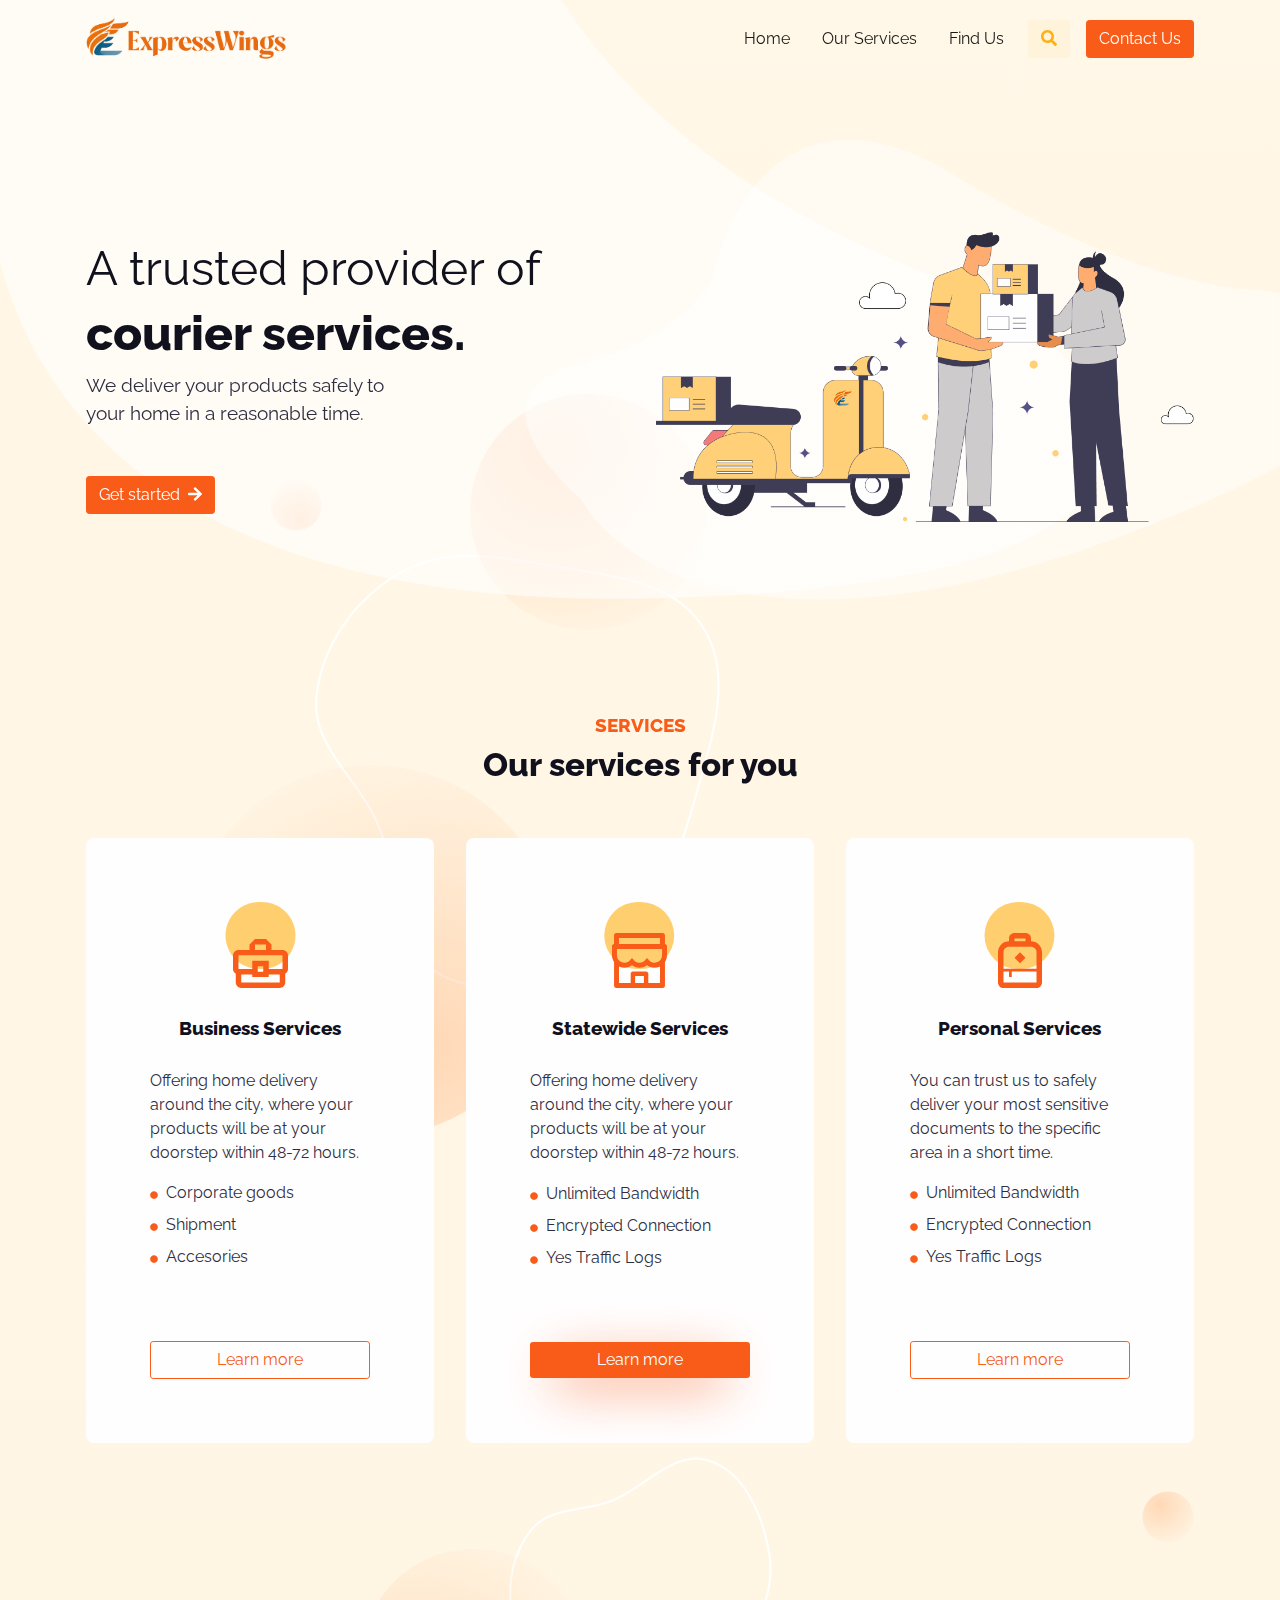
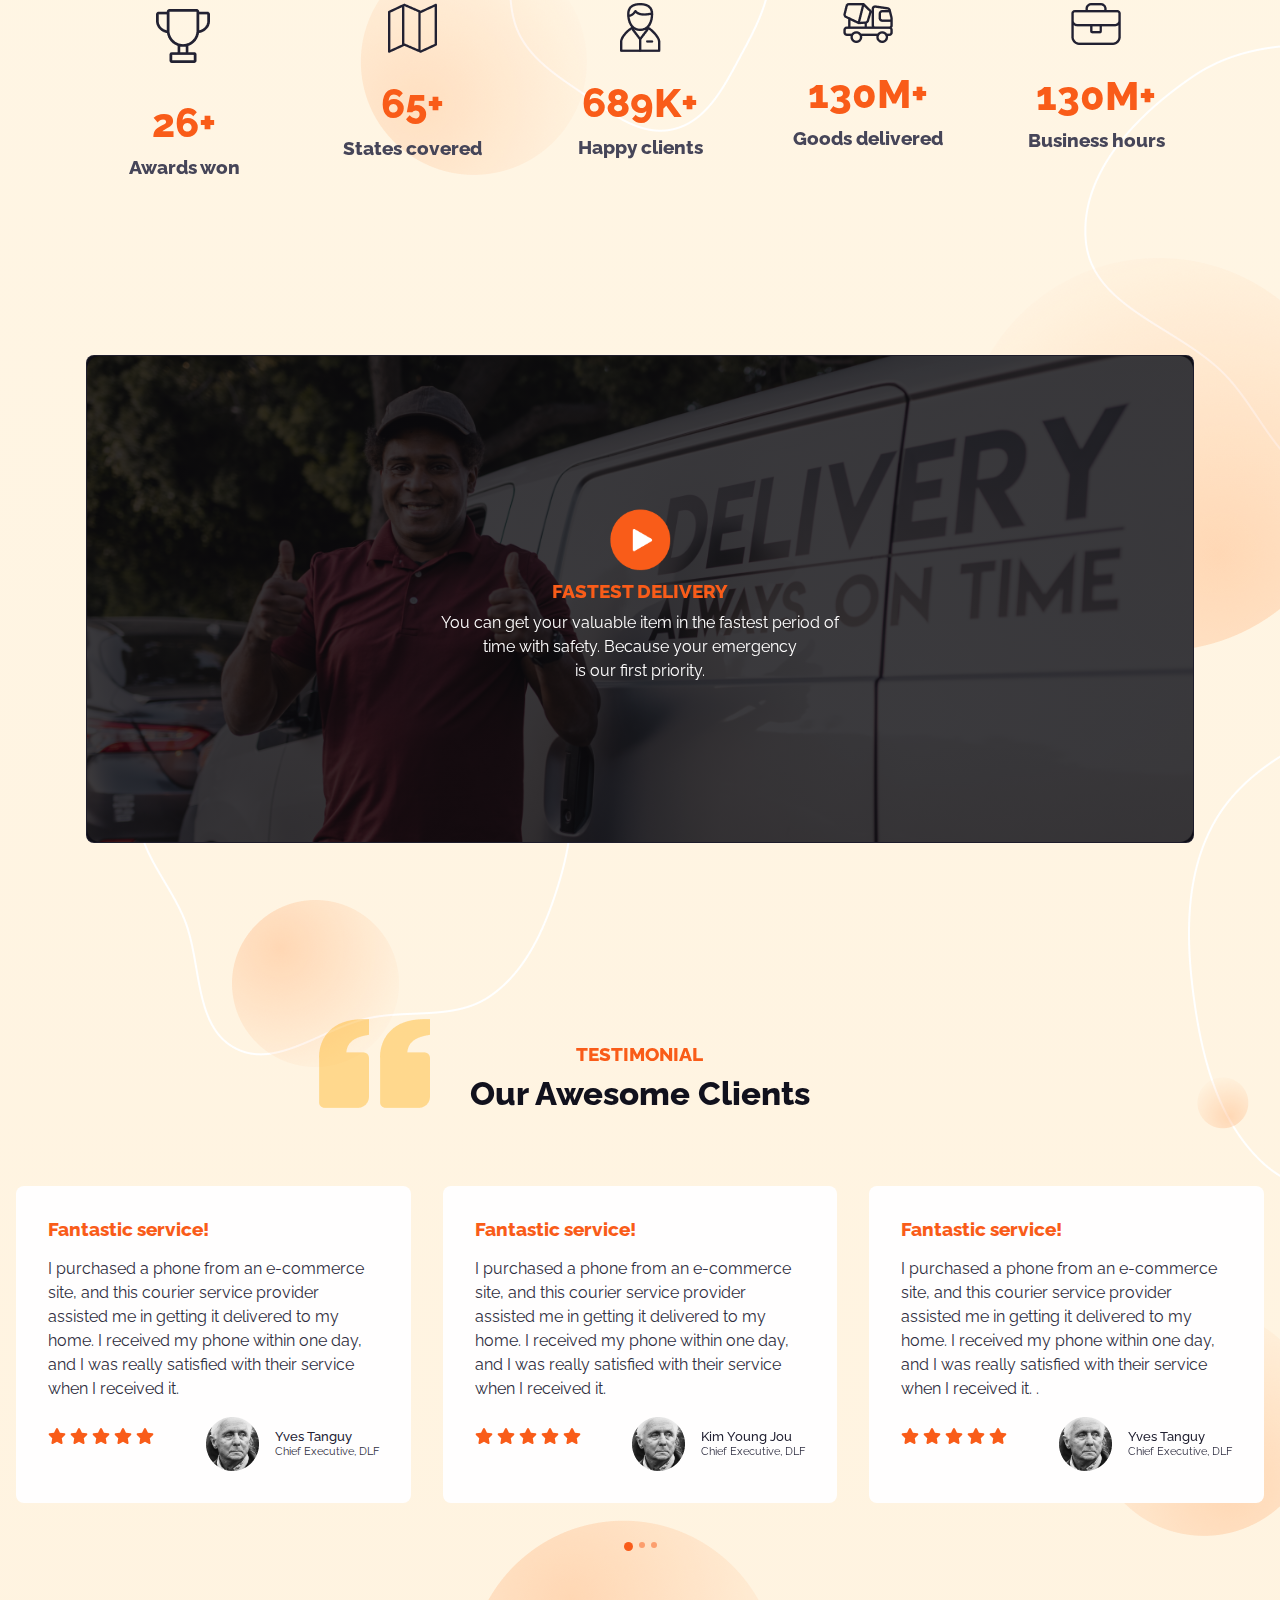
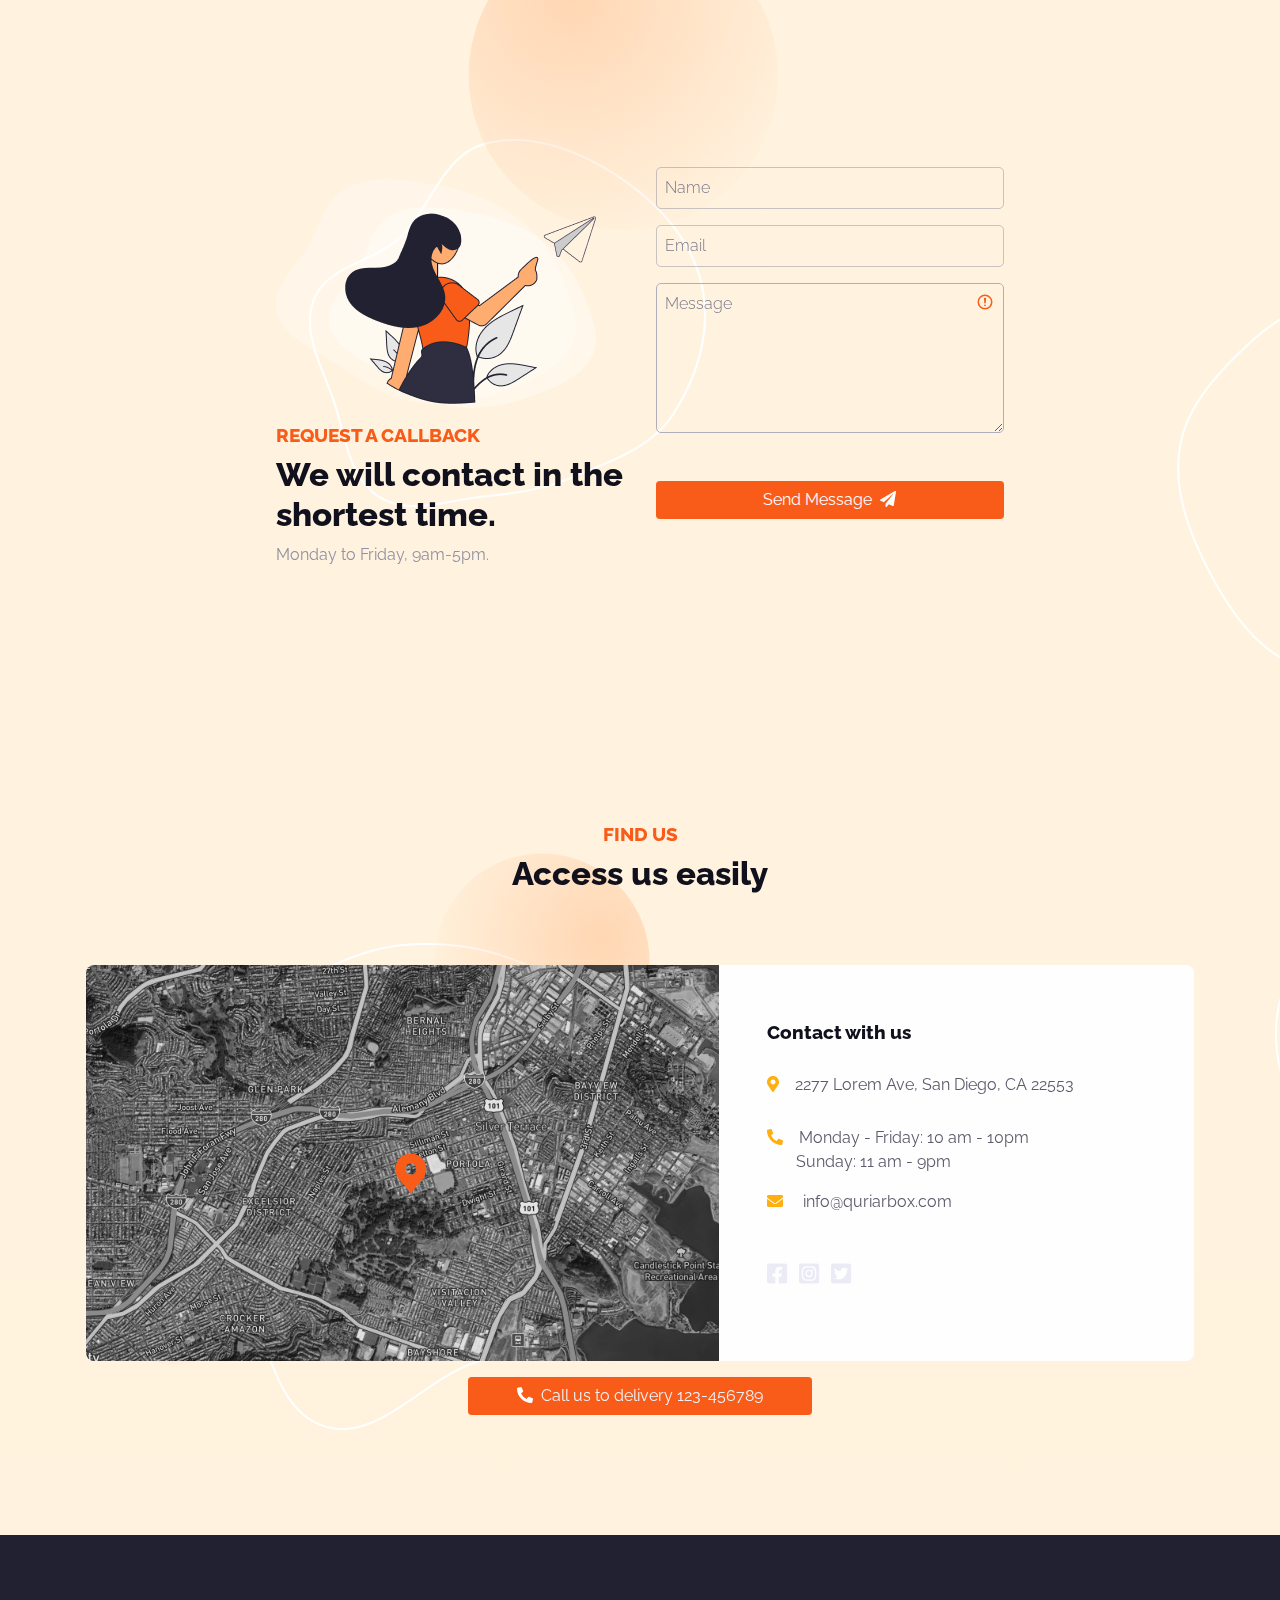
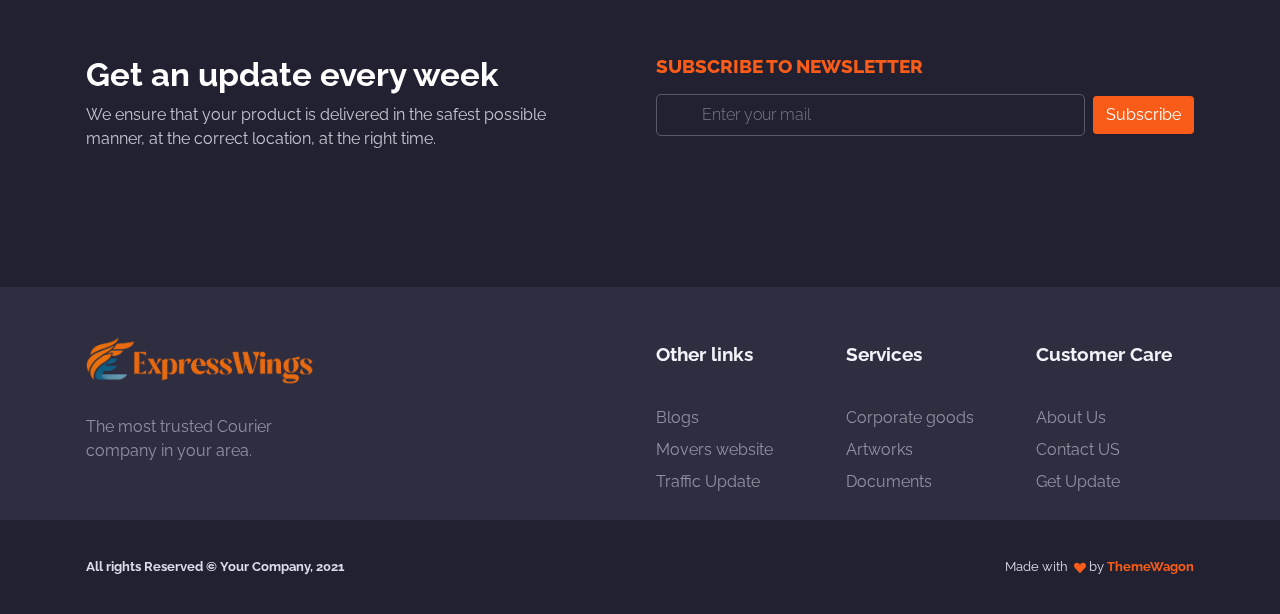
==== public/index.html @ 0463d2ec "Uploading to github" ====
<!DOCTYPE html>
<html lang="en-US" dir="ltr">

  <head>
    <meta charset="utf-8">
    <meta http-equiv="X-UA-Compatible" content="IE=edge">
    <meta name="viewport" content="width=device-width, initial-scale=1">


    <!-- ===============================================-->
    <!--    Document Title-->
    <!-- ===============================================-->
    <title>courier | Landing, Responsive &amp; Business Templatee</title>


    <!-- ===============================================-->
    <!--    Favicons-->
    <!-- ===============================================-->
    <link rel="apple-touch-icon" sizes="180x180" href="assets/img/favicons/apple-touch-icon.png">
    <link rel="icon" type="image/png" sizes="32x32" href="assets/img/favicons/favicon-32x32.png">
    <link rel="icon" type="image/png" sizes="16x16" href="assets/img/favicons/favicon-16x16.png">
    <link rel="shortcut icon" type="image/x-icon" href="assets/img/favicons/favicon.ico">
    <link rel="manifest" href="assets/img/favicons/manifest.json">
    <meta name="msapplication-TileImage" content="assets/img/favicons/mstile-150x150.png">
    <meta name="theme-color" content="#ffffff">


    <!-- ===============================================-->
    <!--    Stylesheets-->
    <!-- ===============================================-->
    <link href="assets/css/theme.css" rel="stylesheet" />

  </head>


  <body>

    <!-- ===============================================-->
    <!--    Main Content-->
    <!-- ===============================================-->
    <main class="main" id="top">
      <nav class="navbar navbar-expand-lg navbar-light fixed-top py-3 d-block" data-navbar-on-scroll="data-navbar-on-scroll">
        <div class="container"><a class="navbar-brand" href="index.html"><img src="assets/img/gallery/logo.png" height="45" alt="logo" /></a>
          <button class="navbar-toggler" type="button" data-bs-toggle="collapse" data-bs-target="#navbarSupportedContent" aria-controls="navbarSupportedContent" aria-expanded="false" aria-label="Toggle navigation"><span class="navbar-toggler-icon"> </span></button>
          <div class="collapse navbar-collapse border-top border-lg-0 mt-4 mt-lg-0" id="navbarSupportedContent">
            <ul class="navbar-nav ms-auto pt-2 pt-lg-0 font-base">
              <li class="nav-item px-2"><a class="nav-link" aria-current="page" href="index.html">Home</a></li>
              <li class="nav-item px-2"><a class="nav-link" href="#services">Our Services</a></li>
              <li class="nav-item px-2"><a class="nav-link" href="#findUs">Find Us</a></li>
            </ul>
            <div class="dropdown d-none d-lg-block">
              <button class="btn bg-soft-warning ms-2" id="dropdownMenuButton1" type="submit" data-bs-toggle="dropdown" aria-expanded="false"><i class="fas fa-search text-warning"></i></button>
              <div class="dropdown-menu dropdown-menu-lg-end p-0 rounded" aria-labelledby="dropdownMenuButton1" style="top:55px">
                <form>
                  <input class="form-control border-200" type="search" placeholder="Search" aria-label="Search" style="background:#FDF1DF;" />
                </form>
              </div>
            </div><a class="btn btn-primary order-1 order-lg-0 ms-lg-3" href="#!">Contact Us</a>
            <form class="d-flex my-3 d-block d-lg-none">
              <input class="form-control me-2 border-200 bg-light" type="search" placeholder="Search" aria-label="Search" />
              <button class="btn btn-outline-primary" type="submit">Search</button>
            </form>
          </div>
        </div>
      </nav>
      <section class="py-xxl-10 pb-0" id="home">
        <div class="bg-holder bg-size" style="background-image:url(assets/img/gallery/hero-header-bg.png);background-position:top center;background-size:cover;">
        </div>
        <!--/.bg-holder-->

        <div class="container">
          <div class="row align-items-center">
            <div class="col-md-5 col-xl-6 col-xxl-7 order-0 order-md-1 text-end"><img class="pt-7 pt-md-0 w-100" src="assets/img/illustrations/hero.png" alt="hero-header" /></div>
            <div class="col-md-75 col-xl-6 col-xxl-5 text-md-start text-center py-8">
              <h1 class="fw-normal fs-6 fs-xxl-7">A trusted provider of </h1>
              <h1 class="fw-bolder fs-6 fs-xxl-7 mb-2">courier services.</h1>
              <p class="fs-1 mb-5">We deliver your products safely to <br />your home in a reasonable time. </p><a class="btn btn-primary me-2" href="#!" role="button">Get started<i class="fas fa-arrow-right ms-2"></i></a>
            </div>
          </div>
        </div>
      </section>


      <!-- ============================================-->
      <!-- <section> begin ============================-->
      <section class="py-7" id="services" container-xl="container-xl">

        <div class="container">
          <div class="row justify-content-center">
            <div class="col-md-8 col-lg-5 text-center mb-3">
              <h5 class="text-danger">SERVICES</h5>
              <h2>Our services for you</h2>
            </div>
          </div>
          <div class="row h-100 justify-content-center">
            <div class="col-md-4 pt-4 px-md-2 px-lg-3">
              <div class="card h-100 px-lg-5 card-span">
                <div class="card-body d-flex flex-column justify-content-around">
                  <div class="text-center pt-5"><img class="img-fluid" src="assets/img/icons/services-1.svg" alt="..." />
                    <h5 class="my-4">Business Services</h5>
                  </div>
                  <p>Offering home delivery around the city, where your products will be at your doorstep within 48-72 hours.</p>
                  <ul class="list-unstyled">
                    <li class="mb-2"><span class="me-2"><i class="fas fa-circle text-primary" style="font-size:.5rem"></i></span>Corporate goods
                    </li>
                    <li class="mb-2"><span class="me-2"><i class="fas fa-circle text-primary" style="font-size:.5rem"></i></span>Shipment
                    </li>
                    <li class="mb-2"><span class="me-2"><i class="fas fa-circle text-primary" style="font-size:.5rem"></i></span>Accesories
                    </li>
                  </ul>
                  <div class="text-center my-5">
                    <div class="d-grid">
                      <button class="btn btn-outline-danger" type="submit">Learn more </button>
                    </div>
                  </div>
                </div>
              </div>
            </div>
            <div class="col-md-4 pt-4 px-md-2 px-lg-3">
              <div class="card h-100 px-lg-5 card-span">
                <div class="card-body d-flex flex-column justify-content-around">
                  <div class="text-center pt-5"><img class="img-fluid" src="assets/img/icons/services-2.svg" alt="..." />
                    <h5 class="my-4">Statewide Services</h5>
                  </div>
                  <p>Offering home delivery around the city, where your products will be at your doorstep within 48-72 hours.</p>
                  <ul class="list-unstyled">
                    <li class="mb-2"><span class="me-2"><i class="fas fa-circle text-primary" style="font-size:.5rem"></i></span>Unlimited Bandwidth
                    </li>
                    <li class="mb-2"><span class="me-2"><i class="fas fa-circle text-primary" style="font-size:.5rem"></i></span>Encrypted Connection
                    </li>
                    <li class="mb-2"><span class="me-2"><i class="fas fa-circle text-primary" style="font-size:.5rem"></i></span>Yes Traffic Logs
                    </li>
                  </ul>
                  <div class="text-center my-5">
                    <div class="d-grid">
                      <button class="btn btn-danger hover-top btn-glow border-0" type="submit">Learn more</button>
                    </div>
                  </div>
                </div>
              </div>
            </div>
            <div class="col-md-4 pt-4 px-md-2 px-lg-3">
              <div class="card h-100 px-lg-5 card-span">
                <div class="card-body d-flex flex-column justify-content-around">
                  <div class="text-center pt-5"><img class="img-fluid" src="assets/img/icons/services-3.svg" alt="..." />
                    <h5 class="my-4">Personal Services</h5>
                  </div>
                  <p>You can trust us to safely deliver your most sensitive documents to the specific area in a short time.</p>
                  <ul class="list-unstyled">
                    <li class="mb-2"><span class="me-2"><i class="fas fa-circle text-primary" style="font-size:.5rem"></i></span>Unlimited Bandwidth
                    </li>
                    <li class="mb-2"><span class="me-2"><i class="fas fa-circle text-primary" style="font-size:.5rem"></i></span>Encrypted Connection
                    </li>
                    <li class="mb-2"><span class="me-2"><i class="fas fa-circle text-primary" style="font-size:.5rem"></i></span>Yes Traffic Logs
                    </li>
                  </ul>
                  <div class="text-center my-5">
                    <div class="d-grid">
                      <button class="btn btn-outline-danger" type="submit">Learn more </button>
                    </div>
                  </div>
                </div>
              </div>
            </div>
          </div>
        </div>
        <!-- end of .container-->

      </section>
      <!-- <section> close ============================-->
      <!-- ============================================-->




      <!-- ============================================-->
      <!-- <section> begin ============================-->
      <section class="pt-7 pb-0">

        <div class="container">
          <div class="row">
            <div class="col-6 col-lg mb-5">
              <div class="text-center"><img src="assets/img/icons/awards.png" alt="..." />
                <h1 class="text-primary mt-4">26+</h1>
                <h5 class="text-800">Awards won</h5>
              </div>
            </div>
            <div class="col-6 col-lg mb-5">
              <div class="text-center"><img src="assets/img/icons/states.png" alt="..." />
                <h1 class="text-primary mt-4">65+</h1>
                <h5 class="text-800">States covered</h5>
              </div>
            </div>
            <div class="col-6 col-lg mb-5">
              <div class="text-center"><img src="assets/img/icons/clients.png" alt="..." />
                <h1 class="text-primary mt-4">689K+</h1>
                <h5 class="text-800">Happy clients</h5>
              </div>
            </div>
            <div class="col-6 col-lg mb-5">
              <div class="text-center"><img src="assets/img/icons/goods.png" alt="..." />
                <h1 class="text-primary mt-4">130M+</h1>
                <h5 class="text-800">Goods delivered</h5>
              </div>
            </div>
            <div class="col-6 col-lg mb-5">
              <div class="text-center"><img src="assets/img/icons/business.png" alt="..." />
                <h1 class="text-primary mt-4">130M+</h1>
                <h5 class="text-800">Business hours</h5>
              </div>
            </div>
          </div>
        </div>
        <!-- end of .container-->

      </section>
      <!-- <section> close ============================-->
      <!-- ============================================-->




      <!-- ============================================-->
      <!-- <section> begin ============================-->
      <section>

        <div class="container">
          <div class="row">
            <div class="col-12">
              <div class="card bg-dark text-white py-4 py-sm-0"><img class="w-100" src="assets/img/gallery/video.png" alt="video" />
                <div class="card-img-overlay bg-dark-gradient d-flex flex-column flex-center"><img src="assets/img/icons/play.png" width="80" alt="play" />
                  <h5 class="text-primary">FASTEST DELIVERY</h5>
                  <p class="text-center">You can get your valuable item in the fastest period of<br class="d-none d-sm-block" />time with safety. Because your emergency<br class="d-none d-sm-block" />is our first priority.</p><a class="stretched-link" href="#" data-bs-toggle="modal" data-bs-target="#exampleModal"></a>
                  <div class="modal fade" id="exampleModal" tabindex="-1" aria-labelledby="exampleModalLabel" aria-hidden="true">
                    <div class="modal-dialog modal-lg modal-dialog-centered">
                      <div class="modal-content overflow-hidden">
                        <div class="modal-header p-0">
                          <div class="ratio ratio-16x9" id="exampleModalLabel">
                            <iframe src="https://www.youtube.com/embed/TlcP2aTOp-Q" title="YouTube video" allowfullscreen="allowfullscreen"></iframe>
                          </div>
                        </div>
                        <div class="modal-footer">
                          <button class="btn btn-primary" type="button" data-bs-dismiss="modal">Close</button>
                        </div>
                      </div>
                    </div>
                  </div>
                </div>
              </div>
            </div>
          </div>
        </div>
        <!-- end of .container-->

      </section>
      <!-- <section> close ============================-->
      <!-- ============================================-->




      <!-- ============================================-->
      <!-- <section> begin ============================-->
      <section class="py-7">

        <div class="container-fluid">
          <div class="row flex-center">
            <div class="bg-holder bg-size" style="background-image:url(assets/img/gallery/quote.png);background-position:top;background-size:auto;margin-left:-270px;margin-top:-45px;">
            </div>
            <!--/.bg-holder-->

            <div class="col-md-8 col-lg-5 text-center">
              <h5 class="text-danger">TESTIMONIAL</h5>
              <h2>Our Awesome Clients</h2>
            </div>
          </div>
          <div class="carousel slide pt-6" id="carouselExampleDark" data-bs-ride="carousel">
            <div class="carousel-inner">
              <div class="carousel-item active" data-bs-interval="10000">
                <div class="row h-100">
                  <div class="col-md-4 mb-3 mb-md-0">
                    <div class="card h-100 card-span p-3">
                      <div class="card-body">
                        <h5 class="mb-0 text-primary">Fantastic service!</h5>
                        <p class="card-text pt-3">I purchased a phone from an e-commerce site, and this courier service provider assisted me in getting it delivered to my home. I received my phone within one day, and I was really satisfied with their service when I received it. </p>
                        <div class="d-xl-flex justify-content-between align-items-center">
                          <div class="d-flex align-items-center mb-3"><i class="fas fa-star text-primary me-1"></i><i class="fas fa-star text-primary me-1"></i><i class="fas fa-star text-primary me-1"></i><i class="fas fa-star text-primary me-1"></i><i class="fas fa-star text-primary me-1"></i></div>
                          <div class="d-flex align-items-center"><img class="img-fluid" src="assets/img/icons/avatar.png" alt="" />
                            <div class="flex-1 ms-3">
                              <h6 class="mb-0 fs--1 text-1000 fw-medium">Yves Tanguy</h6>
                              <p class="fs--2 fw-normal mb-0">Chief Executive, DLF</p>
                            </div>
                          </div>
                        </div>
                      </div>
                    </div>
                  </div>
                  <div class="col-md-4 mb-3 mb-md-0">
                    <div class="card h-100 card-span p-3">
                      <div class="card-body">
                        <h5 class="mb-0 text-primary">Fantastic service!</h5>
                        <p class="card-text pt-3">I purchased a phone from an e-commerce site, and this courier service provider assisted me in getting it delivered to my home. I received my phone within one day, and I was really satisfied with their service when I received it.</p>
                        <div class="d-xl-flex justify-content-between align-items-center">
                          <div class="d-flex align-items-center mb-3"><i class="fas fa-star text-primary me-1"></i><i class="fas fa-star text-primary me-1"></i><i class="fas fa-star text-primary me-1"></i><i class="fas fa-star text-primary me-1"></i><i class="fas fa-star text-primary me-1"></i></div>
                          <div class="d-flex align-items-center"><img class="img-fluid" src="assets/img/icons/avatar.png" alt="" />
                            <div class="flex-1 ms-3">
                              <h6 class="mb-0 fs--1 text-1000 fw-medium">Kim Young Jou</h6>
                              <p class="fs--2 fw-normal mb-0">Chief Executive, DLF</p>
                            </div>
                          </div>
                        </div>
                      </div>
                    </div>
                  </div>
                  <div class="col-md-4 mb-3 mb-md-0">
                    <div class="card h-100 card-span p-3">
                      <div class="card-body">
                        <h5 class="mb-0 text-primary">Fantastic service!</h5>
                        <p class="card-text pt-3">I purchased a phone from an e-commerce site, and this courier service provider assisted me in getting it delivered to my home. I received my phone within one day, and I was really satisfied with their service when I received it. .</p>
                        <div class="d-xl-flex justify-content-between align-items-center">
                          <div class="d-flex align-items-center mb-3"><i class="fas fa-star text-primary me-1"></i><i class="fas fa-star text-primary me-1"></i><i class="fas fa-star text-primary me-1"></i><i class="fas fa-star text-primary me-1"></i><i class="fas fa-star text-primary me-1"></i></div>
                          <div class="d-flex align-items-center"><img class="img-fluid" src="assets/img/icons/avatar.png" alt="" />
                            <div class="flex-1 ms-3">
                              <h6 class="mb-0 fs--1 text-1000 fw-medium">Yves Tanguy</h6>
                              <p class="fs--2 fw-normal mb-0">Chief Executive, DLF</p>
                            </div>
                          </div>
                        </div>
                      </div>
                    </div>
                  </div>
                </div>
              </div>
              <div class="carousel-item" data-bs-interval="2000">
                <div class="row h-100">
                  <div class="col-md-4 mb-3 mb-md-0">
                    <div class="card h-100 card-span p-3">
                      <div class="card-body">
                        <h5 class="mb-0 text-primary">Fantastic service!</h5>
                        <p class="card-text pt-3">I purchased a phone from an e-commerce site, and this courier service provider assisted me in getting it delivered to my home. I received my phone within one day, and I was really satisfied with their service when I received it. </p>
                        <div class="d-xl-flex justify-content-between align-items-center">
                          <div class="d-flex align-items-center mb-3"><i class="fas fa-star text-primary me-1"></i><i class="fas fa-star text-primary me-1"></i><i class="fas fa-star text-primary me-1"></i><i class="fas fa-star text-primary me-1"></i><i class="fas fa-star text-primary me-1"></i></div>
                          <div class="d-flex align-items-center"><img class="img-fluid" src="assets/img/icons/avatar.png" alt="" />
                            <div class="flex-1 ms-3">
                              <h6 class="mb-0 fs--1 text-1000 fw-medium">Yves Tanguy</h6>
                              <p class="fs--2 fw-normal mb-0">Chief Executive, DLF</p>
                            </div>
                          </div>
                        </div>
                      </div>
                    </div>
                  </div>
                  <div class="col-md-4 mb-3 mb-md-0">
                    <div class="card h-100 card-span p-3">
                      <div class="card-body">
                        <h5 class="mb-0 text-primary">Fantastic service!</h5>
                        <p class="card-text pt-3">I purchased a phone from an e-commerce site, and this courier service provider assisted me in getting it delivered to my home. I received my phone within one day, and I was really satisfied with their service when I received it. </p>
                        <div class="d-xl-flex justify-content-between align-items-center">
                          <div class="d-flex align-items-center mb-3"><i class="fas fa-star text-primary me-1"></i><i class="fas fa-star text-primary me-1"></i><i class="fas fa-star text-primary me-1"></i><i class="fas fa-star text-primary me-1"></i><i class="fas fa-star text-primary me-1"></i></div>
                          <div class="d-flex align-items-center"><img class="img-fluid" src="assets/img/icons/avatar.png" alt="" />
                            <div class="flex-1 ms-3">
                              <h6 class="mb-0 fs--1 text-1000 fw-medium">Kim Young Jou</h6>
                              <p class="fs--2 fw-normal mb-0">Chief Executive, DLF</p>
                            </div>
                          </div>
                        </div>
                      </div>
                    </div>
                  </div>
                  <div class="col-md-4 mb-3 mb-md-0">
                    <div class="card h-100 card-span p-3">
                      <div class="card-body">
                        <h5 class="mb-0 text-primary">Fantastic service!</h5>
                        <p class="card-text pt-3">I purchased a phone from an e-commerce site, and this courier service provider assisted me in getting it delivered to my home. I received my phone within one day, and I was really satisfied with their service when I received it. .</p>
                        <div class="d-xl-flex justify-content-between align-items-center">
                          <div class="d-flex align-items-center mb-3"><i class="fas fa-star text-primary me-1"></i><i class="fas fa-star text-primary me-1"></i><i class="fas fa-star text-primary me-1"></i><i class="fas fa-star text-primary me-1"></i><i class="fas fa-star text-primary me-1"></i></div>
                          <div class="d-flex align-items-center"><img class="img-fluid" src="assets/img/icons/avatar.png" alt="" />
                            <div class="flex-1 ms-3">
                              <h6 class="mb-0 fs--1 text-1000 fw-medium">Yves Tanguy</h6>
                              <p class="fs--2 fw-normal mb-0">Chief Executive, DLF</p>
                            </div>
                          </div>
                        </div>
                      </div>
                    </div>
                  </div>
                </div>
              </div>
              <div class="carousel-item">
                <div class="row h-100">
                  <div class="col-md-4 mb-3 mb-md-0">
                    <div class="card h-100 card-span p-3">
                      <div class="card-body">
                        <h5 class="mb-0 text-primary">Fantastic service!</h5>
                        <p class="card-text pt-3">I purchased a phone from an e-commerce site, and this courier service provider assisted me in getting it delivered to my home. I received my phone within one day, and I was really satisfied with their service when I received it. </p>
                        <div class="d-xl-flex justify-content-between align-items-center">
                          <div class="d-flex align-items-center mb-3"><i class="fas fa-star text-primary me-1"></i><i class="fas fa-star text-primary me-1"></i><i class="fas fa-star text-primary me-1"></i><i class="fas fa-star text-primary me-1"></i><i class="fas fa-star text-primary me-1"></i></div>
                          <div class="d-flex align-items-center"><img class="img-fluid" src="assets/img/icons/avatar.png" alt="" />
                            <div class="flex-1 ms-3">
                              <h6 class="mb-0 fs--1 text-1000 fw-medium">Yves Tanguy</h6>
                              <p class="fs--2 fw-normal mb-0">Chief Executive, DLF</p>
                            </div>
                          </div>
                        </div>
                      </div>
                    </div>
                  </div>
                  <div class="col-md-4 mb-3 mb-md-0">
                    <div class="card h-100 card-span p-3">
                      <div class="card-body">
                        <h5 class="mb-0 text-primary">Fantastic service!</h5>
                        <p class="card-text pt-3">“I purchased a phone from an e-commerce site, and this courier service provider assisted me in getting it delivered to my home. I received my phone within one day, and I was really satisfied with their service when I received it. </p>
                        <div class="d-xl-flex justify-content-between align-items-center">
                          <div class="d-flex align-items-center mb-3"><i class="fas fa-star text-primary me-1"></i><i class="fas fa-star text-primary me-1"></i><i class="fas fa-star text-primary me-1"></i><i class="fas fa-star text-primary me-1"></i><i class="fas fa-star text-primary me-1"></i></div>
                          <div class="d-flex align-items-center"><img class="img-fluid" src="assets/img/icons/avatar.png" alt="" />
                            <div class="flex-1 ms-3">
                              <h6 class="mb-0 fs--1 text-1000 fw-medium">Kim Young Jou</h6>
                              <p class="fs--2 fw-normal mb-0">Chief Executive, DLF</p>
                            </div>
                          </div>
                        </div>
                      </div>
                    </div>
                  </div>
                  <div class="col-md-4 mb-3 mb-md-0">
                    <div class="card h-100 card-span p-3">
                      <div class="card-body">
                        <h5 class="mb-0 text-primary">Fantastic service!</h5>
                        <p class="card-text pt-3">I purchased a phone from an e-commerce site, and this courier service provider assisted me in getting it delivered to my home. I received my phone within one day, and I was really satisfied with their service when I received it. .</p>
                        <div class="d-xl-flex justify-content-between align-items-center">
                          <div class="d-flex align-items-center mb-3"><i class="fas fa-star text-primary me-1"></i><i class="fas fa-star text-primary me-1"></i><i class="fas fa-star text-primary me-1"></i><i class="fas fa-star text-primary me-1"></i><i class="fas fa-star text-primary me-1"></i></div>
                          <div class="d-flex align-items-center"><img class="img-fluid" src="assets/img/icons/avatar.png" alt="" />
                            <div class="flex-1 ms-3">
                              <h6 class="mb-0 fs--1 text-1000 fw-medium">Yves Tanguy</h6>
                              <p class="fs--2 fw-normal mb-0">Chief Executive, DLF</p>
                            </div>
                          </div>
                        </div>
                      </div>
                    </div>
                  </div>
                </div>
              </div>
            </div>
            <div class="row px-3 px-md-0 mt-6">
              <div class="col-12 position-relative">
                <ol class="carousel-indicators">
                  <li class="active" data-bs-target="#carouselExampleDark" data-bs-slide-to="0"></li>
                  <li data-bs-target="#carouselExampleDark" data-bs-slide-to="1"></li>
                  <li data-bs-target="#carouselExampleDark" data-bs-slide-to="2"></li>
                </ol>
              </div>
            </div>
          </div>
        </div>
        <!-- end of .container-->

      </section>
      <!-- <section> close ============================-->
      <!-- ============================================-->




      <!-- ============================================-->
      <!-- <section> begin ============================-->
      <section>

        <div class="container">
          <div class="row justify-content-center">
            <div class="col-md-6 col-lg-5 col-xl-4"><img src="assets/img/illustrations/callback.png" alt="..." />
              <h5 class="text-danger">REQUEST A CALLBACK</h5>
              <h2>We will contact in the shortest time.</h2>
              <p class="text-muted">Monday to Friday, 9am-5pm.</p>
            </div>
            <div class="col-md-6 col-lg-5 col-xl-4">
              <form class="row">
                <div class="mb-3">
                  <label class="form-label visually-hidden" for="inputName">Name</label>
                  <input class="form-control form-quriar-control" id="inputName" type="text" placeholder="Name" />
                </div>
                <div class="mb-3">
                  <label class="form-label visually-hidden" for="inputEmail">Another label</label>
                  <input class="form-control form-quriar-control" id="inputEmail" type="email" placeholder="Email" />
                </div>
                <div class="mb-5">
                  <label class="form-label visually-hidden" for="validationTextarea">Message</label>
                  <textarea class="form-control form-quriar-control is-invalid border-400" id="validationTextarea" placeholder="Message" style="height: 150px" required="required"></textarea>
                </div>
                <div class="d-grid">
                  <button class="btn btn-primary" type="submit">Send Message<i class="fas fa-paper-plane ms-2"></i></button>
                </div>
              </form>
            </div>
          </div>
        </div>
        <!-- end of .container-->

      </section>
      <!-- <section> close ============================-->
      <!-- ============================================-->




      <!-- ============================================-->
      <!-- <section> begin ============================-->
      <section id="findUs">

        <div class="container">
          <div class="row justify-content-center">
            <div class="col-md-8 col-lg-5 mb-6 text-center">
              <h5 class="text-danger">FIND US</h5>
              <h2>Access us easily</h2>
            </div>
            <div class="col-12">
              <div class="card card-span rounded-2 mb-3">
                <div class="row">
                  <div class="col-md-6 col-lg-7 d-flex"><img class="w-100 fit-cover rounded-md-start rounded-top rounded-md-top-0" src="assets/img/gallery/map.svg" alt="map" /></div>
                  <div class="col-md-6 col-lg-5 d-flex flex-center">
                    <div class="card-body">
                      <h5>Contact with us</h5>
                      <p class="text-700 my-4"> <i class="fas fa-map-marker-alt text-warning me-3"></i><span>2277 Lorem Ave, San Diego, CA 22553</span></p>
                      <p><i class="fas fa-phone-alt text-warning me-3"></i><span class="text-700">Monday - Friday: 10 am - 10pm<br/><span class="ps-4">Sunday: 11 am - 9pm  </span></span></p>
                      <p><i class="fas fa-envelope text-warning me-3"> </i><a class="text-700" href="mailto:vctung@outlook.com"> info@quriarbox.com</a></p>
                      <ul class="list-unstyled list-inline mt-5">
                        <li class="list-inline-item"><a class="text-decoration-none" href="#!"><i class="fab fa-facebook-square fs-2"></i></a></li>
                        <li class="list-inline-item"><a class="text-decoration-none" href="#!"><i class="fab fa-instagram-square fs-2"></i></a></li>
                        <li class="list-inline-item"><a class="text-decoration-none" href="#!"><i class="fab fa-twitter-square fs-2"></i></a></li>
                      </ul>
                    </div>
                  </div>
                </div>
              </div>
              <div class="text-center">
                <button class="btn btn-primary px-5" type="submit"><i class="fas fa-phone-alt me-2"></i><a class="text-light" href="tel:123-456789">Call us to delivery 123-456789</a></button>
              </div>
            </div>
          </div>
        </div>
        <!-- end of .container-->

      </section>
      <!-- <section> close ============================-->
      <!-- ============================================-->




      <!-- ============================================-->
      <!-- <section> begin ============================-->
      <section class="bg-1000">

        <div class="container">
          <div class="row">
            <div class="col-lg-6">
              <h2 class="fw-bold text-white">Get an update every week</h2>
              <p class="text-300">We ensure that your product is delivered in the safest possible<br />manner, at the correct location, at the right time.</p>
            </div>
            <div class="col-lg-6">
              <h5 class="text-primary mb-3">SUBSCRIBE TO NEWSLETTER </h5>
              <form class="row gx-2 gy-2 align-items-center">
                <div class="col">
                  <div class="input-group-icon">
                    <label class="visually-hidden" for="inputEmailCta">Address</label>
                    <input class="form-control input-box form-quriar-control text-light" id="inputEmailCta" type="email" placeholder="Enter your mail" />
                  </div>
                </div>
                <div class="d-grid gap-3 col-sm-auto">
                  <button class="btn btn-danger" type="submit">Subscribe</button>
                </div>
              </form>
            </div>
          </div>
        </div>
        <!-- end of .container-->

      </section>
      <!-- <section> close ============================-->
      <!-- ============================================-->




      <!-- ============================================-->
      <!-- <section> begin ============================-->
      <section class="bg-900 pb-0 pt-5">

        <div class="container">
          <div class="row">
            <div class="col-12 col-sm-12 col-lg-6 mb-4 order-0 order-sm-0"><a class="text-decoration-none" href="#"><img src="assets/img/gallery/footer-logo.png" height="51" alt="" /></a>
              <p class="text-500 my-4">The most trusted Courier<br />company in your area.</p>
            </div>
            <div class="col-6 col-sm-4 col-lg-2 mb-3 order-2 order-sm-1">
              <h5 class="lh-lg fw-bold mb-4 text-light font-sans-serif">Other links </h5>
              <ul class="list-unstyled mb-md-4 mb-lg-0">
                <li class="lh-lg"><a class="text-500" href="#!">Blogs</a></li>
                <li class="lh-lg"><a class="text-500" href="#!">Movers website</a></li>
                <li class="lh-lg"><a class="text-500" href="#!">Traffic Update</a></li>
              </ul>
            </div>
            <div class="col-6 col-sm-4 col-lg-2 mb-3 order-3 order-sm-2">
              <h5 class="lh-lg fw-bold text-light mb-4 font-sans-serif">Services</h5>
              <ul class="list-unstyled mb-md-4 mb-lg-0">
                <li class="lh-lg"><a class="text-500" href="#!">Corporate goods</a></li>
                <li class="lh-lg"><a class="text-500" href="#!">Artworks</a></li>
                <li class="lh-lg"><a class="text-500" href="#!">Documents</a></li>
              </ul>
            </div>
            <div class="col-6 col-sm-4 col-lg-2 mb-3 order-3 order-sm-2">
              <h5 class="lh-lg fw-bold text-light mb-4 font-sans-serif"> Customer Care</h5>
              <ul class="list-unstyled mb-md-4 mb-lg-0">
                <li class="lh-lg"><a class="text-500" href="#!">About Us</a></li>
                <li class="lh-lg"><a class="text-500" href="#!">Contact US</a></li>
                <li class="lh-lg"><a class="text-500" href="#!">Get Update</a></li>
              </ul>
            </div>
          </div>
        </div>
        <!-- end of .container-->

      </section>
      <!-- <section> close ============================-->
      <!-- ============================================-->




      <!-- ============================================-->
      <!-- <section> begin ============================-->
      <section class="py-0 bg-1000">

        <div class="container">
          <div class="row justify-content-md-between justify-content-evenly py-4">
            <div class="col-12 col-sm-8 col-md-6 col-lg-auto text-center text-md-start">
              <p class="fs--1 my-2 fw-bold text-200">All rights Reserved &copy; Your Company, 2021</p>
            </div>
            <div class="col-12 col-sm-8 col-md-6">
              <p class="fs--1 my-2 text-center text-md-end text-200"> Made with&nbsp;
                <svg class="bi bi-suit-heart-fill" xmlns="http://www.w3.org/2000/svg" width="12" height="12" fill="#F95C19" viewBox="0 0 16 16">
                  <path d="M4 1c2.21 0 4 1.755 4 3.92C8 2.755 9.79 1 12 1s4 1.755 4 3.92c0 3.263-3.234 4.414-7.608 9.608a.513.513 0 0 1-.784 0C3.234 9.334 0 8.183 0 4.92 0 2.755 1.79 1 4 1z"></path>
                </svg>&nbsp;by&nbsp;<a class="fw-bold text-primary" href="https://themewagon.com/" target="_blank">ThemeWagon </a>
              </p>
            </div>
          </div>
        </div>
        <!-- end of .container-->

      </section>
      <!-- <section> close ============================-->
      <!-- ============================================-->


    </main>
    <!-- ===============================================-->
    <!--    End of Main Content-->
    <!-- ===============================================-->




    <!-- ===============================================-->
    <!--    JavaScripts-->
    <!-- ===============================================-->
    <script src="vendors/@popperjs/popper.min.js"></script>
    <script src="vendors/bootstrap/bootstrap.min.js"></script>
    <script src="vendors/is/is.min.js"></script>
    <script src="https://polyfill.io/v3/polyfill.min.js?features=window.scroll"></script>
    <script src="vendors/fontawesome/all.min.js"></script>
    <script src="assets/js/theme.js"></script>

    <link href="https://fonts.googleapis.com/css2?family=Raleway:wght@200;300;400;500;600;700;800&amp;display=swap" rel="stylesheet">
  </body>

</html>
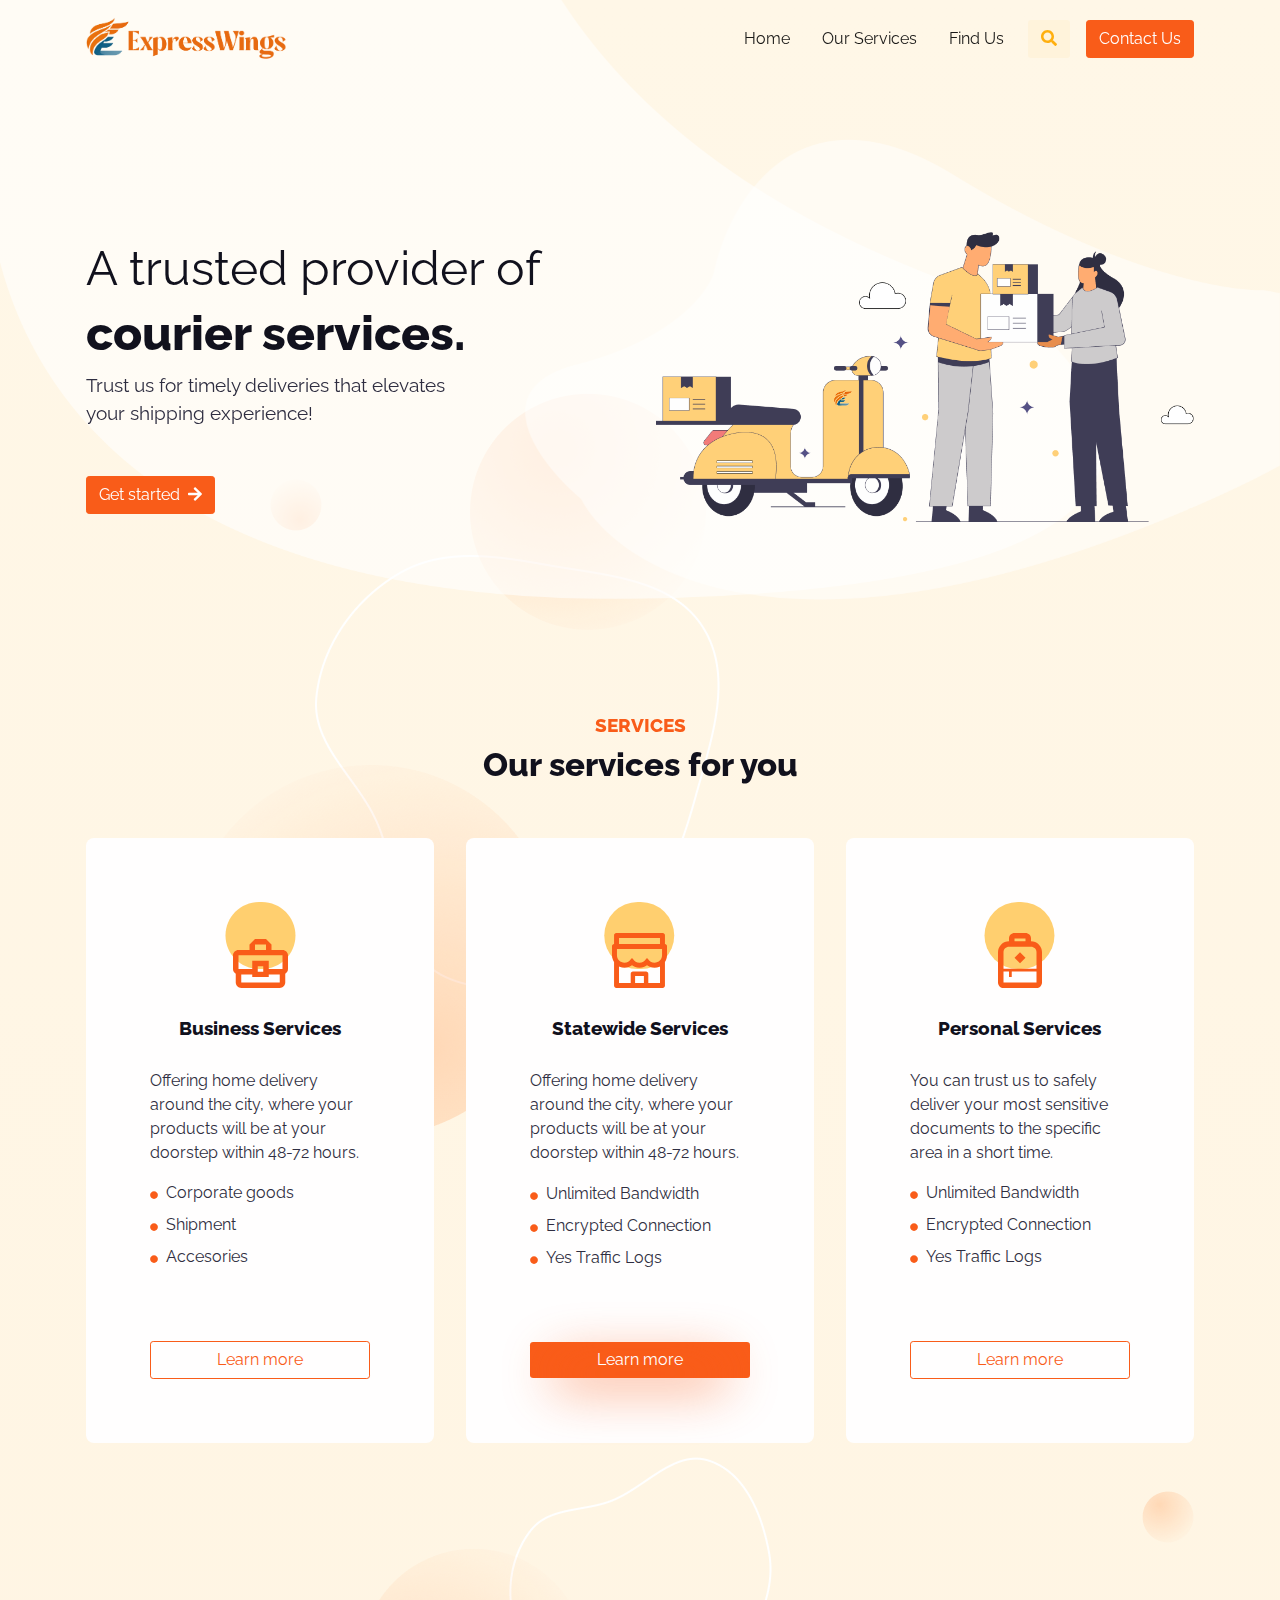
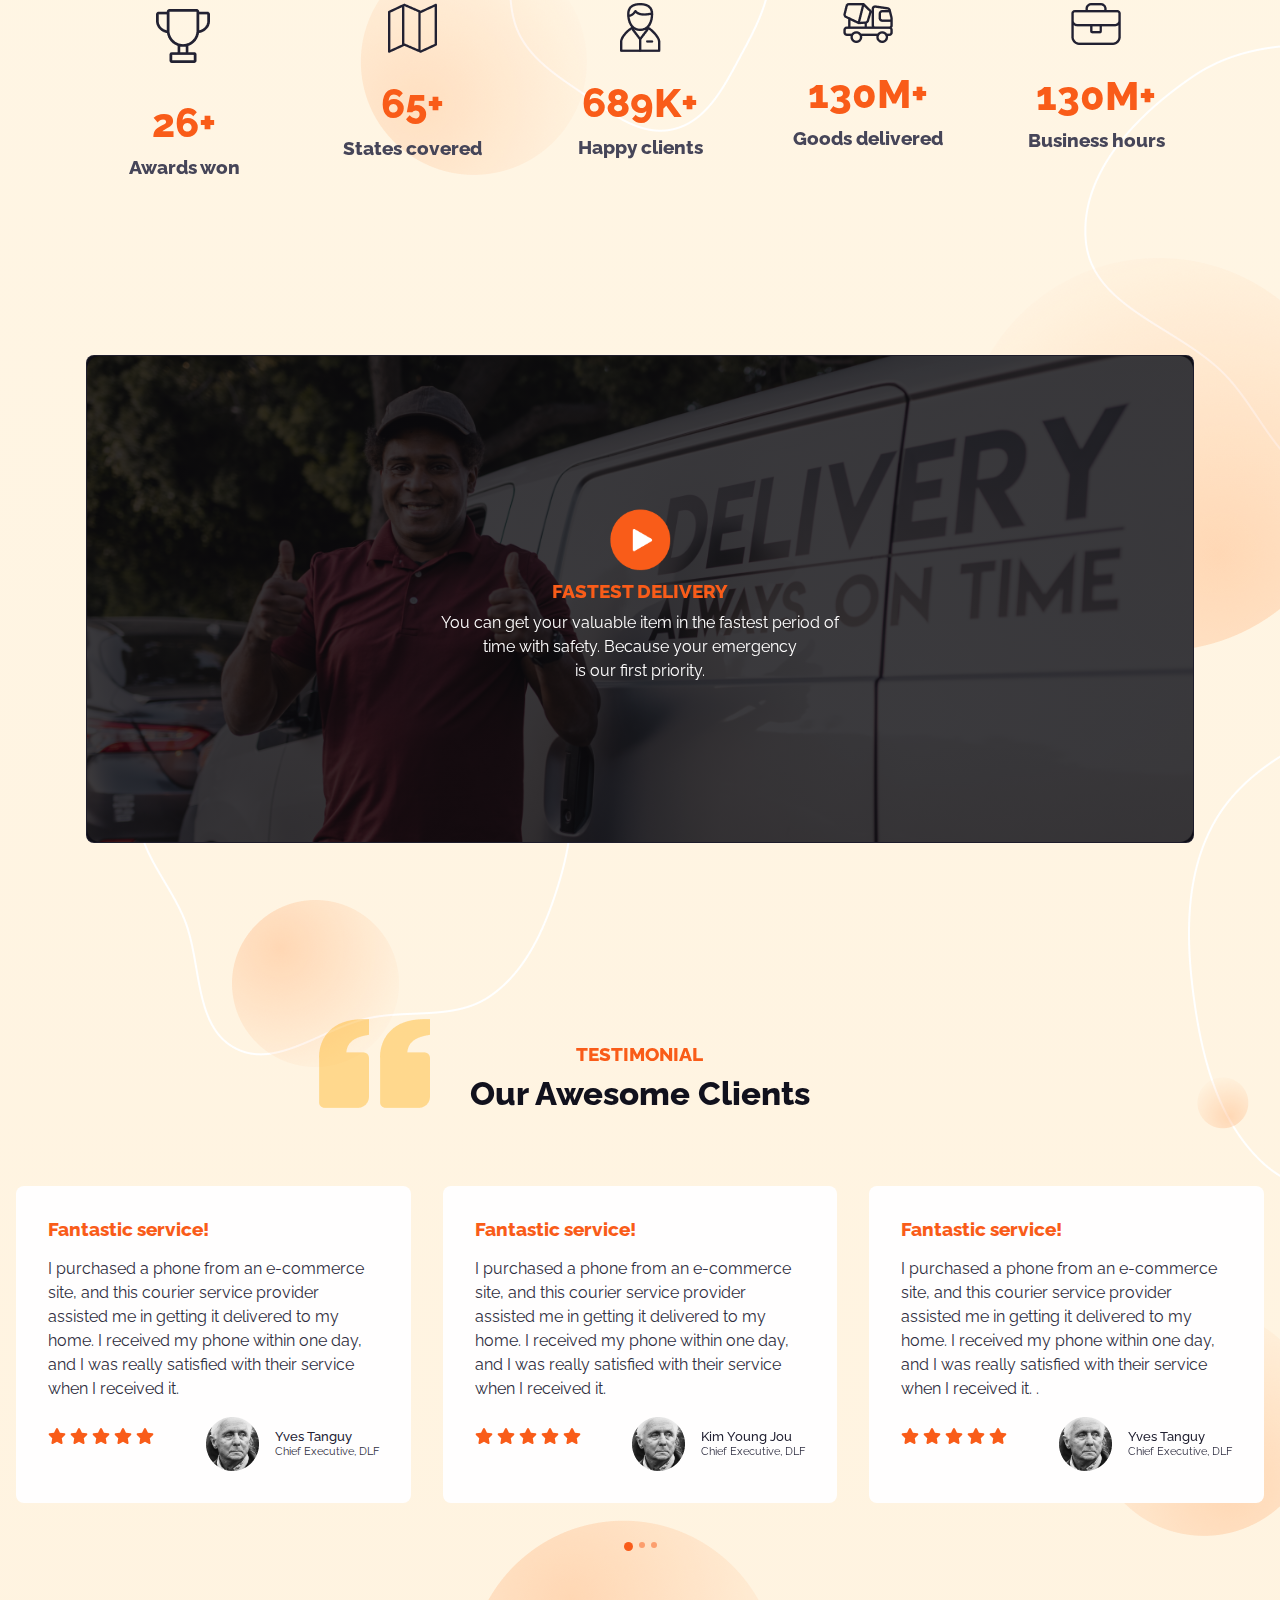
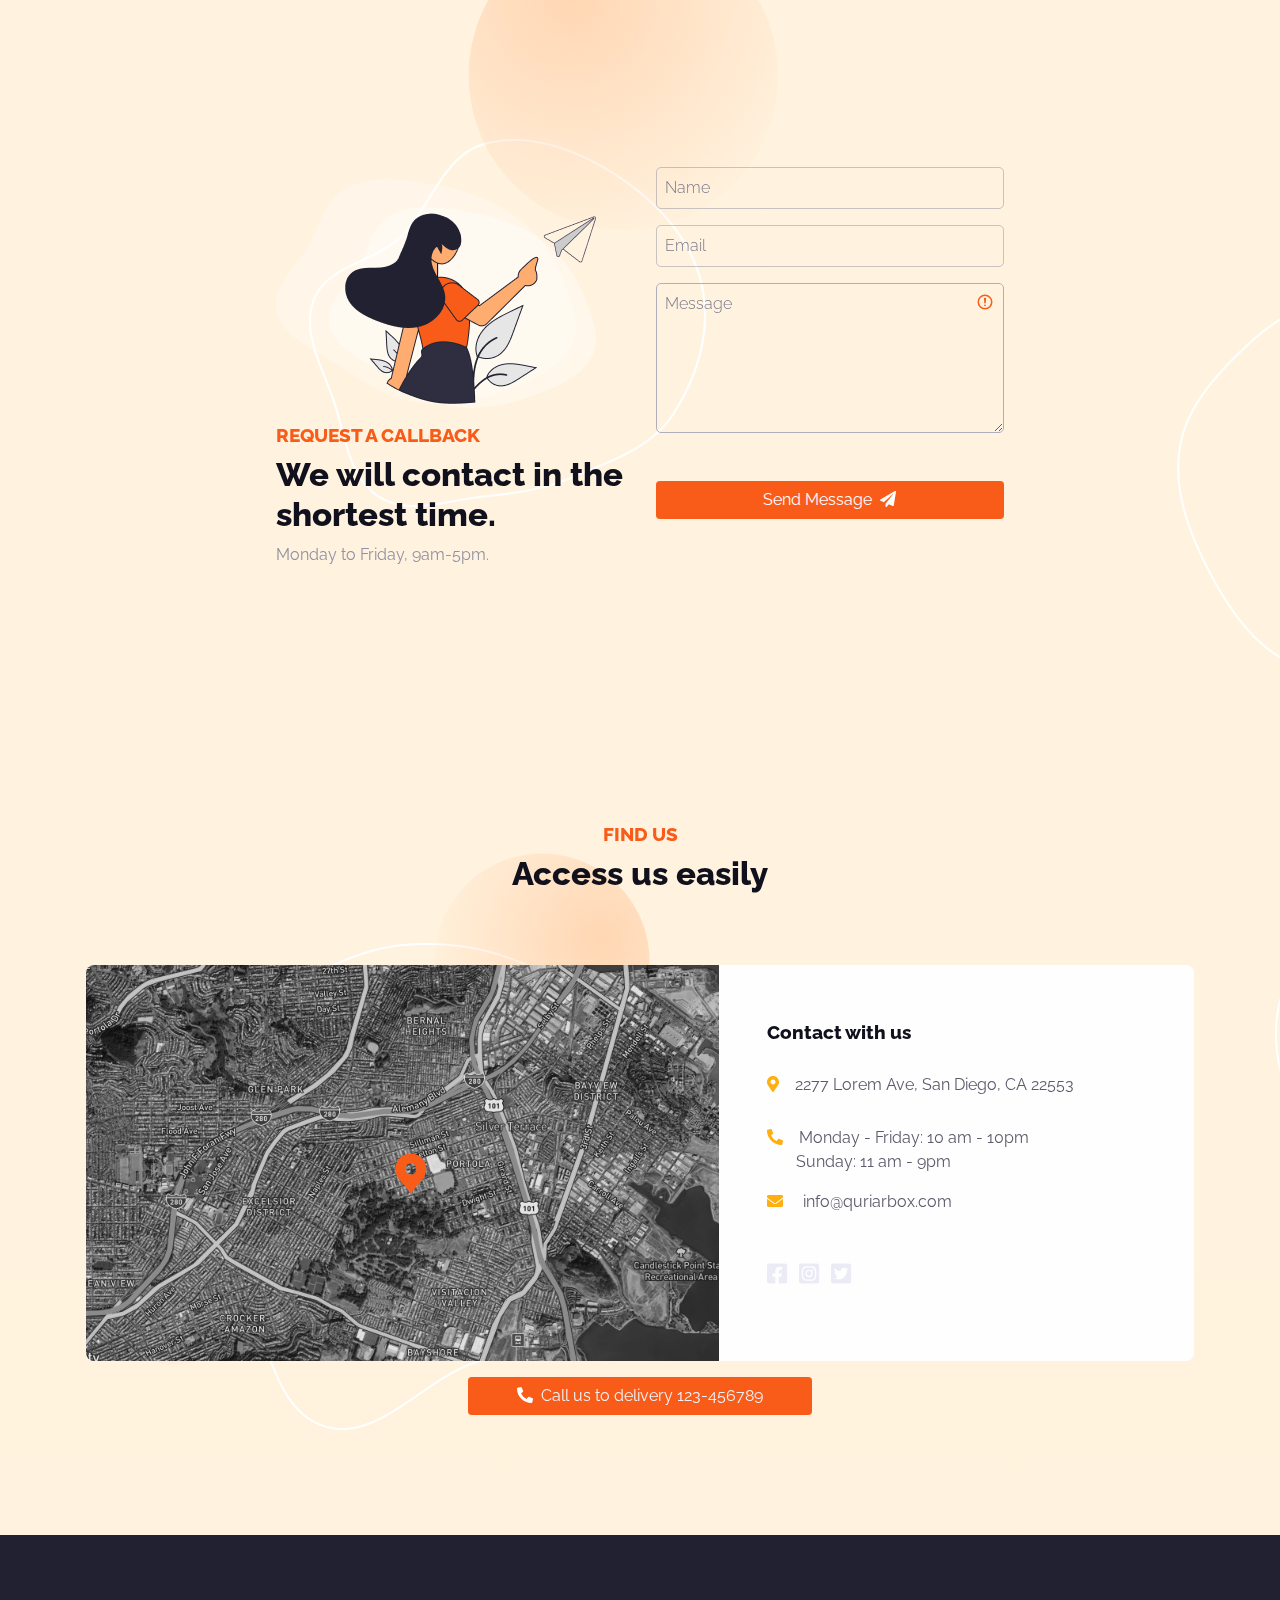
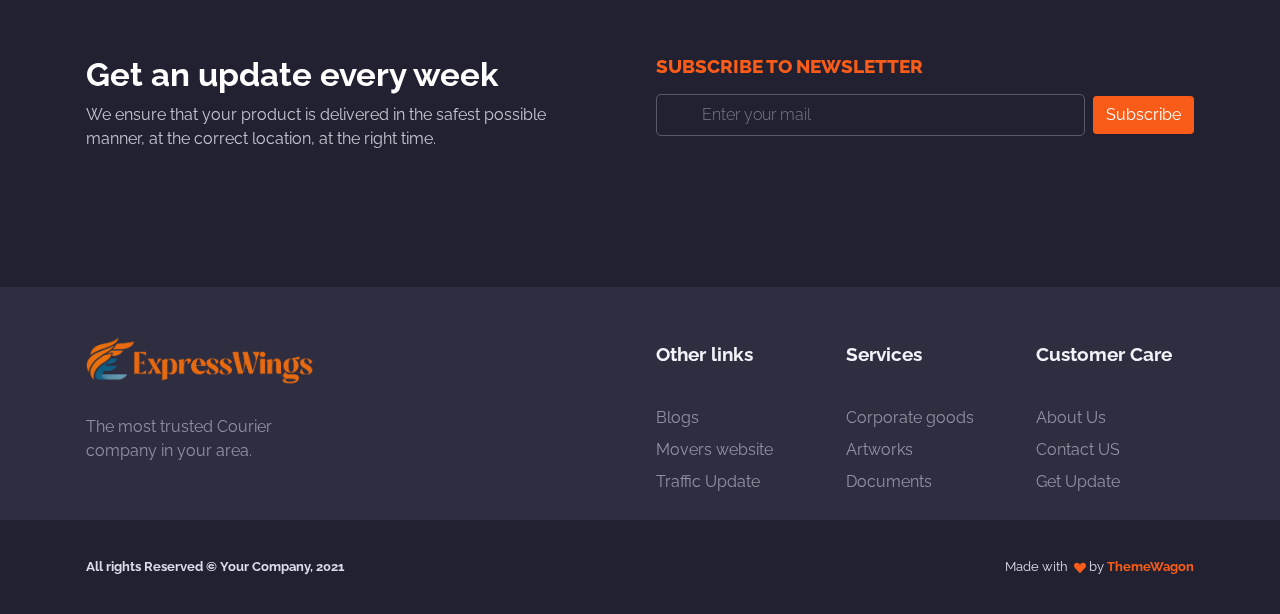
==== commit 559dc71a: "Changed Tagline" ====
--- a/public/index.html
+++ b/public/index.html
@@ -74,7 +74,7 @@
             <div class="col-md-75 col-xl-6 col-xxl-5 text-md-start text-center py-8">
               <h1 class="fw-normal fs-6 fs-xxl-7">A trusted provider of </h1>
               <h1 class="fw-bolder fs-6 fs-xxl-7 mb-2">courier services.</h1>
-              <p class="fs-1 mb-5">We deliver your products safely to <br />your home in a reasonable time. </p><a class="btn btn-primary me-2" href="#!" role="button">Get started<i class="fas fa-arrow-right ms-2"></i></a>
+              <p class="fs-1 mb-5">Trust us for timely deliveries that elevates <br />your shipping experience! </p><a class="btn btn-primary me-2" href="#!" role="button">Get started<i class="fas fa-arrow-right ms-2"></i></a>
             </div>
           </div>
         </div>
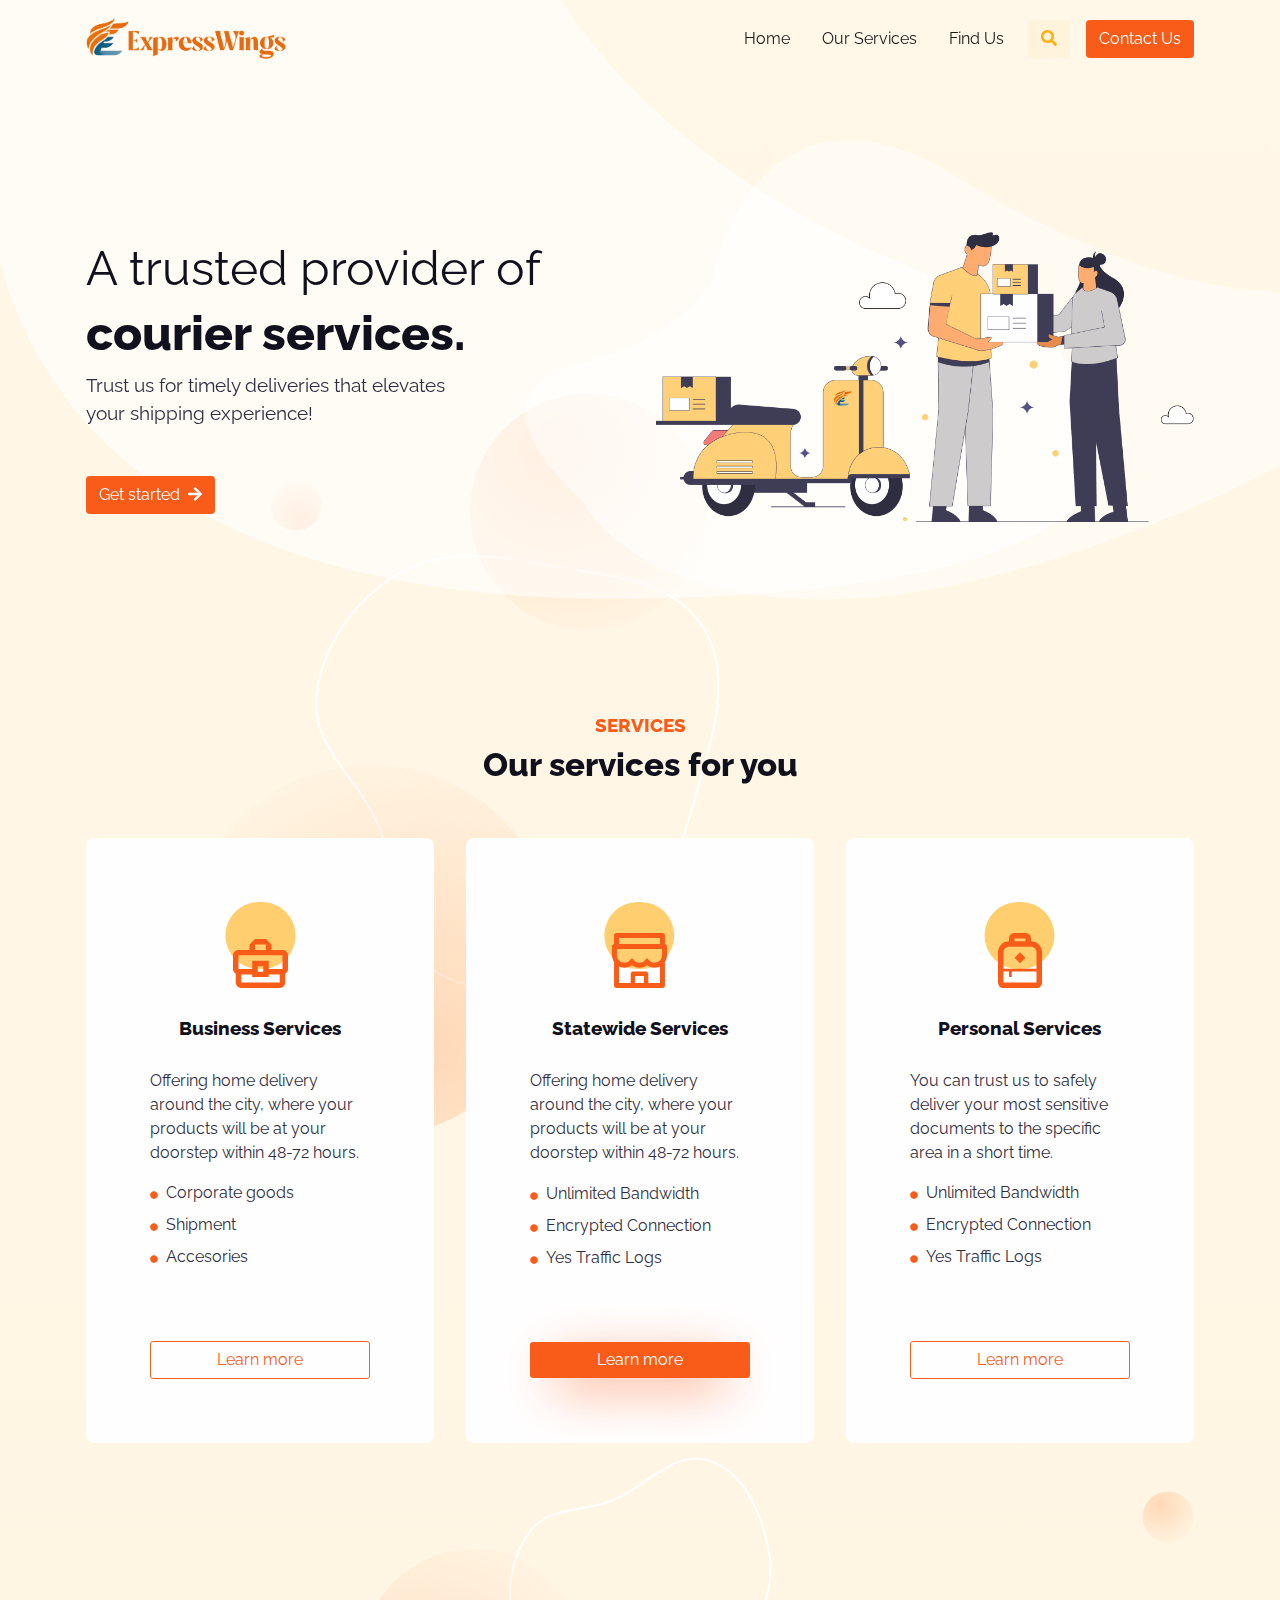
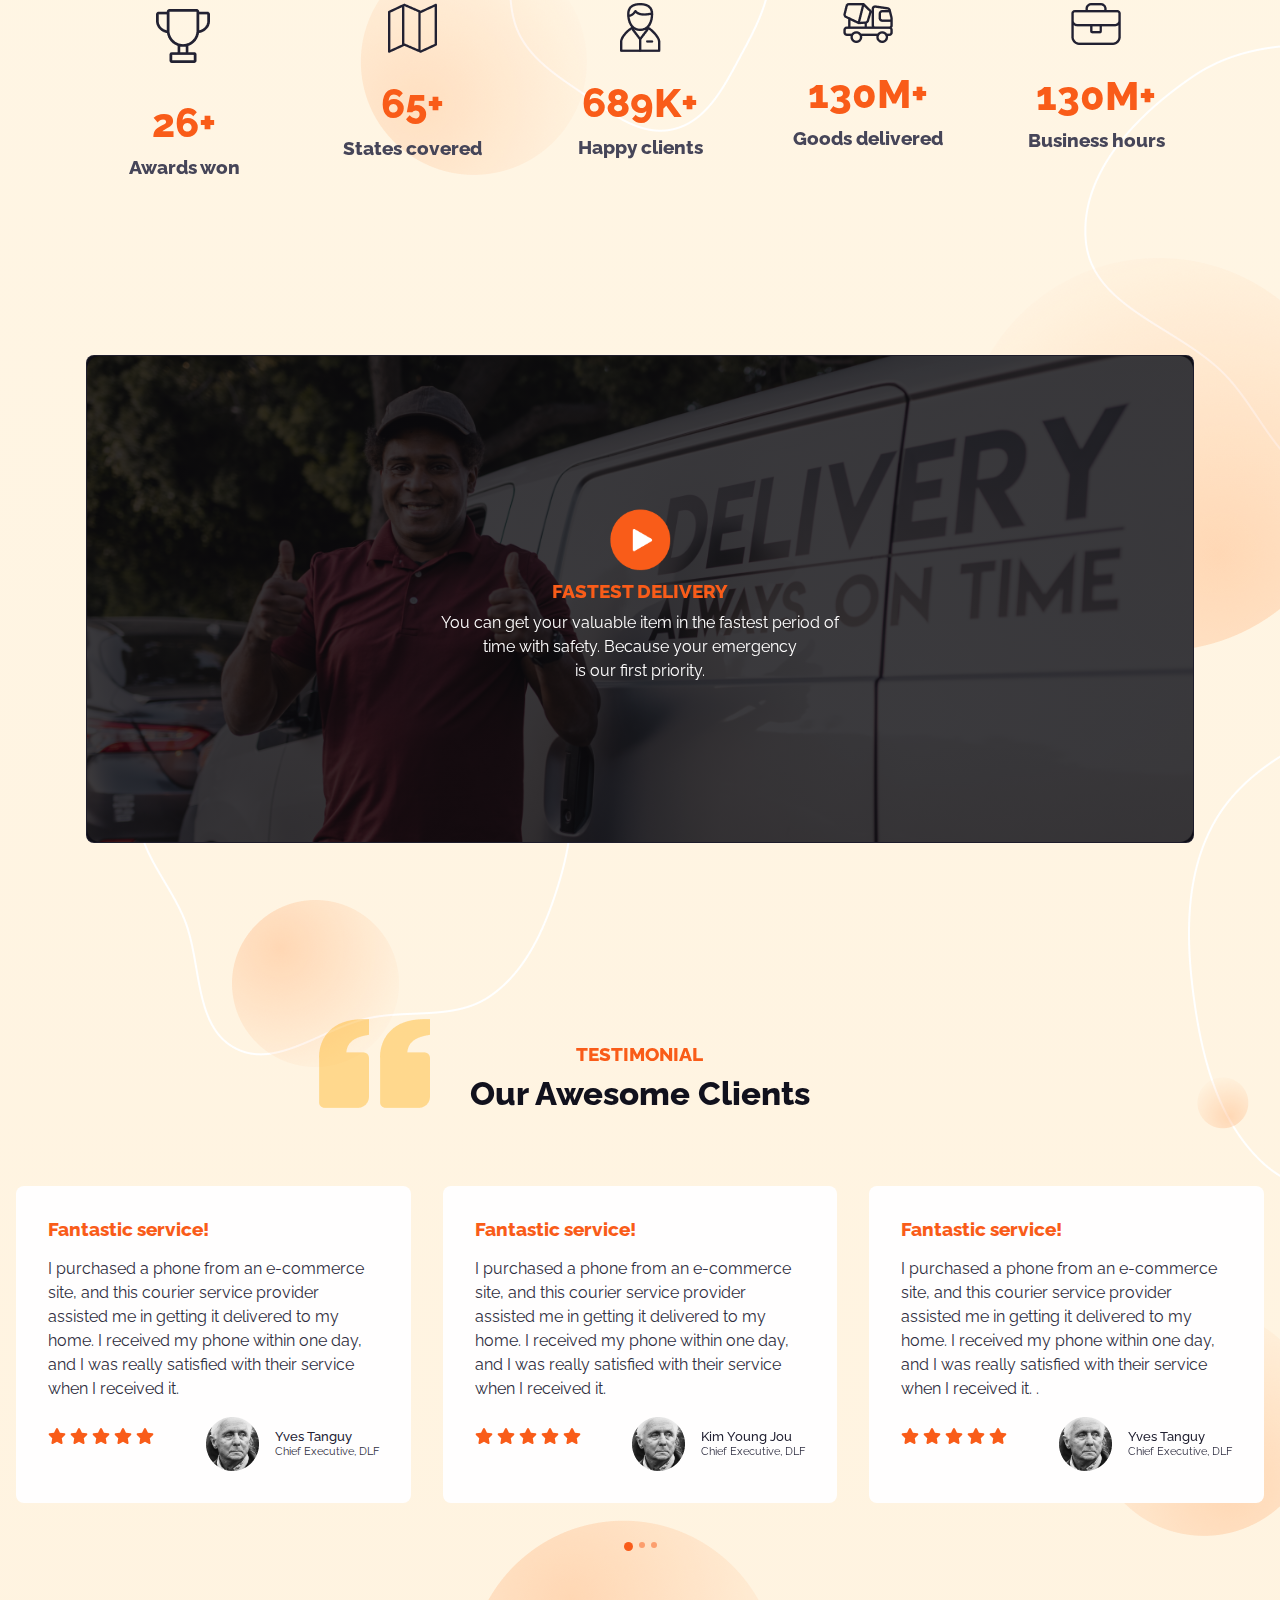
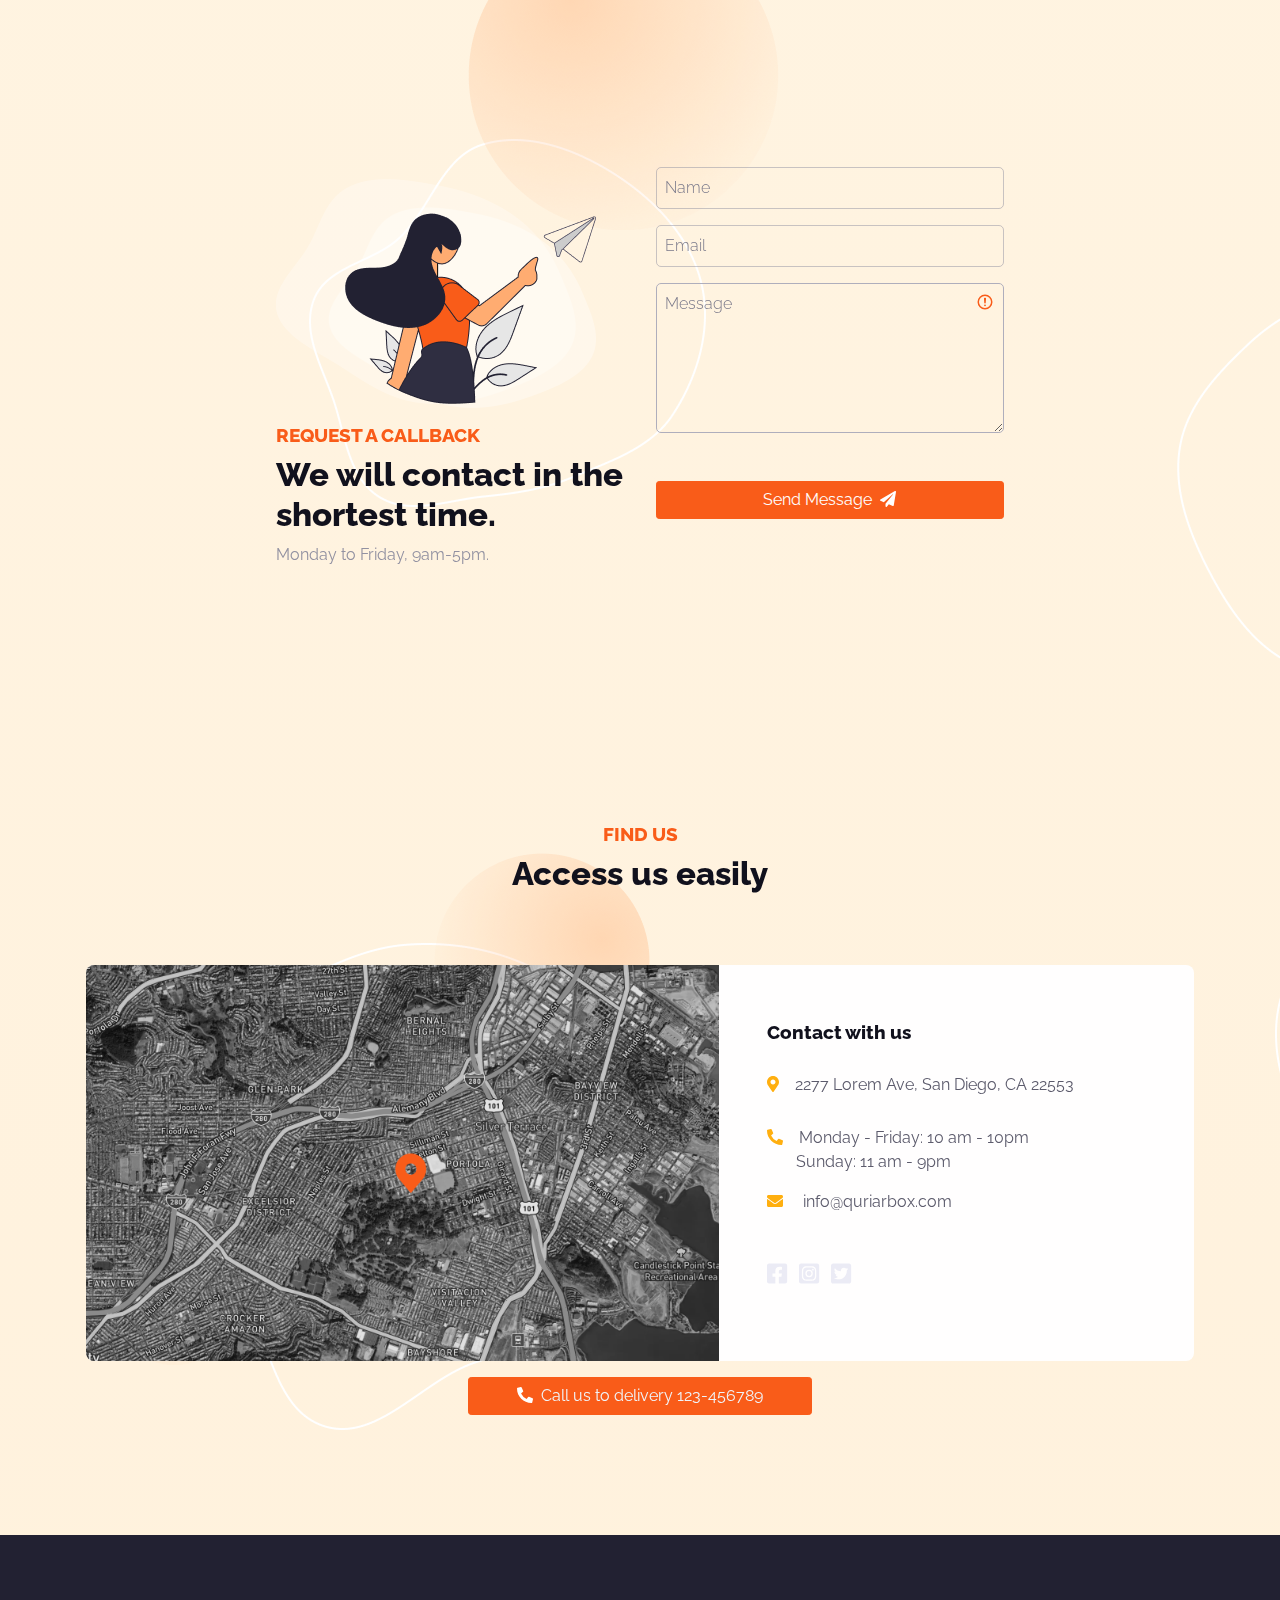
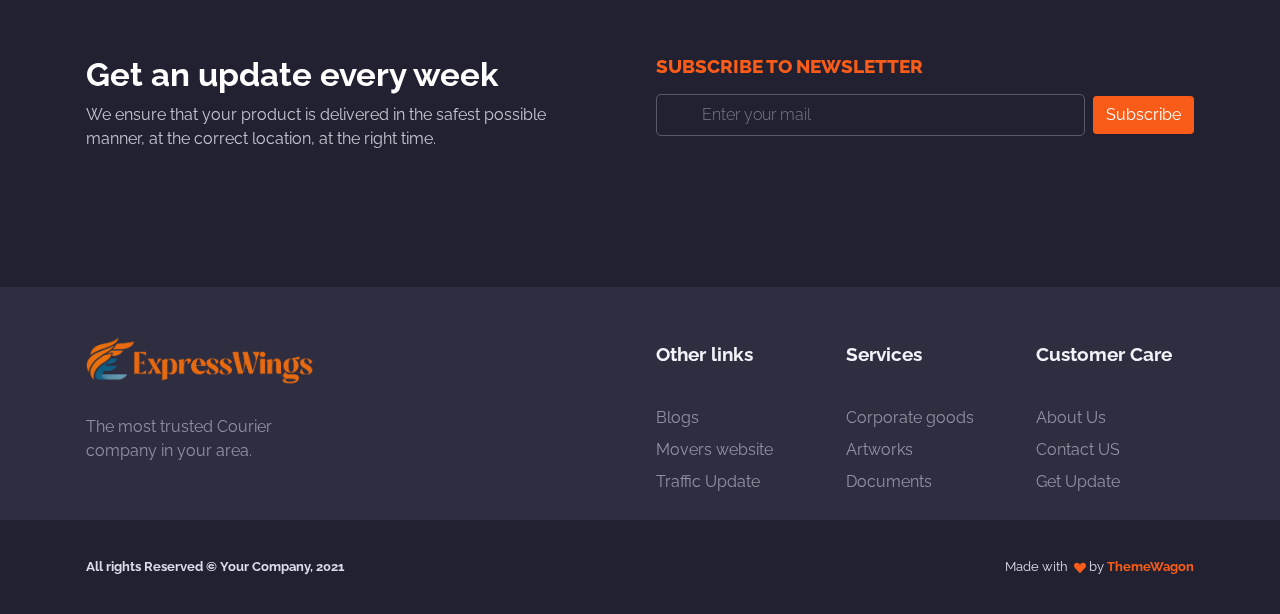
==== commit bfb982b3: "changed map from svg to png" ====
--- a/public/index.html
+++ b/public/index.html
@@ -516,7 +516,7 @@
             <div class="col-12">
               <div class="card card-span rounded-2 mb-3">
                 <div class="row">
-                  <div class="col-md-6 col-lg-7 d-flex"><img class="w-100 fit-cover rounded-md-start rounded-top rounded-md-top-0" src="assets/img/gallery/map.svg" alt="map" /></div>
+                  <div class="col-md-6 col-lg-7 d-flex"><img class="w-100 fit-cover rounded-md-start rounded-top rounded-md-top-0" src="assets/img/gallery/map.png" alt="map" /></div>
                   <div class="col-md-6 col-lg-5 d-flex flex-center">
                     <div class="card-body">
                       <h5>Contact with us</h5>
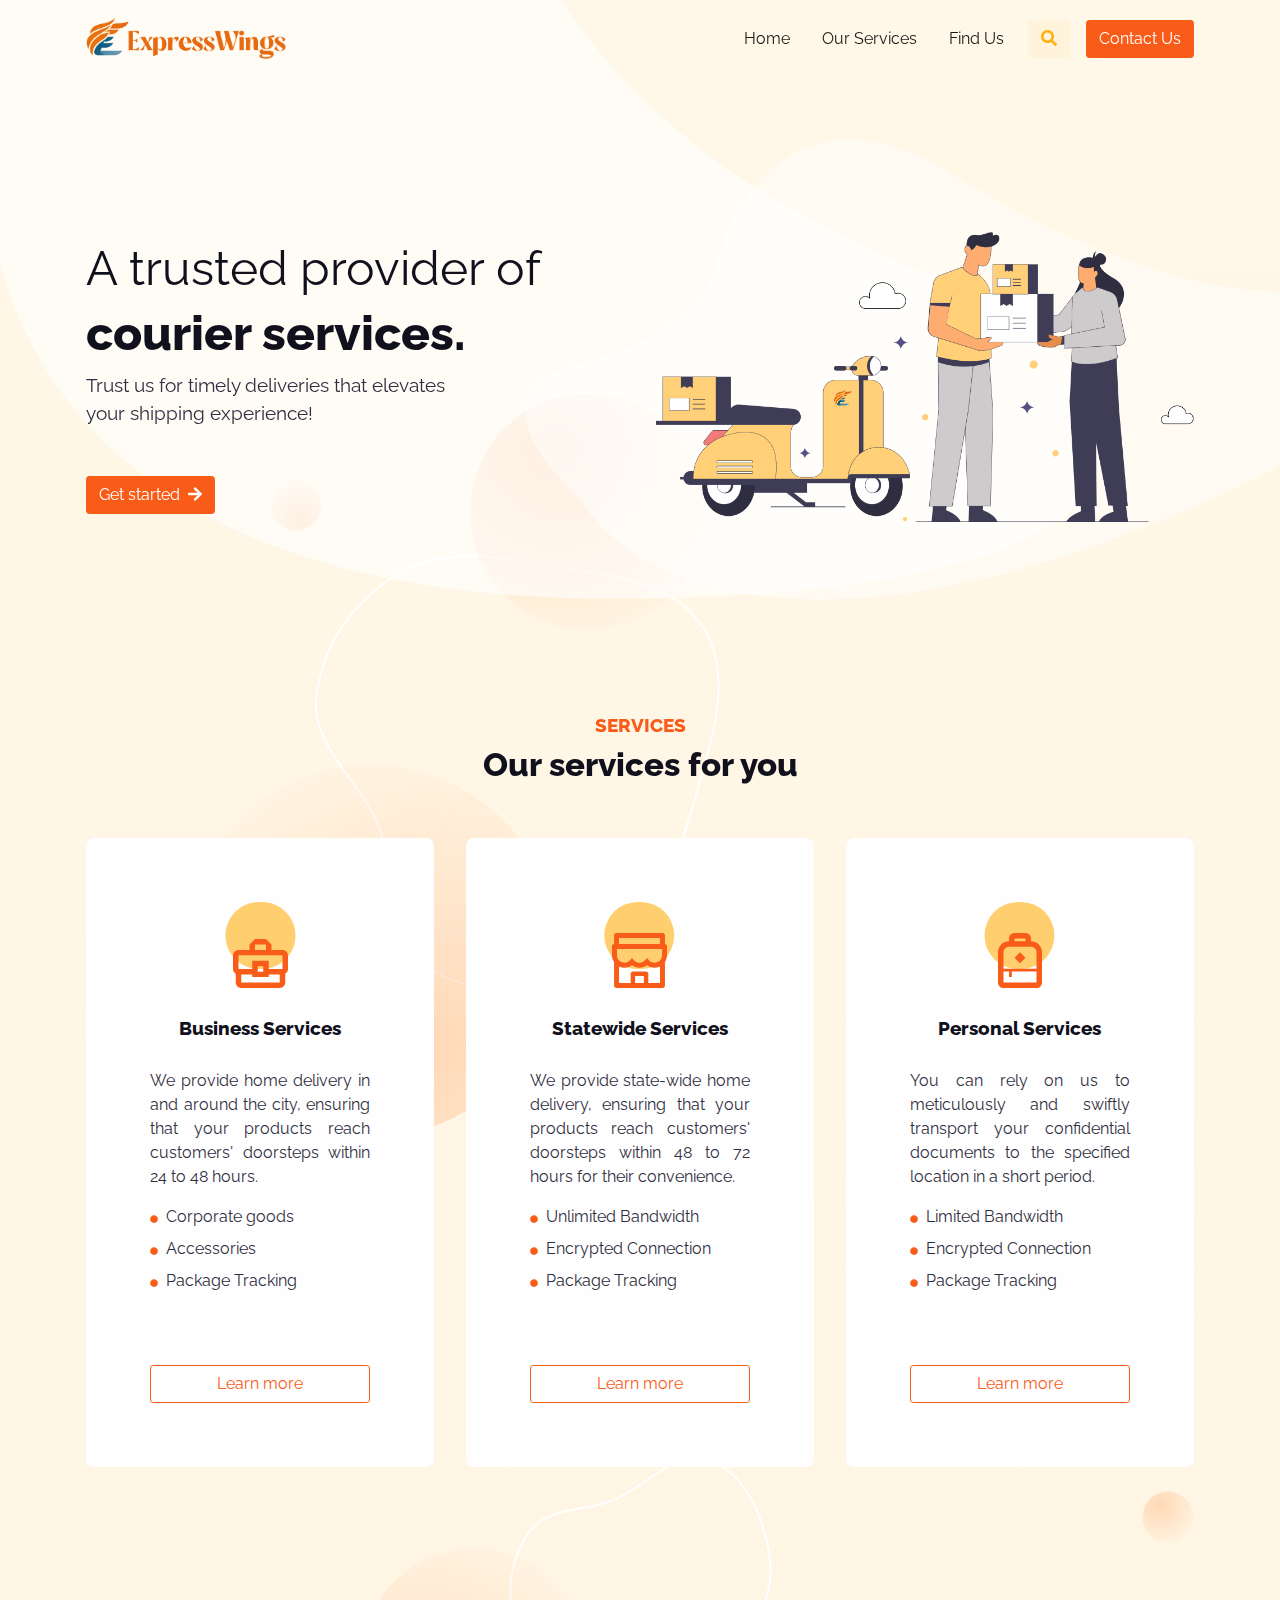
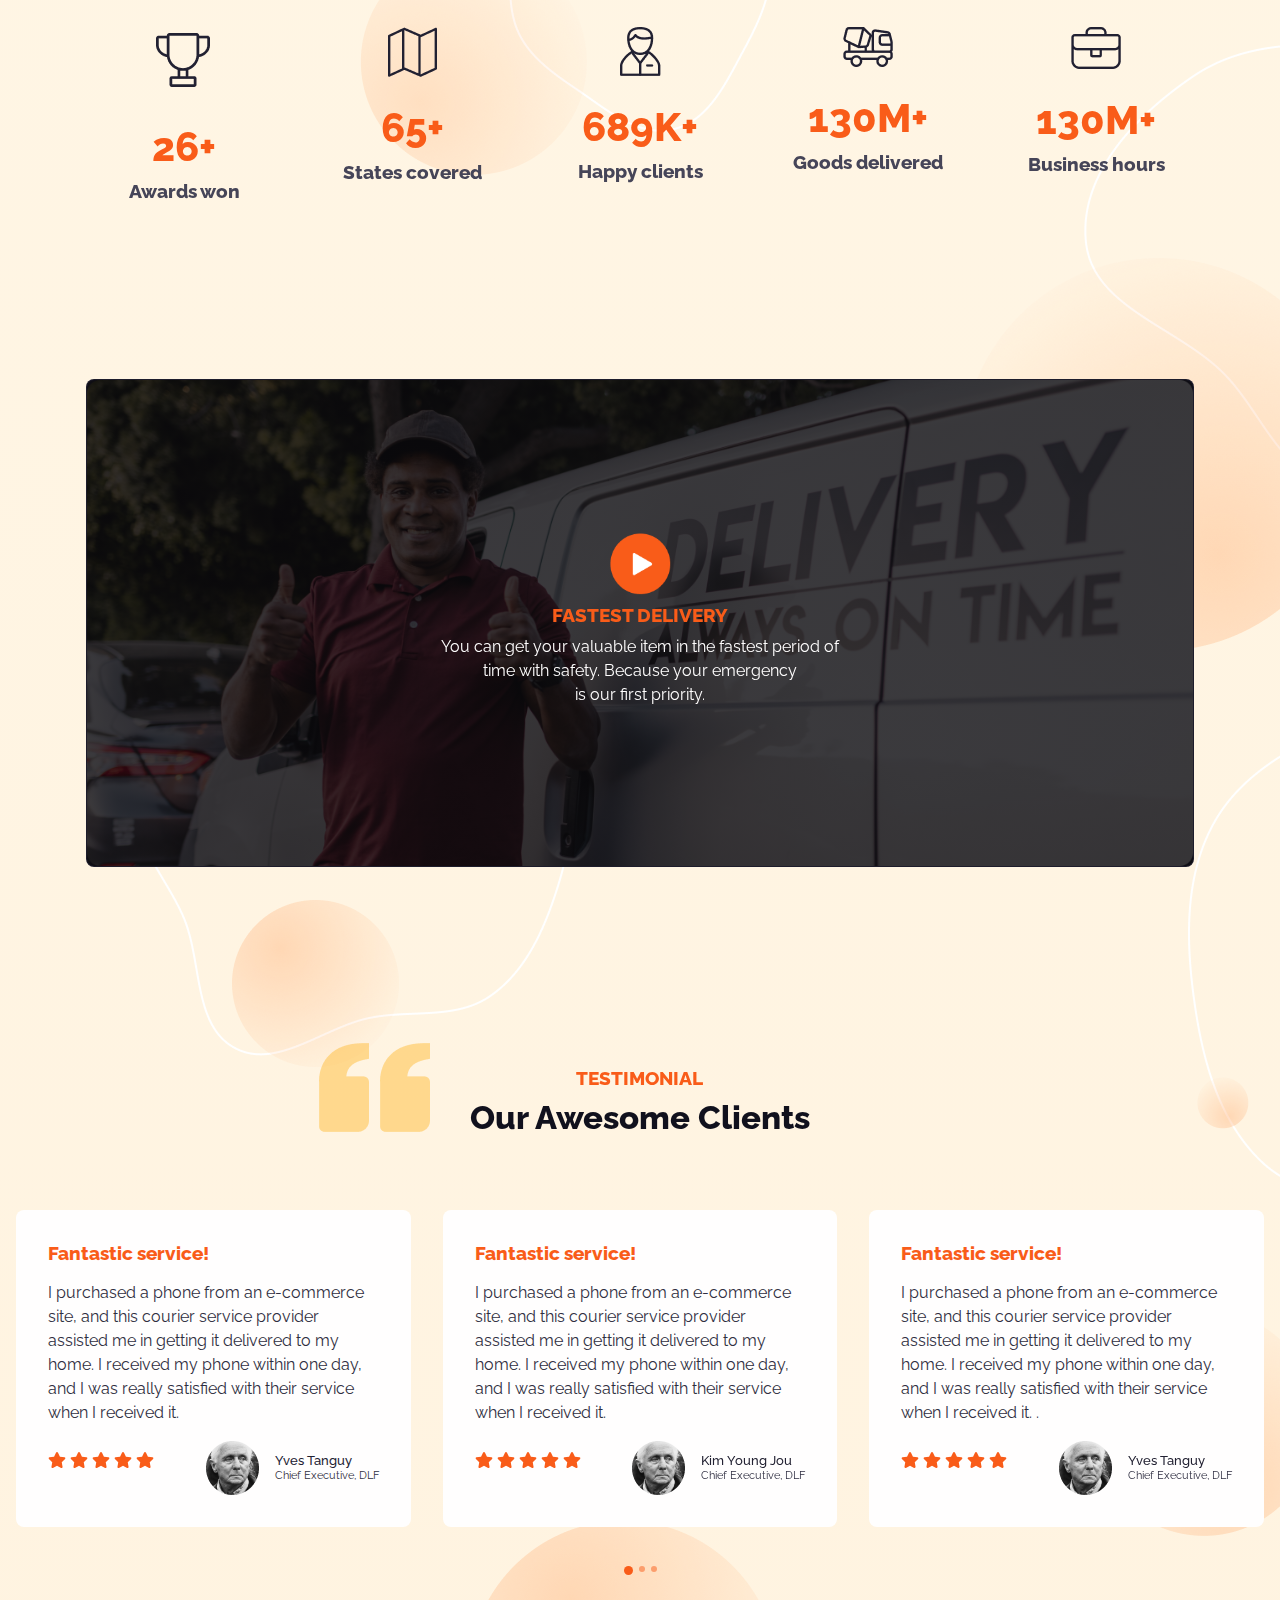
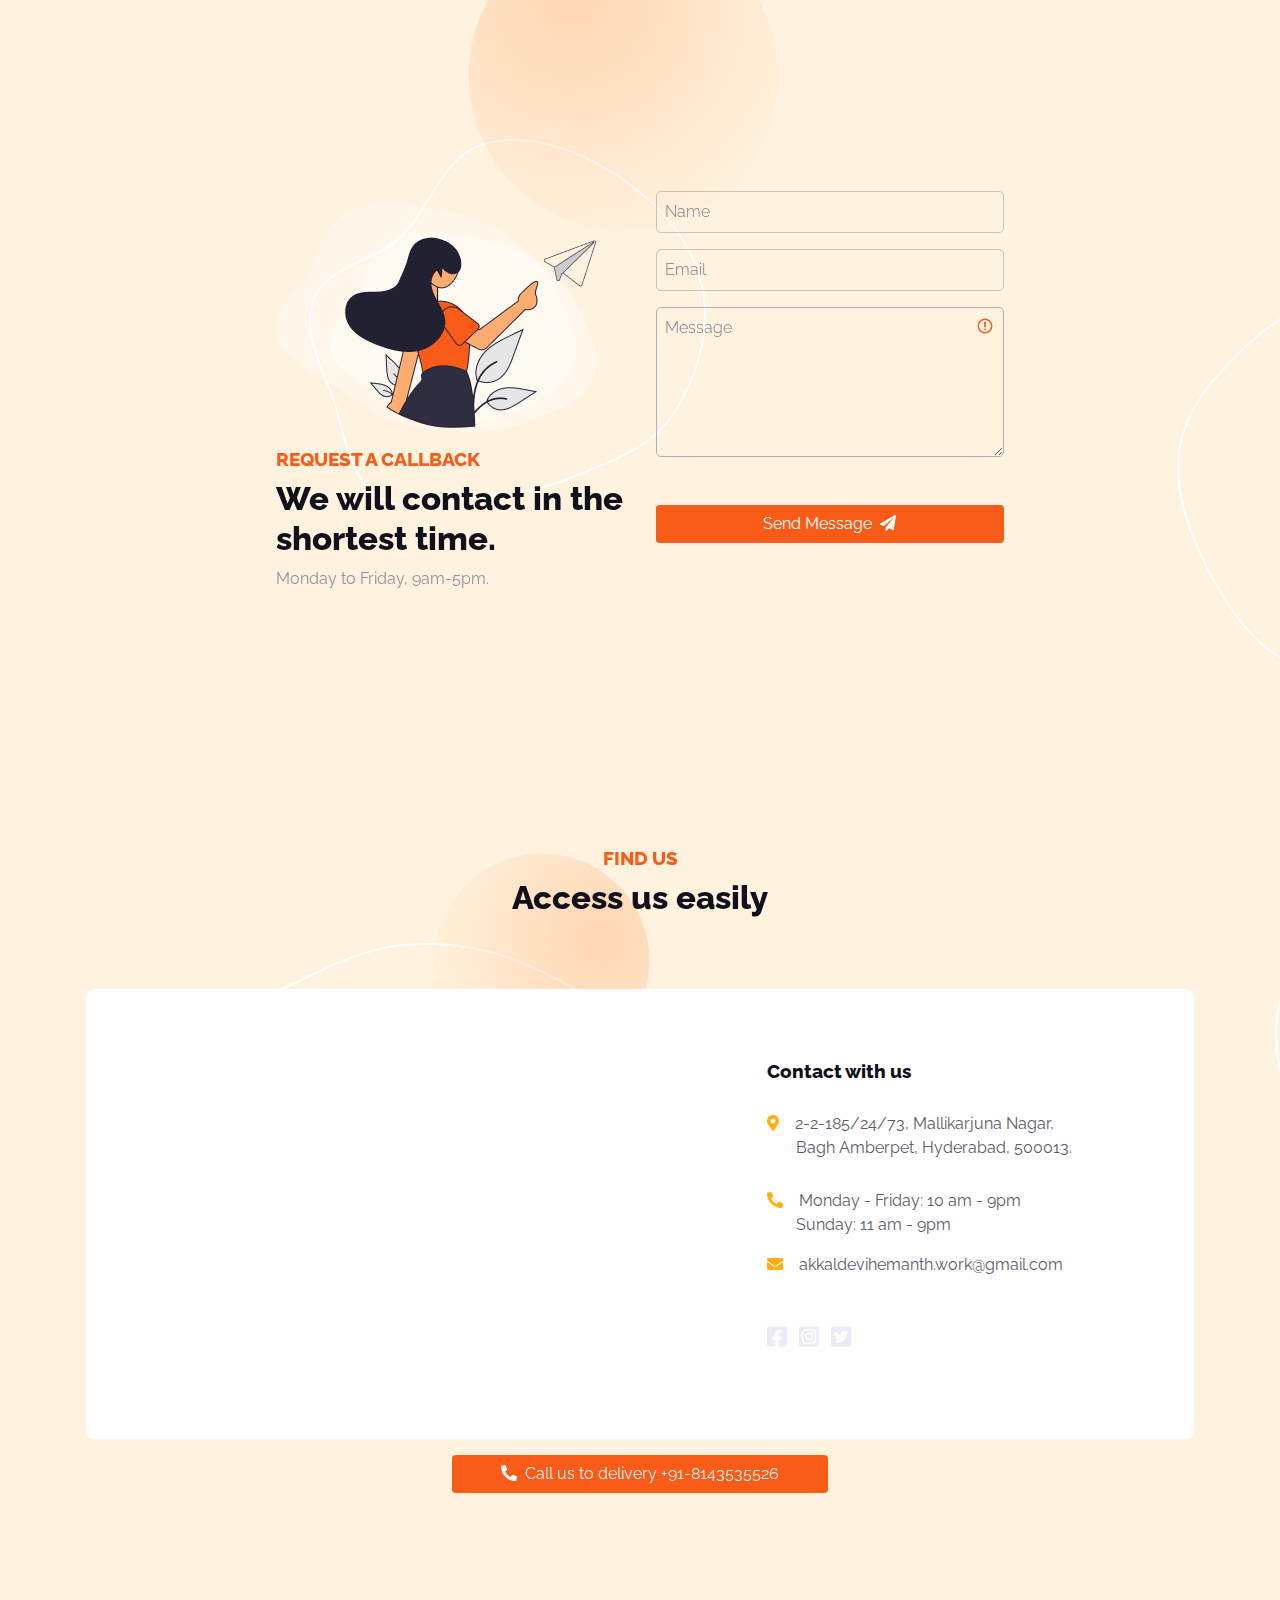
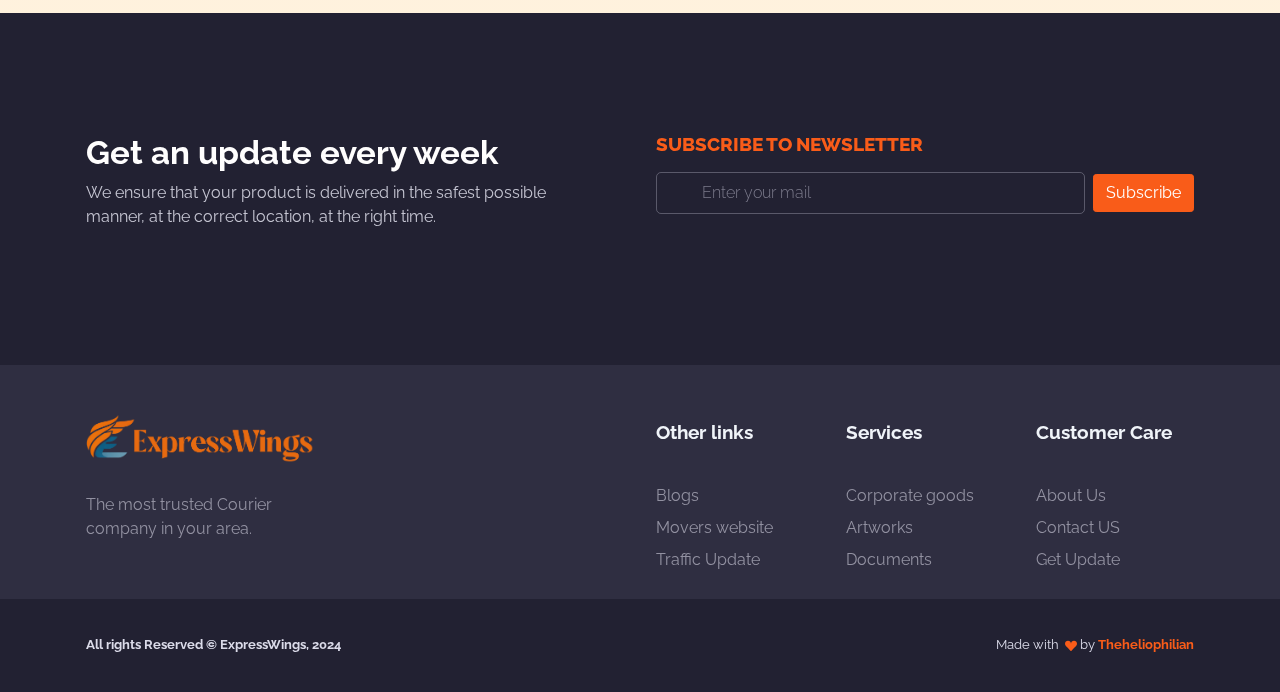
==== commit 7159ef2c: "Changes to copyright, buttons and other stuff" ====
--- a/public/index.html
+++ b/public/index.html
@@ -10,7 +10,7 @@
     <!-- ===============================================-->
     <!--    Document Title-->
     <!-- ===============================================-->
-    <title>courier | Landing, Responsive &amp; Business Templatee</title>
+    <title>ExpressWings | Courier &amp; Logistic Services</title>
 
 
     <!-- ===============================================-->
@@ -99,13 +99,13 @@
                   <div class="text-center pt-5"><img class="img-fluid" src="assets/img/icons/services-1.svg" alt="..." />
                     <h5 class="my-4">Business Services</h5>
                   </div>
-                  <p>Offering home delivery around the city, where your products will be at your doorstep within 48-72 hours.</p>
+                  <div class="services-paragraph"><p>We provide home delivery in and around the city, ensuring that your products reach customers' doorsteps within 24 to 48 hours.</p></div>
                   <ul class="list-unstyled">
                     <li class="mb-2"><span class="me-2"><i class="fas fa-circle text-primary" style="font-size:.5rem"></i></span>Corporate goods
                     </li>
-                    <li class="mb-2"><span class="me-2"><i class="fas fa-circle text-primary" style="font-size:.5rem"></i></span>Shipment
-                    </li>
-                    <li class="mb-2"><span class="me-2"><i class="fas fa-circle text-primary" style="font-size:.5rem"></i></span>Accesories
+                    <li class="mb-2"><span class="me-2"><i class="fas fa-circle text-primary" style="font-size:.5rem"></i></span>Accessories
+                    </li>
+                    <li class="mb-2"><span class="me-2"><i class="fas fa-circle text-primary" style="font-size:.5rem"></i></span>Package Tracking
                     </li>
                   </ul>
                   <div class="text-center my-5">
@@ -122,18 +122,18 @@
                   <div class="text-center pt-5"><img class="img-fluid" src="assets/img/icons/services-2.svg" alt="..." />
                     <h5 class="my-4">Statewide Services</h5>
                   </div>
-                  <p>Offering home delivery around the city, where your products will be at your doorstep within 48-72 hours.</p>
+                  <div class="services-paragraph"><p>We provide state-wide home delivery, ensuring that your products reach customers' doorsteps within 48 to 72 hours for their convenience.</p></div>
                   <ul class="list-unstyled">
                     <li class="mb-2"><span class="me-2"><i class="fas fa-circle text-primary" style="font-size:.5rem"></i></span>Unlimited Bandwidth
                     </li>
                     <li class="mb-2"><span class="me-2"><i class="fas fa-circle text-primary" style="font-size:.5rem"></i></span>Encrypted Connection
                     </li>
-                    <li class="mb-2"><span class="me-2"><i class="fas fa-circle text-primary" style="font-size:.5rem"></i></span>Yes Traffic Logs
+                    <li class="mb-2"><span class="me-2"><i class="fas fa-circle text-primary" style="font-size:.5rem"></i></span>Package Tracking
                     </li>
                   </ul>
                   <div class="text-center my-5">
                     <div class="d-grid">
-                      <button class="btn btn-danger hover-top btn-glow border-0" type="submit">Learn more</button>
+                      <button class="btn btn-outline-danger" type="submit">Learn more </button>
                     </div>
                   </div>
                 </div>
@@ -145,13 +145,13 @@
                   <div class="text-center pt-5"><img class="img-fluid" src="assets/img/icons/services-3.svg" alt="..." />
                     <h5 class="my-4">Personal Services</h5>
                   </div>
-                  <p>You can trust us to safely deliver your most sensitive documents to the specific area in a short time.</p>
+                  <div class="services-paragraph"><p>You can rely on us to meticulously and swiftly transport your confidential documents to the specified location in a short period.</p></div>
                   <ul class="list-unstyled">
-                    <li class="mb-2"><span class="me-2"><i class="fas fa-circle text-primary" style="font-size:.5rem"></i></span>Unlimited Bandwidth
+                    <li class="mb-2"><span class="me-2"><i class="fas fa-circle text-primary" style="font-size:.5rem"></i></span>Limited Bandwidth
                     </li>
                     <li class="mb-2"><span class="me-2"><i class="fas fa-circle text-primary" style="font-size:.5rem"></i></span>Encrypted Connection
                     </li>
-                    <li class="mb-2"><span class="me-2"><i class="fas fa-circle text-primary" style="font-size:.5rem"></i></span>Yes Traffic Logs
+                    <li class="mb-2"><span class="me-2"><i class="fas fa-circle text-primary" style="font-size:.5rem"></i></span>Package Tracking
                     </li>
                   </ul>
                   <div class="text-center my-5">
@@ -516,13 +516,13 @@
             <div class="col-12">
               <div class="card card-span rounded-2 mb-3">
                 <div class="row">
-                  <div class="col-md-6 col-lg-7 d-flex"><img class="w-100 fit-cover rounded-md-start rounded-top rounded-md-top-0" src="assets/img/gallery/map.png" alt="map" /></div>
+                  <div class="col-md-6 col-lg-7 d-flex"><iframe src="https://www.google.com/maps/embed?pb=!1m18!1m12!1m3!1d30459.08790133429!2d78.5154048!3d17.3932544!2m3!1f0!2f0!3f0!3m2!1i1024!2i768!4f13.1!3m3!1m2!1s0x3bcb9909f4fc6723%3A0x8a53a2f7ba980be6!2sDTDC%20VNR%20ENTERPRISES!5e0!3m2!1sen!2sin!4v1726754413210!5m2!1sen!2sin" width="600" height="450" style="border:0;" allowfullscreen="" loading="lazy" referrerpolicy="no-referrer-when-downgrade"></iframe></div>
                   <div class="col-md-6 col-lg-5 d-flex flex-center">
                     <div class="card-body">
                       <h5>Contact with us</h5>
-                      <p class="text-700 my-4"> <i class="fas fa-map-marker-alt text-warning me-3"></i><span>2277 Lorem Ave, San Diego, CA 22553</span></p>
-                      <p><i class="fas fa-phone-alt text-warning me-3"></i><span class="text-700">Monday - Friday: 10 am - 10pm<br/><span class="ps-4">Sunday: 11 am - 9pm  </span></span></p>
-                      <p><i class="fas fa-envelope text-warning me-3"> </i><a class="text-700" href="mailto:vctung@outlook.com"> info@quriarbox.com</a></p>
+                      <p class="text-700 my-4"> <i class="fas fa-map-marker-alt text-warning me-3"></i><span>2-2-185/24/73, Mallikarjuna Nagar,<br/><span class="ps-4"></span>Bagh Amberpet, Hyderabad, 500013.</span></span></p>
+                      <p><i class="fas fa-phone-alt text-warning me-3"></i><span class="text-700">Monday - Friday: 10 am - 9pm <br/><span class="ps-4">Sunday: 11 am - 9pm  </span></span></p>
+                      <p><i class="fas fa-envelope text-warning me-3"> </i><a class="text-700" href="mailto:akkaldevihemanth.work@gmail.com">akkaldevihemanth.work@gmail.com</a></p>
                       <ul class="list-unstyled list-inline mt-5">
                         <li class="list-inline-item"><a class="text-decoration-none" href="#!"><i class="fab fa-facebook-square fs-2"></i></a></li>
                         <li class="list-inline-item"><a class="text-decoration-none" href="#!"><i class="fab fa-instagram-square fs-2"></i></a></li>
@@ -533,7 +533,7 @@
                 </div>
               </div>
               <div class="text-center">
-                <button class="btn btn-primary px-5" type="submit"><i class="fas fa-phone-alt me-2"></i><a class="text-light" href="tel:123-456789">Call us to delivery 123-456789</a></button>
+                <button class="btn btn-primary px-5" type="submit"><i class="fas fa-phone-alt me-2"></i><a class="text-light" href="tel:8143535526">Call us to delivery +91-8143535526</a></button>
               </div>
             </div>
           </div>
@@ -611,7 +611,7 @@
               <h5 class="lh-lg fw-bold text-light mb-4 font-sans-serif"> Customer Care</h5>
               <ul class="list-unstyled mb-md-4 mb-lg-0">
                 <li class="lh-lg"><a class="text-500" href="#!">About Us</a></li>
-                <li class="lh-lg"><a class="text-500" href="#!">Contact US</a></li>
+                <li class="lh-lg"><a class="text-500" href="#findUs">Contact US</a></li>
                 <li class="lh-lg"><a class="text-500" href="#!">Get Update</a></li>
               </ul>
             </div>
@@ -633,13 +633,13 @@
         <div class="container">
           <div class="row justify-content-md-between justify-content-evenly py-4">
             <div class="col-12 col-sm-8 col-md-6 col-lg-auto text-center text-md-start">
-              <p class="fs--1 my-2 fw-bold text-200">All rights Reserved &copy; Your Company, 2021</p>
+              <p class="fs--1 my-2 fw-bold text-200">All rights Reserved &copy; ExpressWings, 2024</p>
             </div>
             <div class="col-12 col-sm-8 col-md-6">
               <p class="fs--1 my-2 text-center text-md-end text-200"> Made with&nbsp;
                 <svg class="bi bi-suit-heart-fill" xmlns="http://www.w3.org/2000/svg" width="12" height="12" fill="#F95C19" viewBox="0 0 16 16">
                   <path d="M4 1c2.21 0 4 1.755 4 3.92C8 2.755 9.79 1 12 1s4 1.755 4 3.92c0 3.263-3.234 4.414-7.608 9.608a.513.513 0 0 1-.784 0C3.234 9.334 0 8.183 0 4.92 0 2.755 1.79 1 4 1z"></path>
-                </svg>&nbsp;by&nbsp;<a class="fw-bold text-primary" href="https://themewagon.com/" target="_blank">ThemeWagon </a>
+                </svg>&nbsp;by&nbsp;<a class="fw-bold text-primary" href="https://www.instagram.com/theheliophilian/" target="_blank">Theheliophilian </a>
               </p>
             </div>
           </div>
--- a/public/assets/css/theme.css
+++ b/public/assets/css/theme.css
@@ -552,6 +552,10 @@
   }
 }
 
+.services-paragraph {
+  text-align: justify;
+}
+
 .list-unstyled {
   padding-left: 0;
   list-style: none;
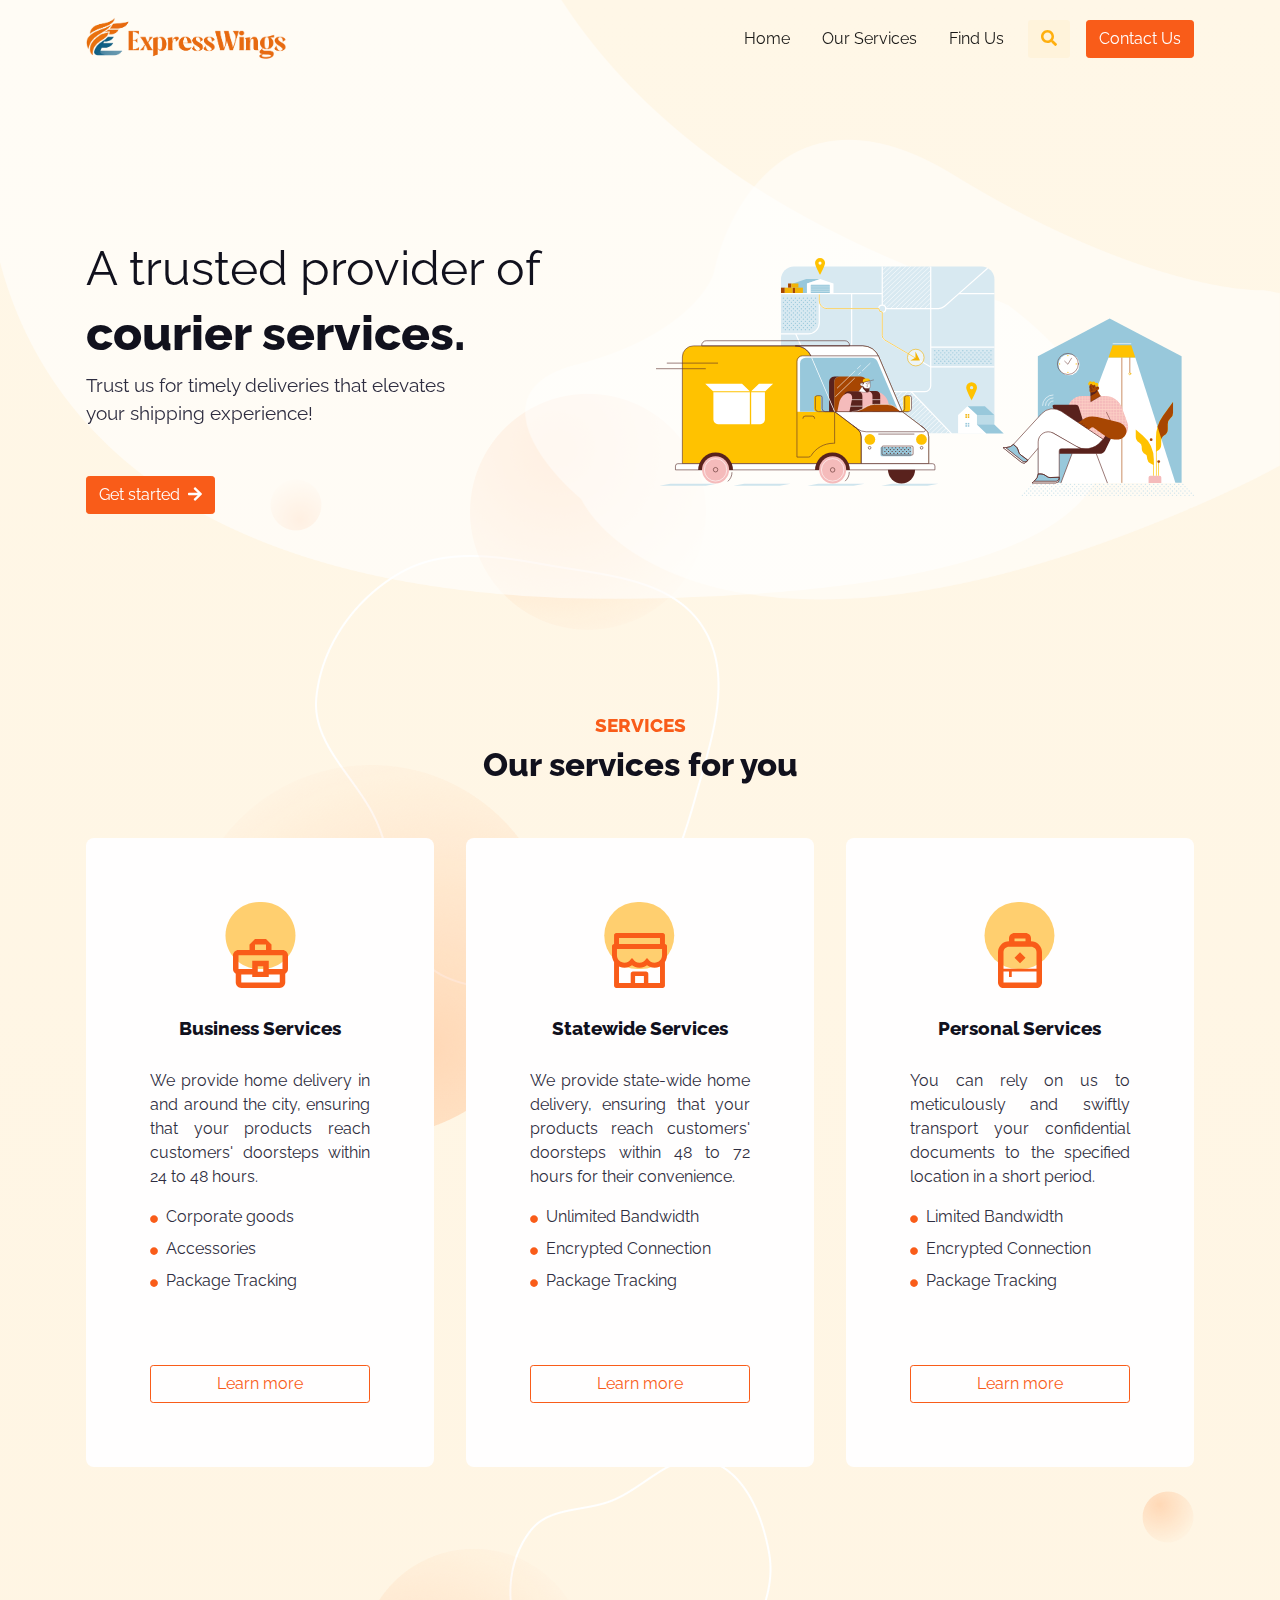
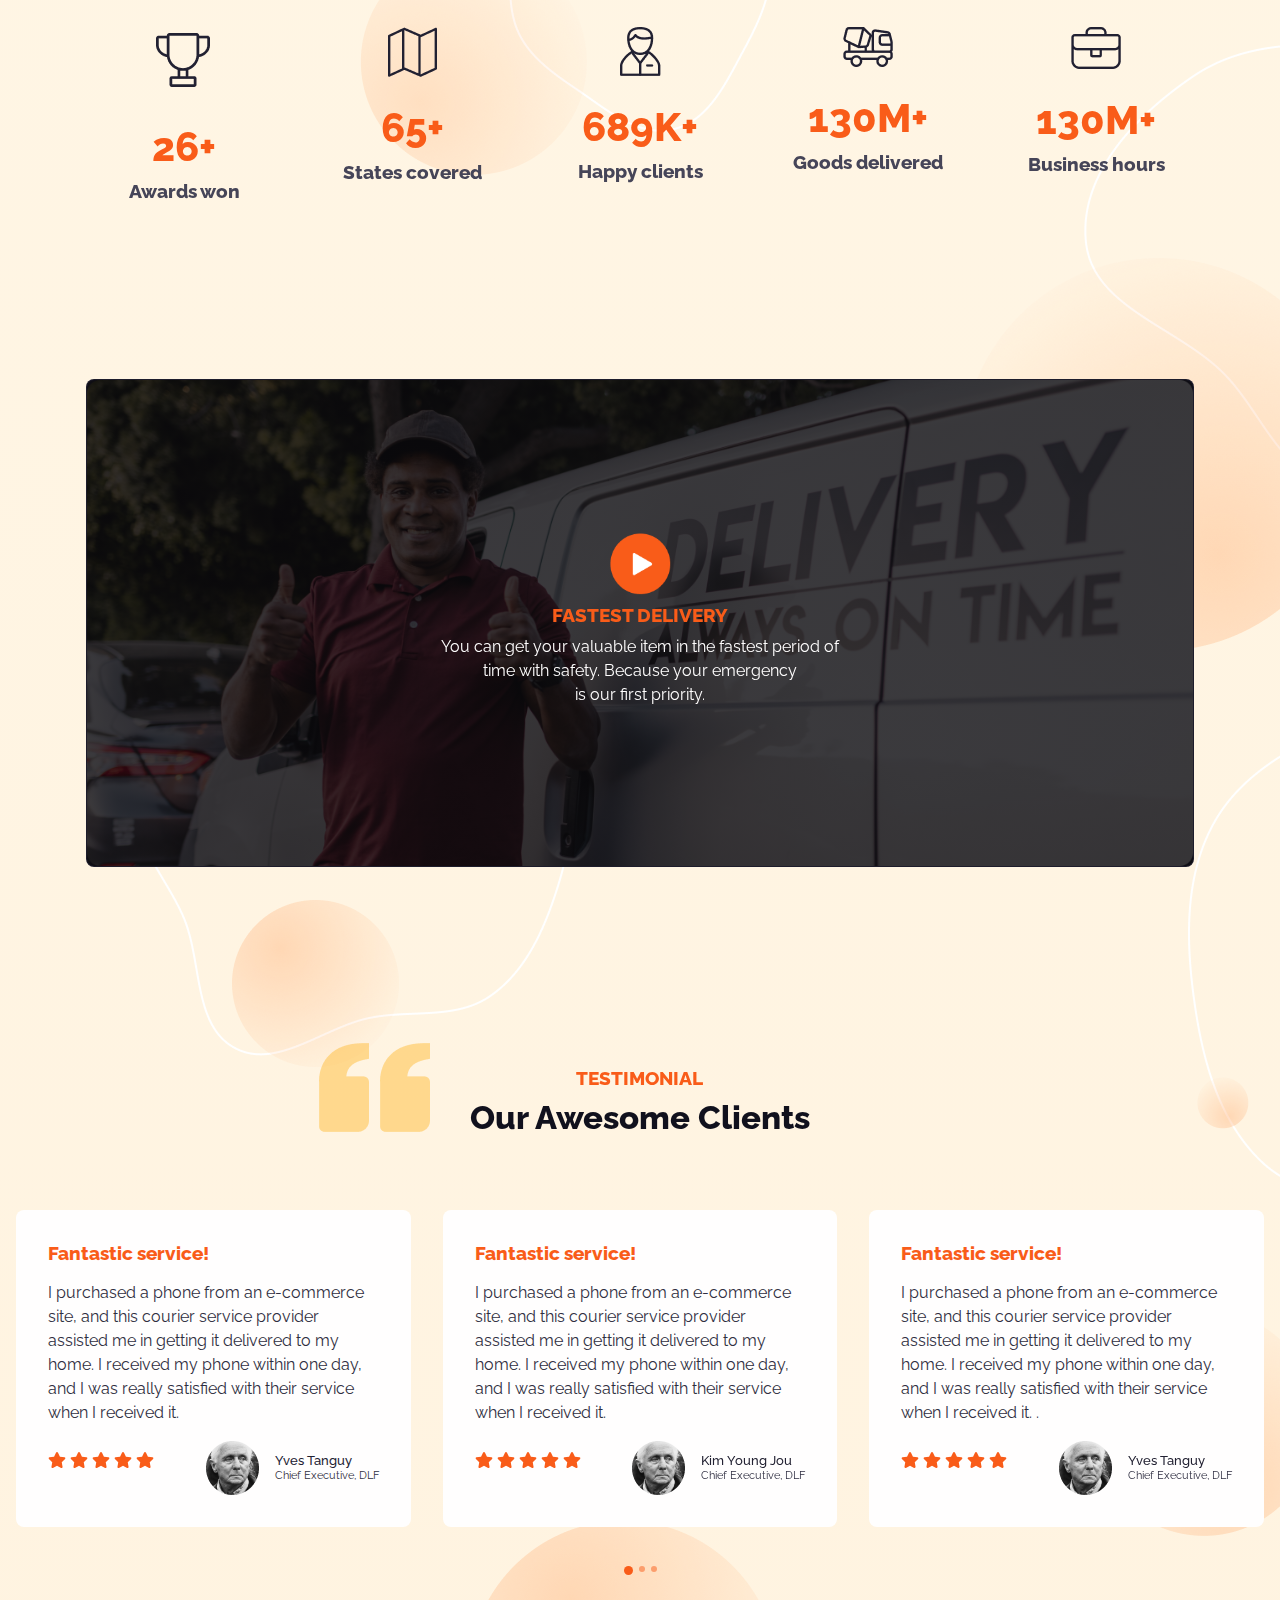
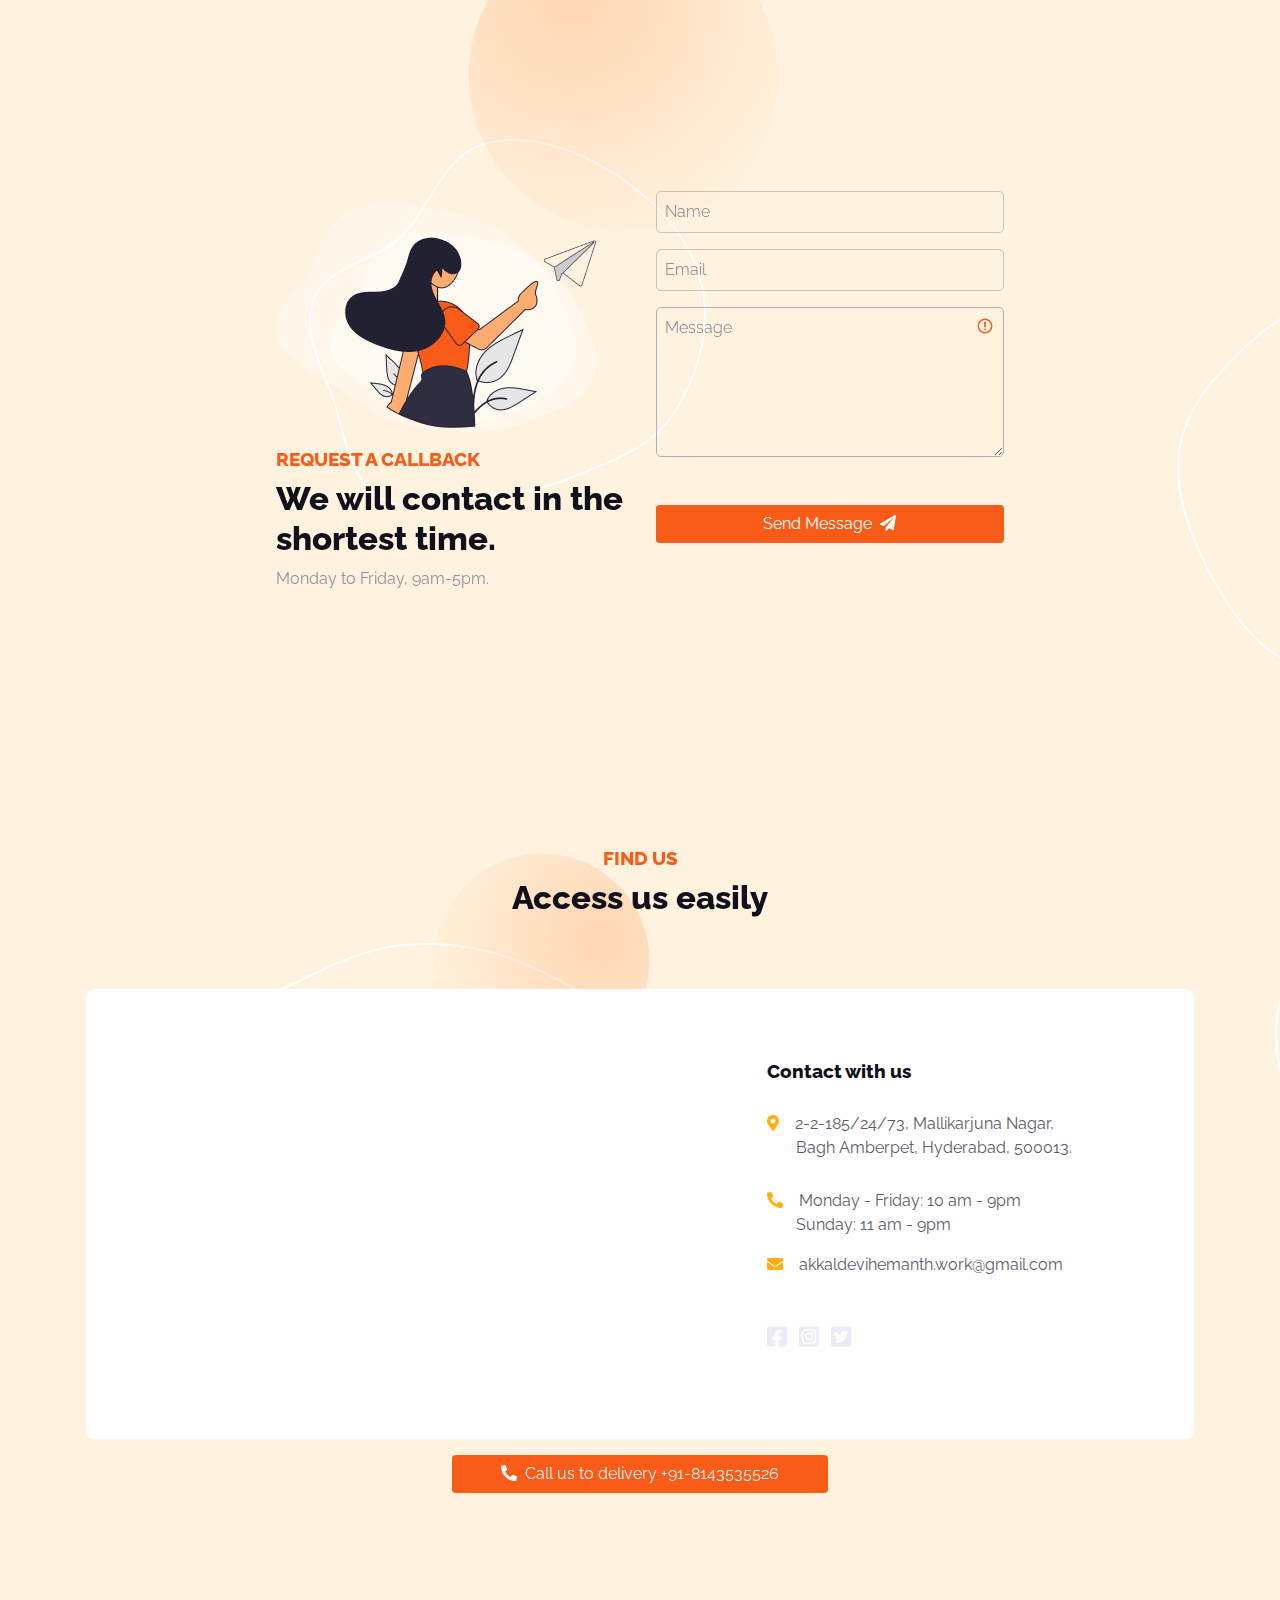
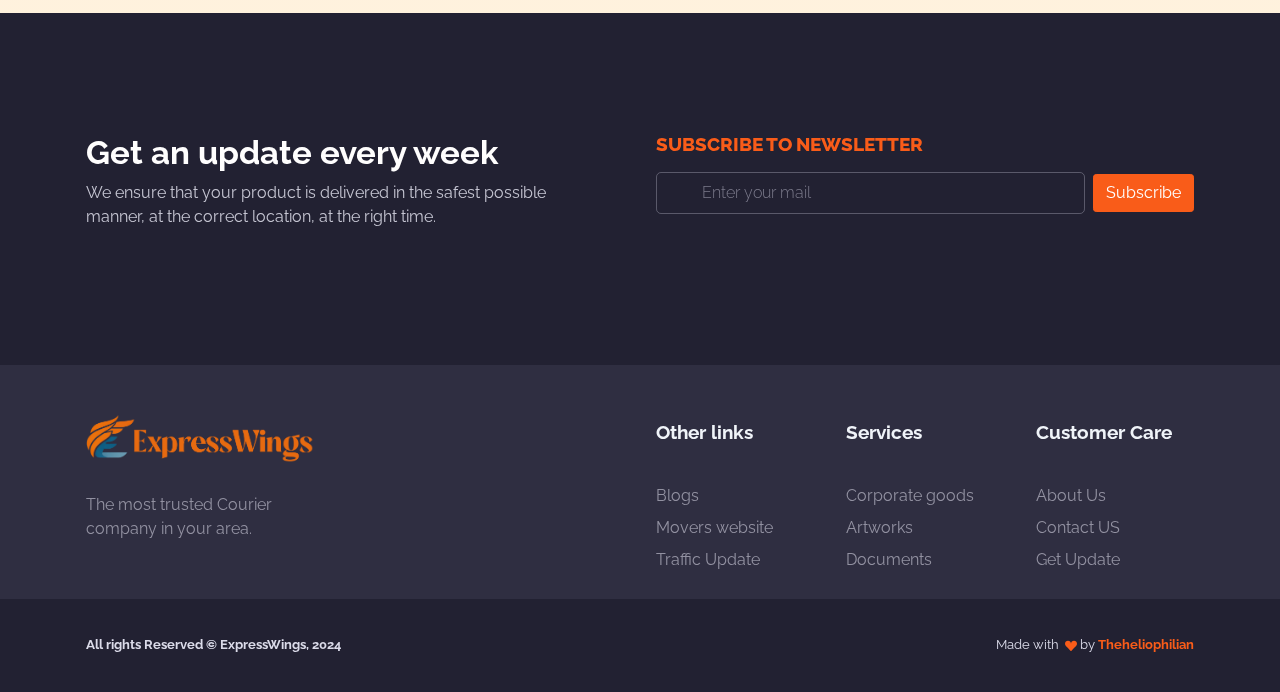
==== commit 55568d58: "illustrations file added and hero illustration changed" ====
--- a/public/index.html
+++ b/public/index.html
@@ -70,7 +70,7 @@
 
         <div class="container">
           <div class="row align-items-center">
-            <div class="col-md-5 col-xl-6 col-xxl-7 order-0 order-md-1 text-end"><img class="pt-7 pt-md-0 w-100" src="assets/img/illustrations/hero.png" alt="hero-header" /></div>
+            <div class="col-md-5 col-xl-6 col-xxl-7 order-0 order-md-1 text-end"><img class="pt-7 pt-md-0 w-100" src="assets/img/illustrations/drawkit-transport-scene-11.svg" alt="hero-header" /></div>
             <div class="col-md-75 col-xl-6 col-xxl-5 text-md-start text-center py-8">
               <h1 class="fw-normal fs-6 fs-xxl-7">A trusted provider of </h1>
               <h1 class="fw-bolder fs-6 fs-xxl-7 mb-2">courier services.</h1>
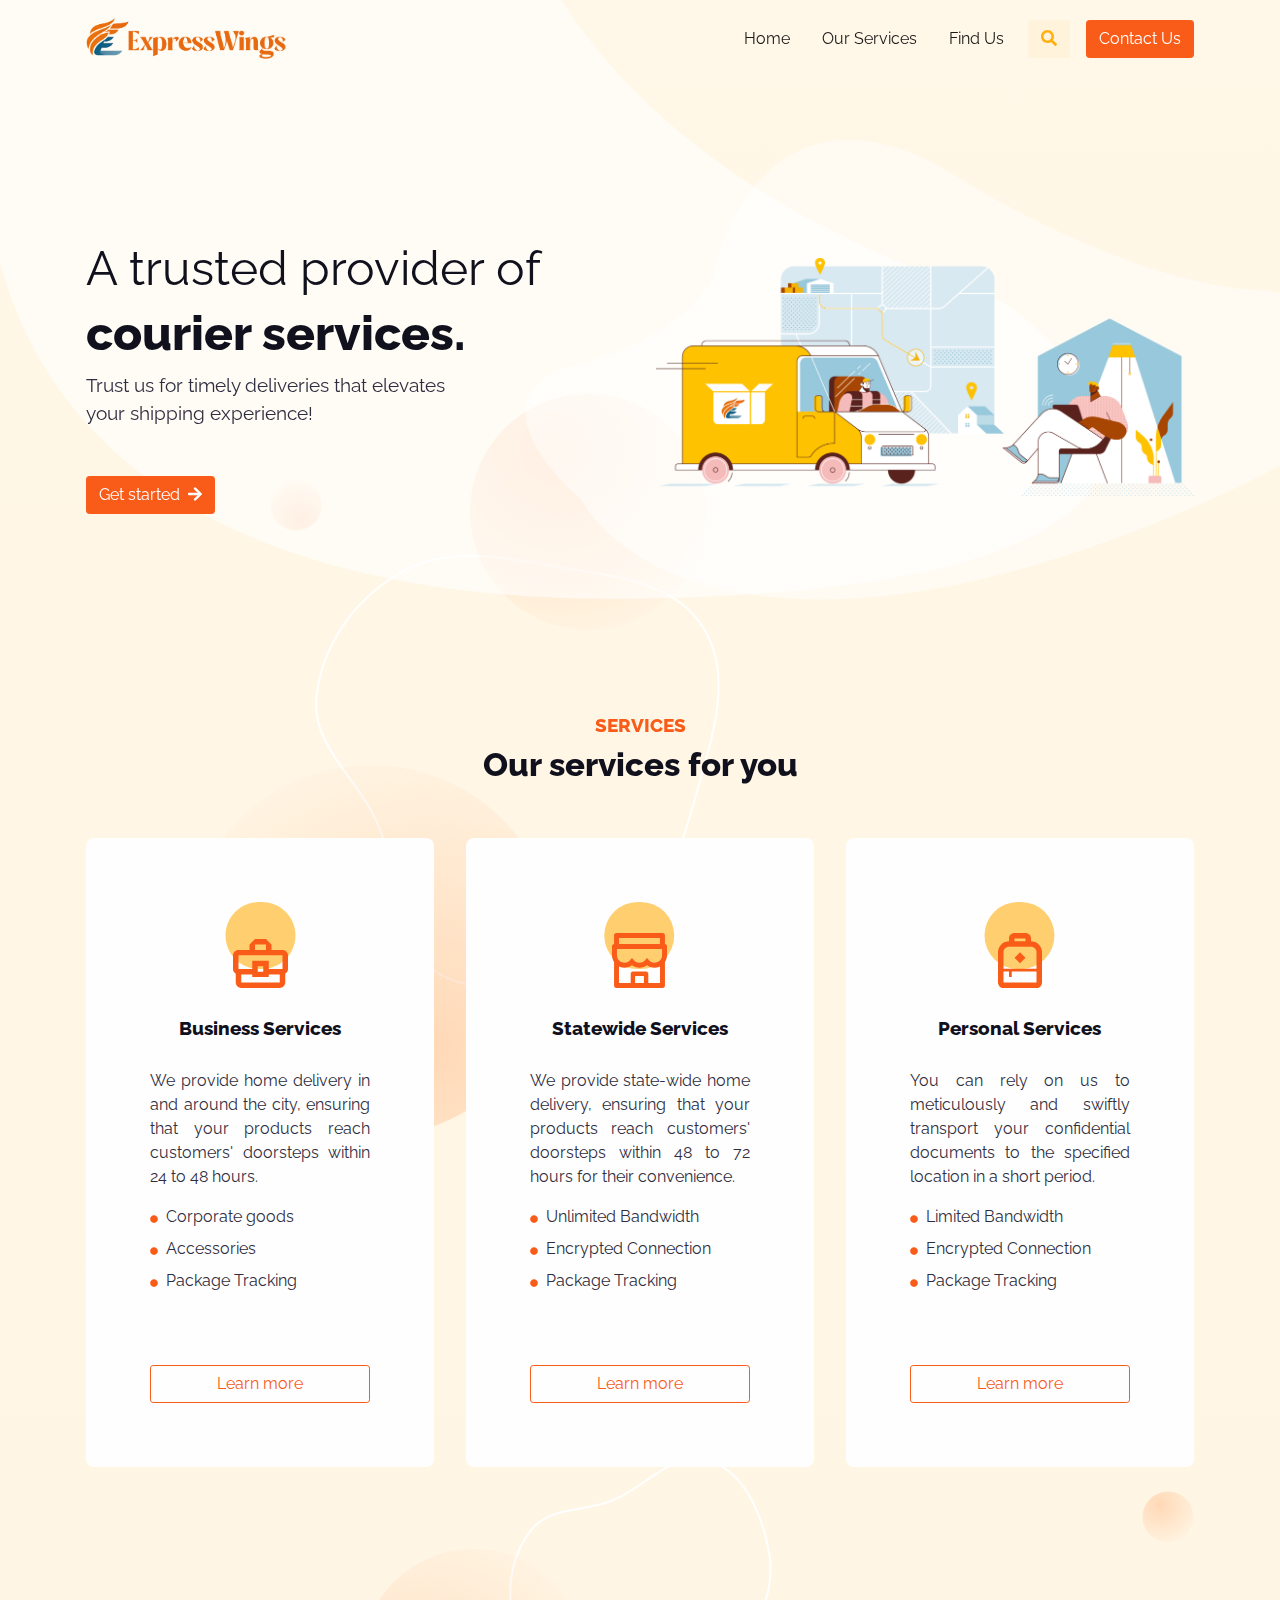
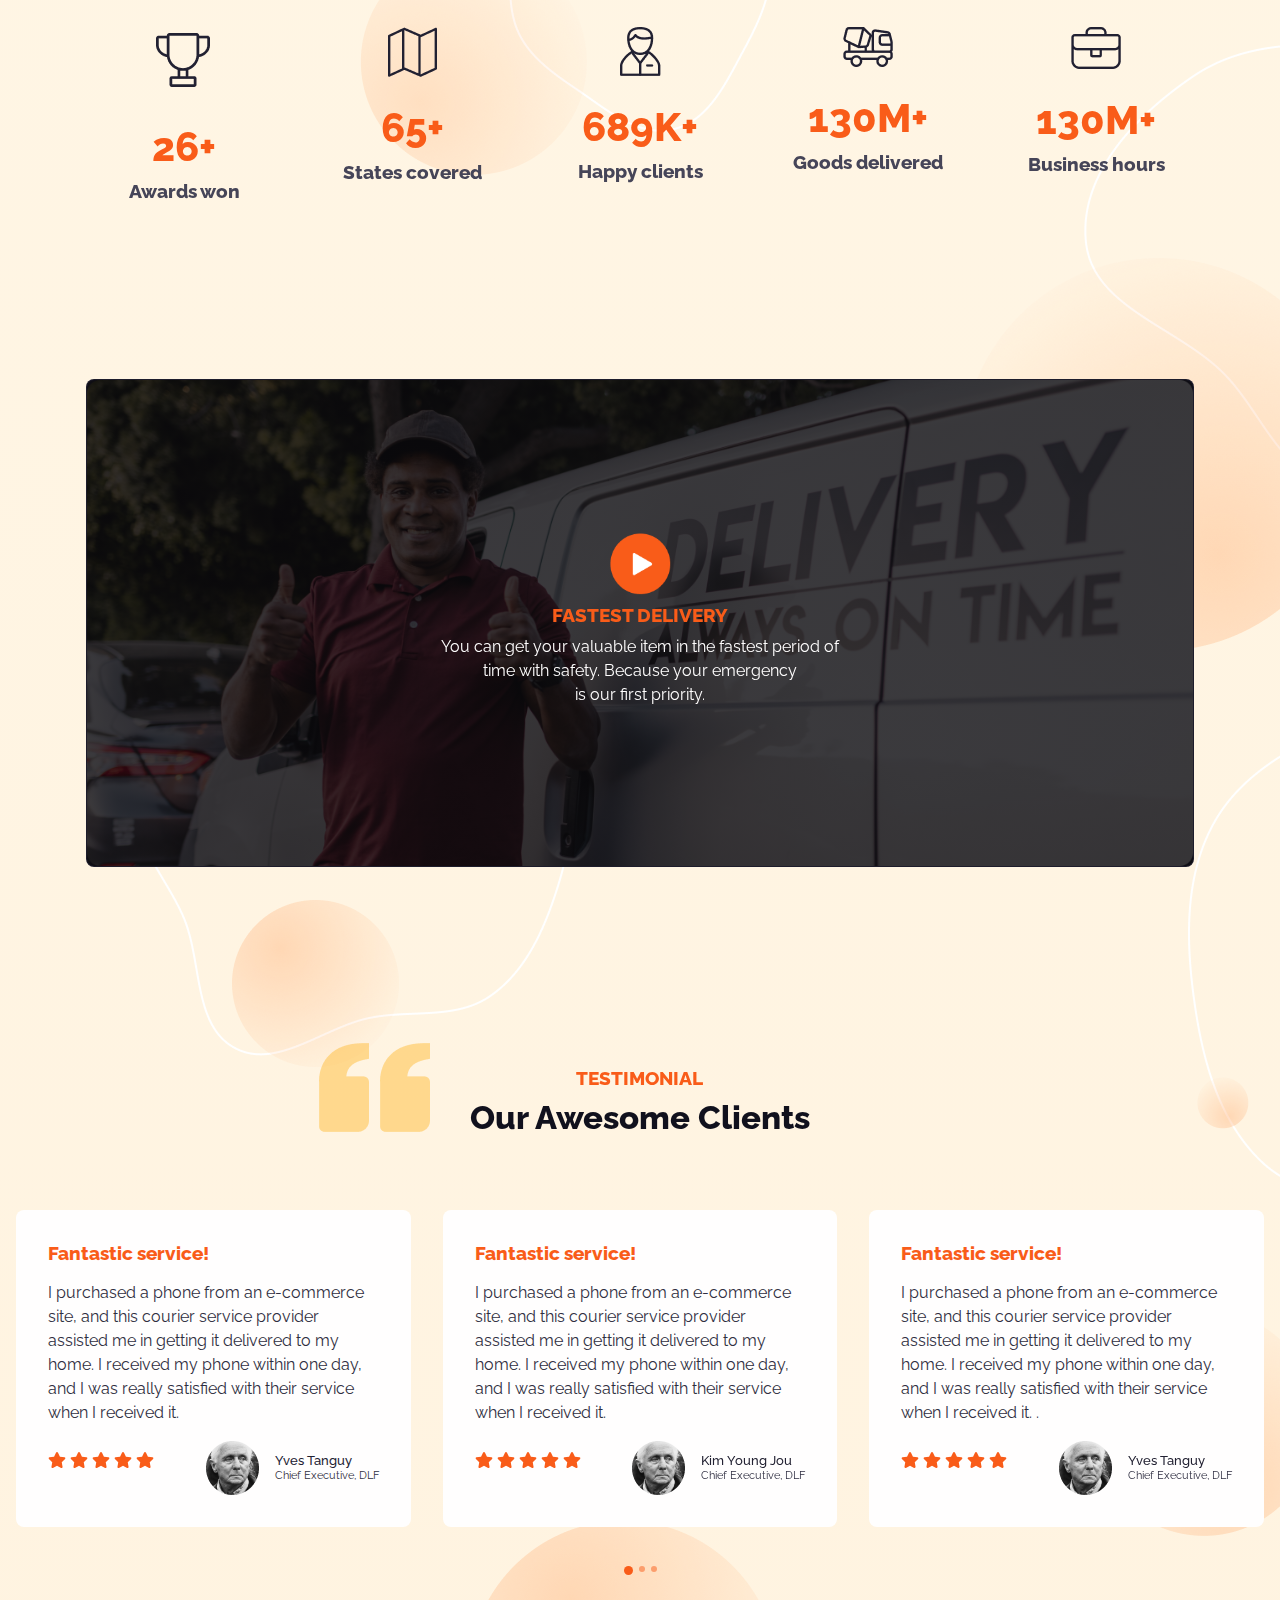
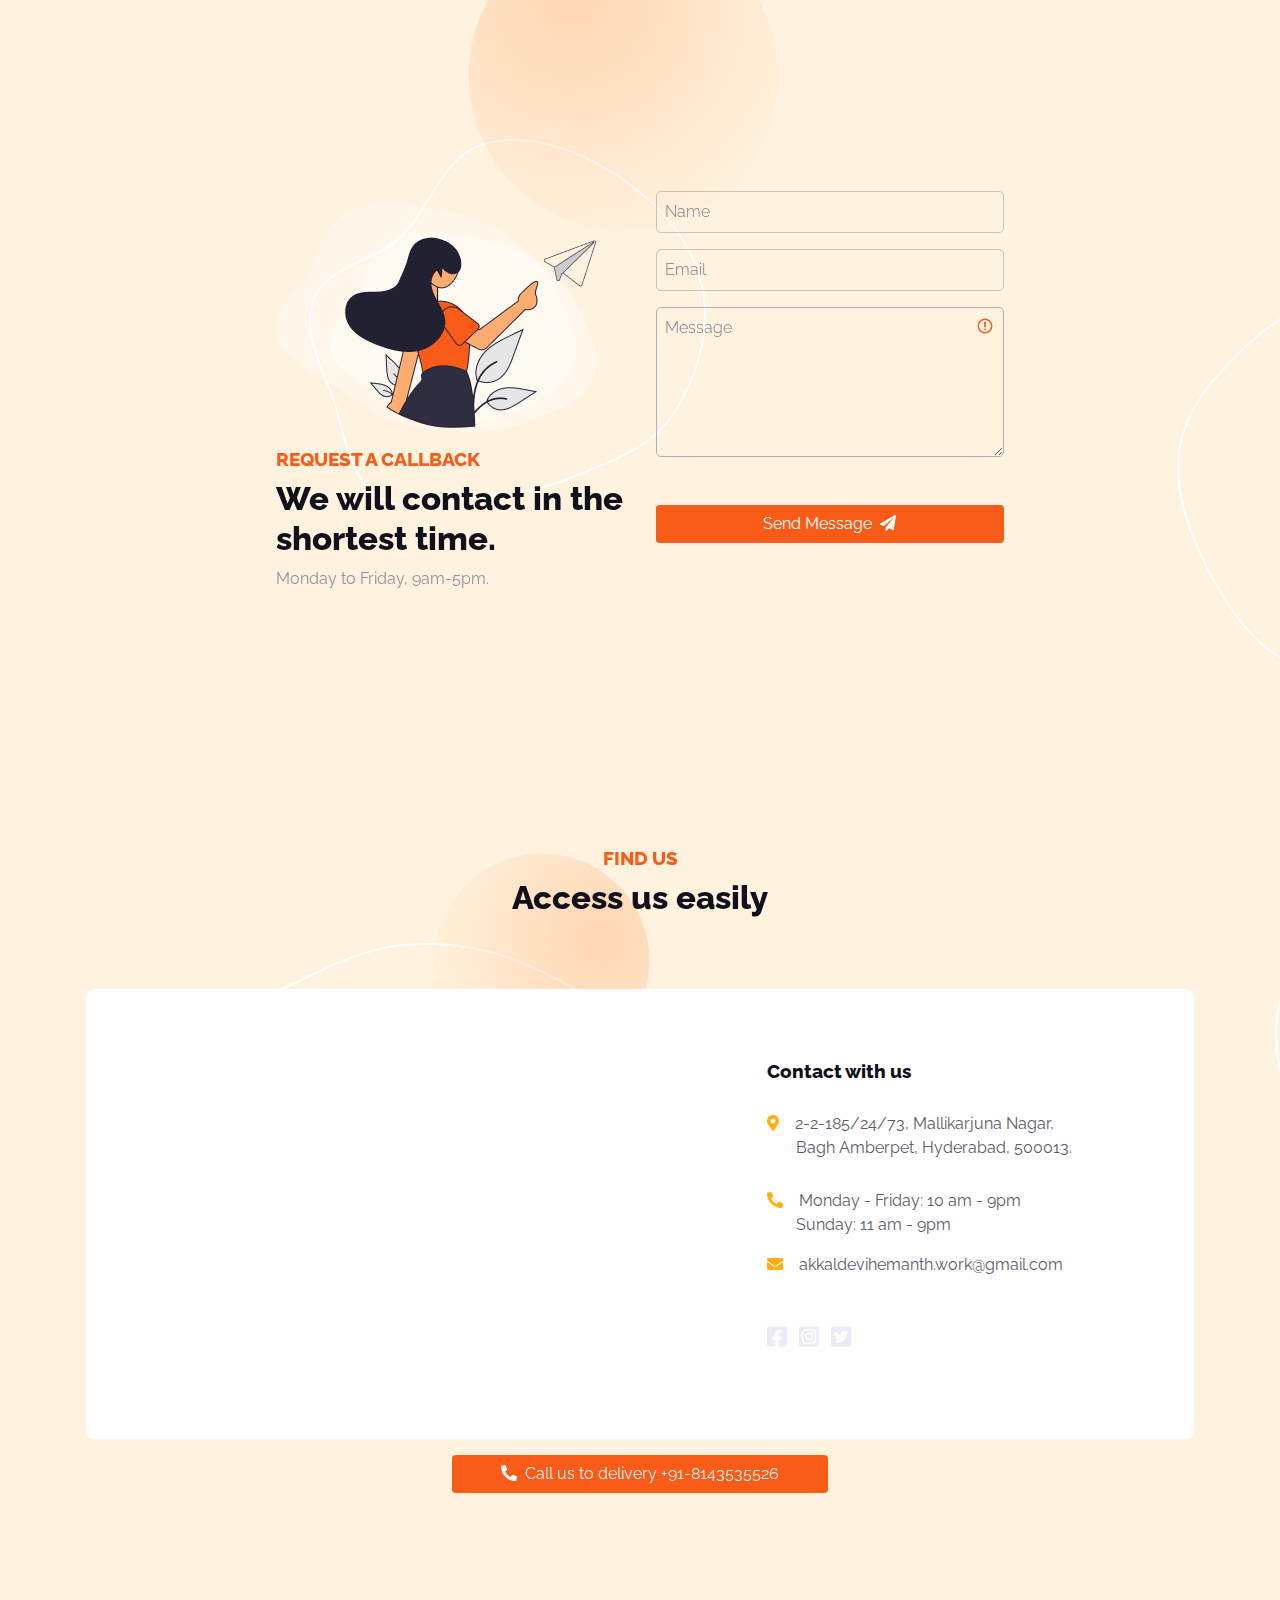
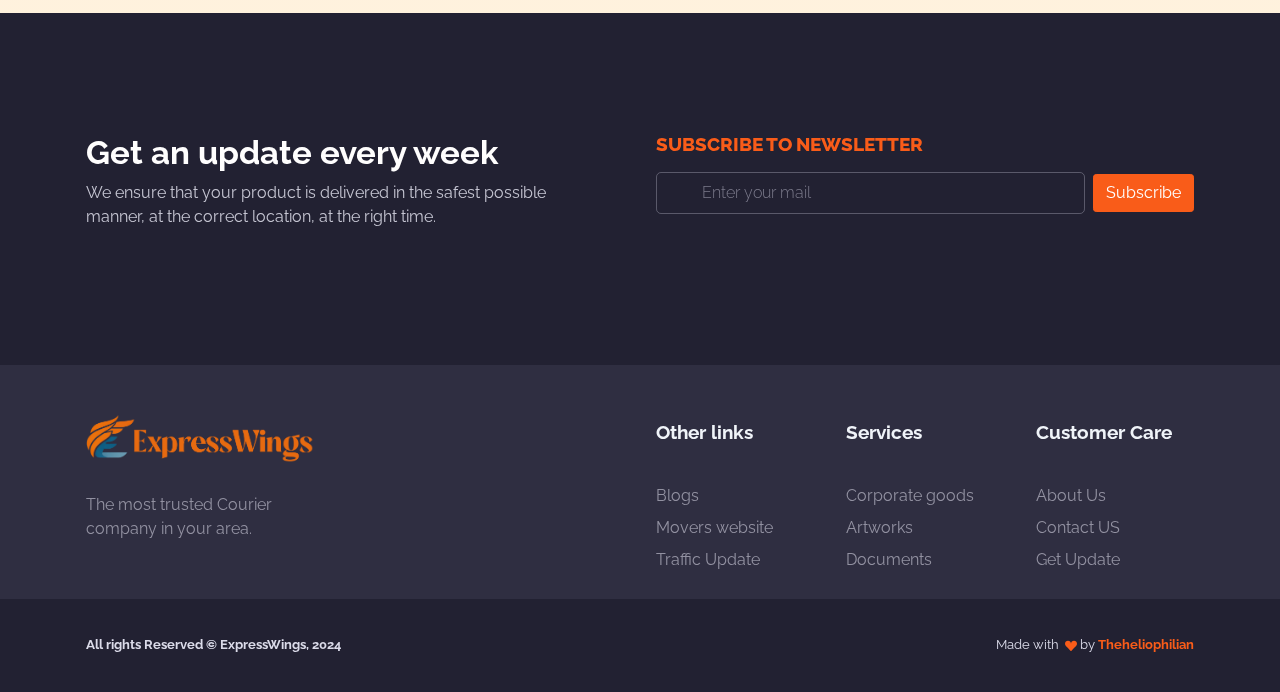
==== commit b4099fda: "Changed Favicons" ====
--- a/public/index.html
+++ b/public/index.html
@@ -17,11 +17,11 @@
     <!--    Favicons-->
     <!-- ===============================================-->
     <link rel="apple-touch-icon" sizes="180x180" href="assets/img/favicons/apple-touch-icon.png">
-    <link rel="icon" type="image/png" sizes="32x32" href="assets/img/favicons/favicon-32x32.png">
-    <link rel="icon" type="image/png" sizes="16x16" href="assets/img/favicons/favicon-16x16.png">
-    <link rel="shortcut icon" type="image/x-icon" href="assets/img/favicons/favicon.ico">
+    <link rel="icon" type="image/png" sizes="32x32" href="assets/img/favicons/icon.png">
+    <link rel="icon" type="image/png" sizes="16x16" href="assets/img/favicons/icon.png">
+    <link rel="shortcut icon" type="image/x-icon" href="assets/img/favicons/icon.png">
     <link rel="manifest" href="assets/img/favicons/manifest.json">
-    <meta name="msapplication-TileImage" content="assets/img/favicons/mstile-150x150.png">
+    <meta name="msapplication-TileImage" content="assets/img/favicons/icon.png">
     <meta name="theme-color" content="#ffffff">
 
 
@@ -70,7 +70,7 @@
 
         <div class="container">
           <div class="row align-items-center">
-            <div class="col-md-5 col-xl-6 col-xxl-7 order-0 order-md-1 text-end"><img class="pt-7 pt-md-0 w-100" src="assets/img/illustrations/drawkit-transport-scene-11.svg" alt="hero-header" /></div>
+            <div class="col-md-5 col-xl-6 col-xxl-7 order-0 order-md-1 text-end"><img class="pt-7 pt-md-0 w-100" src="assets/img/illustrations/drawkit-transport-scene-11.png" alt="hero-header" /></div>
             <div class="col-md-75 col-xl-6 col-xxl-5 text-md-start text-center py-8">
               <h1 class="fw-normal fs-6 fs-xxl-7">A trusted provider of </h1>
               <h1 class="fw-bolder fs-6 fs-xxl-7 mb-2">courier services.</h1>
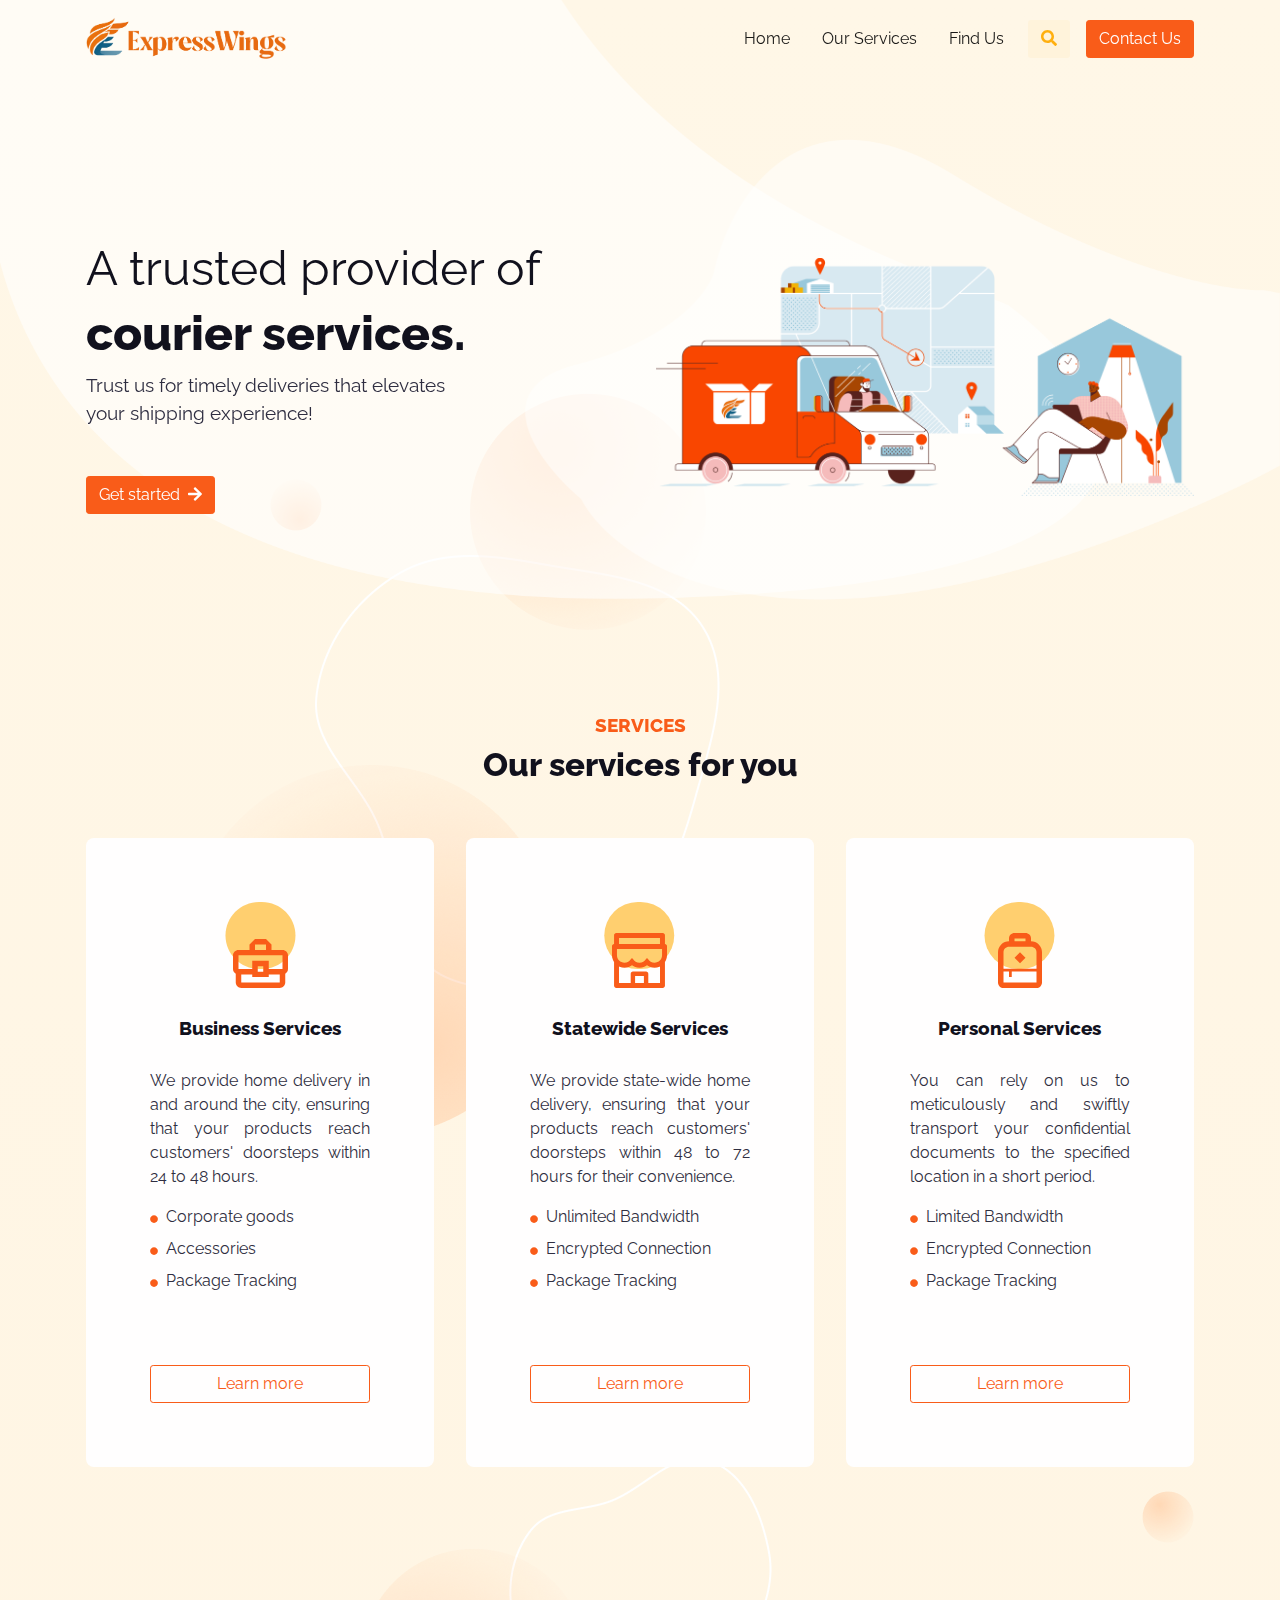
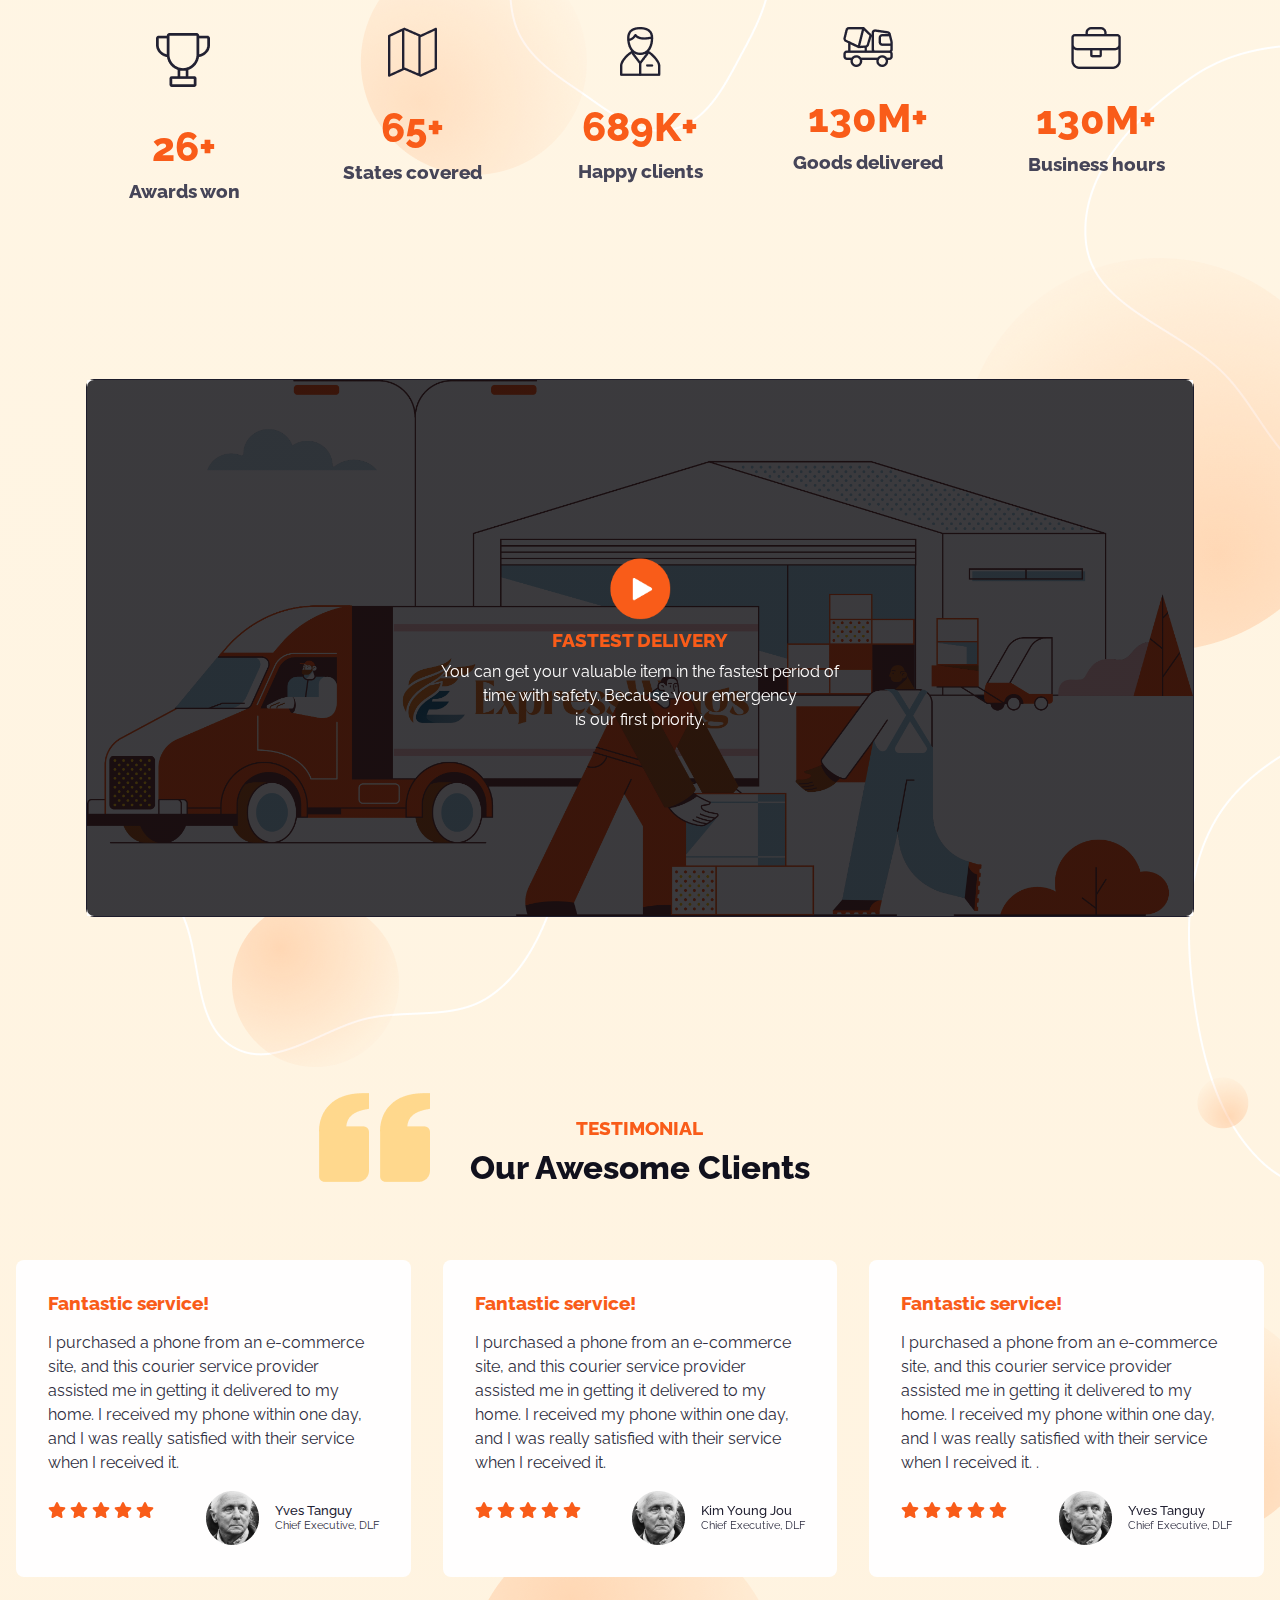
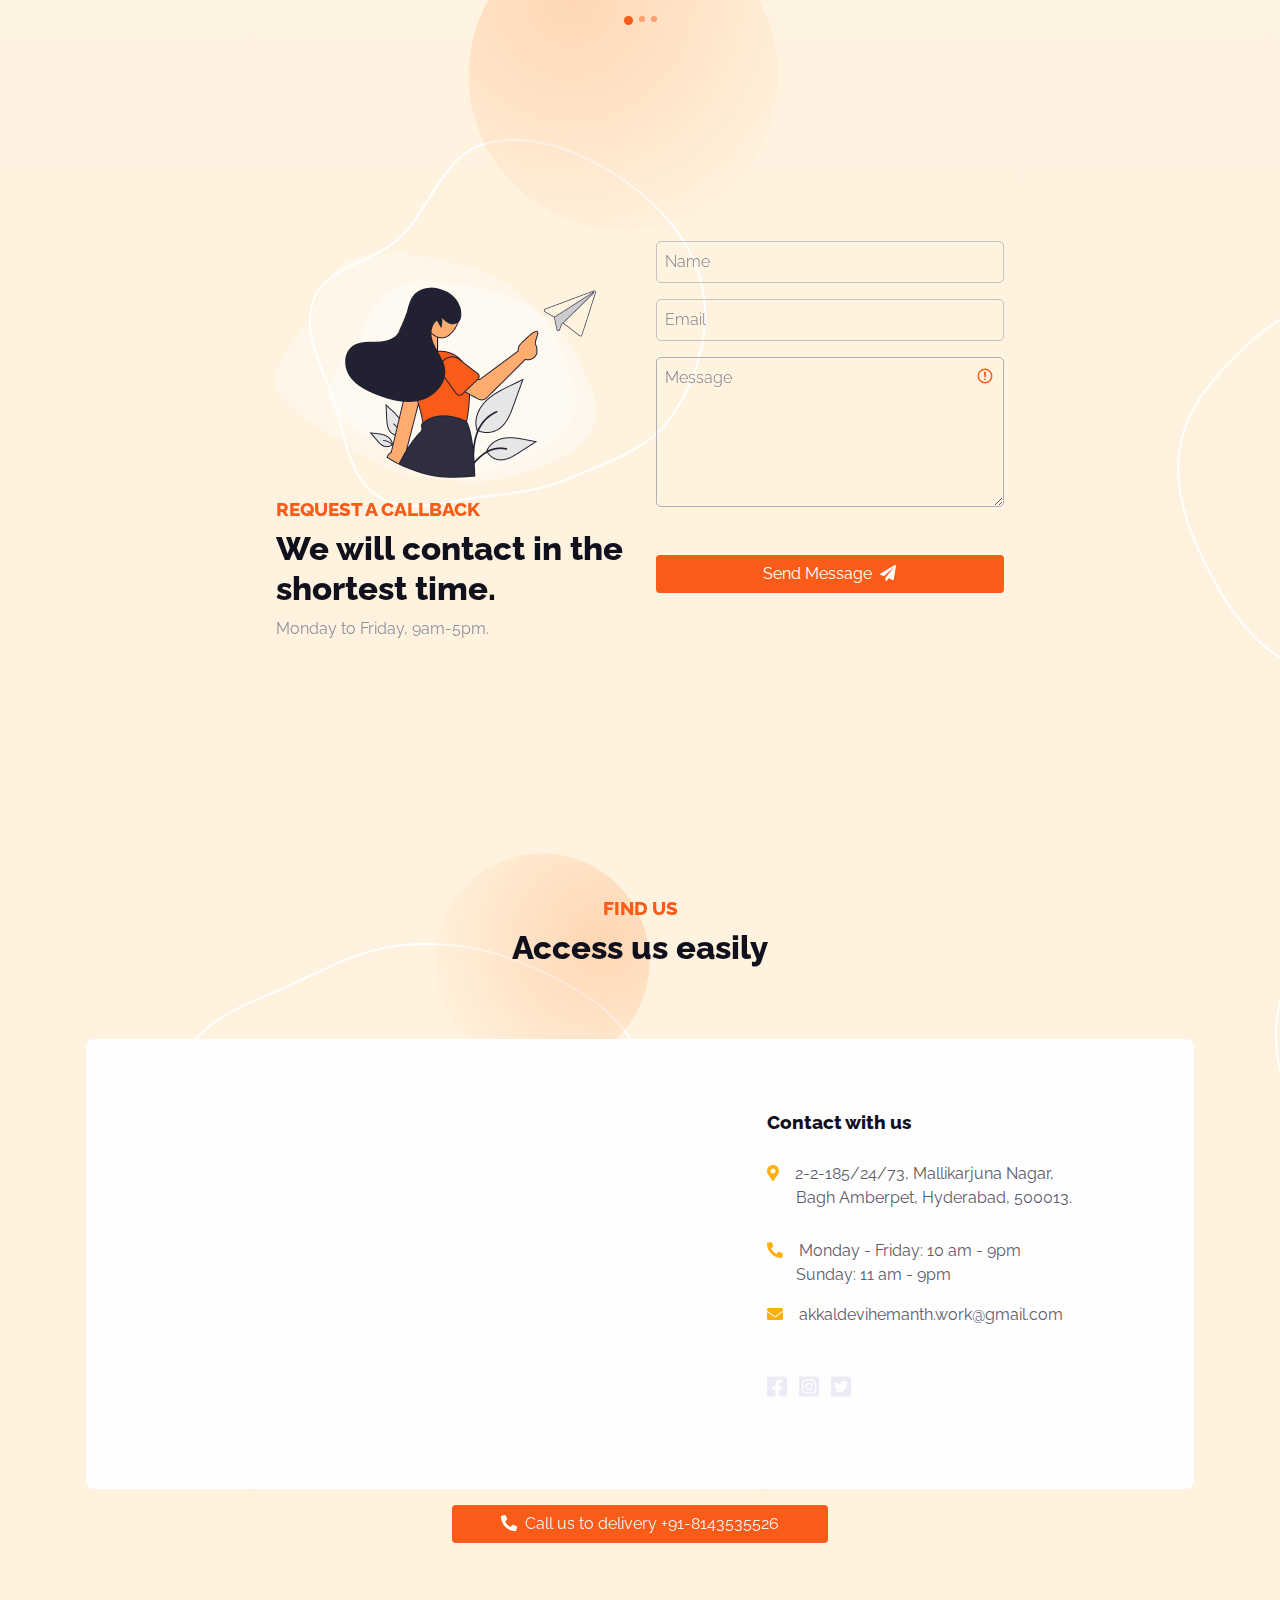
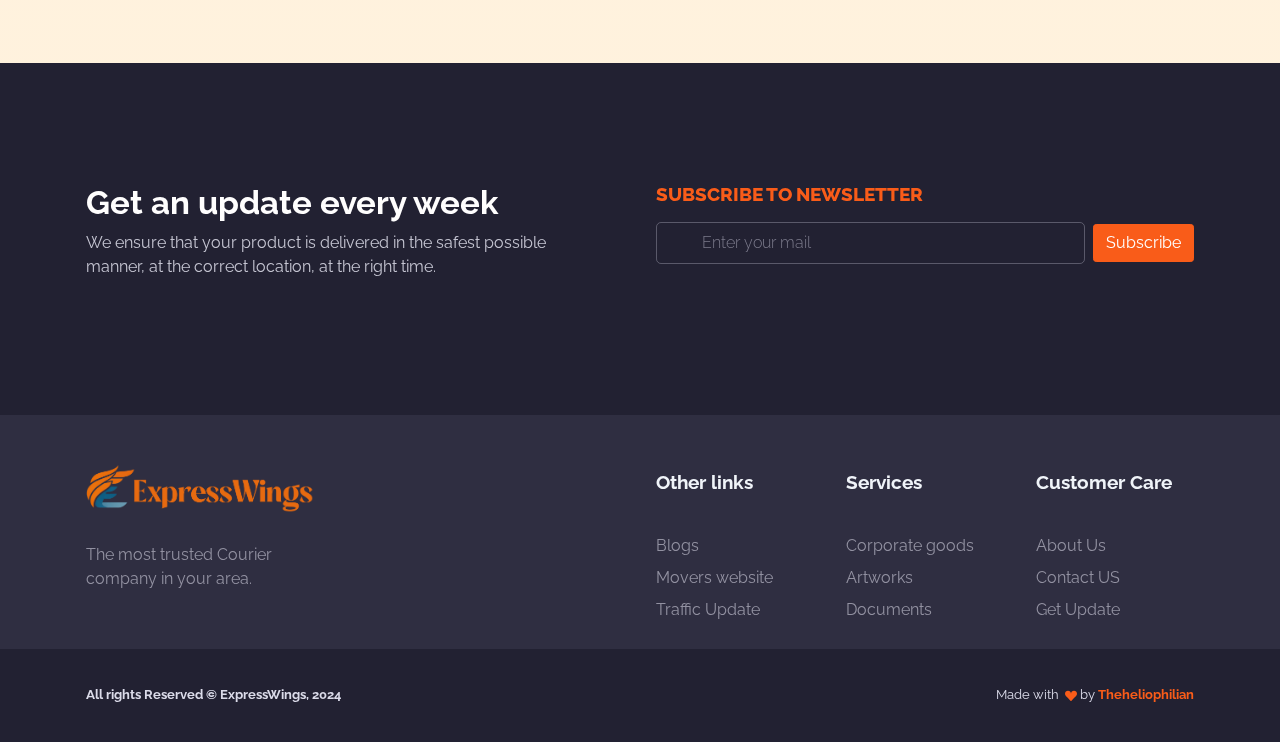
==== commit ef01c529: "Video background changed to illustration" ====
--- a/public/index.html
+++ b/public/index.html
@@ -227,7 +227,7 @@
         <div class="container">
           <div class="row">
             <div class="col-12">
-              <div class="card bg-dark text-white py-4 py-sm-0"><img class="w-100" src="assets/img/gallery/video.png" alt="video" />
+              <div class="card bg-dark text-white py-4 py-sm-0"><img class="w-100" src="assets/img/gallery/drawkit-transport-scene-6.png" alt="video" />
                 <div class="card-img-overlay bg-dark-gradient d-flex flex-column flex-center"><img src="assets/img/icons/play.png" width="80" alt="play" />
                   <h5 class="text-primary">FASTEST DELIVERY</h5>
                   <p class="text-center">You can get your valuable item in the fastest period of<br class="d-none d-sm-block" />time with safety. Because your emergency<br class="d-none d-sm-block" />is our first priority.</p><a class="stretched-link" href="#" data-bs-toggle="modal" data-bs-target="#exampleModal"></a>
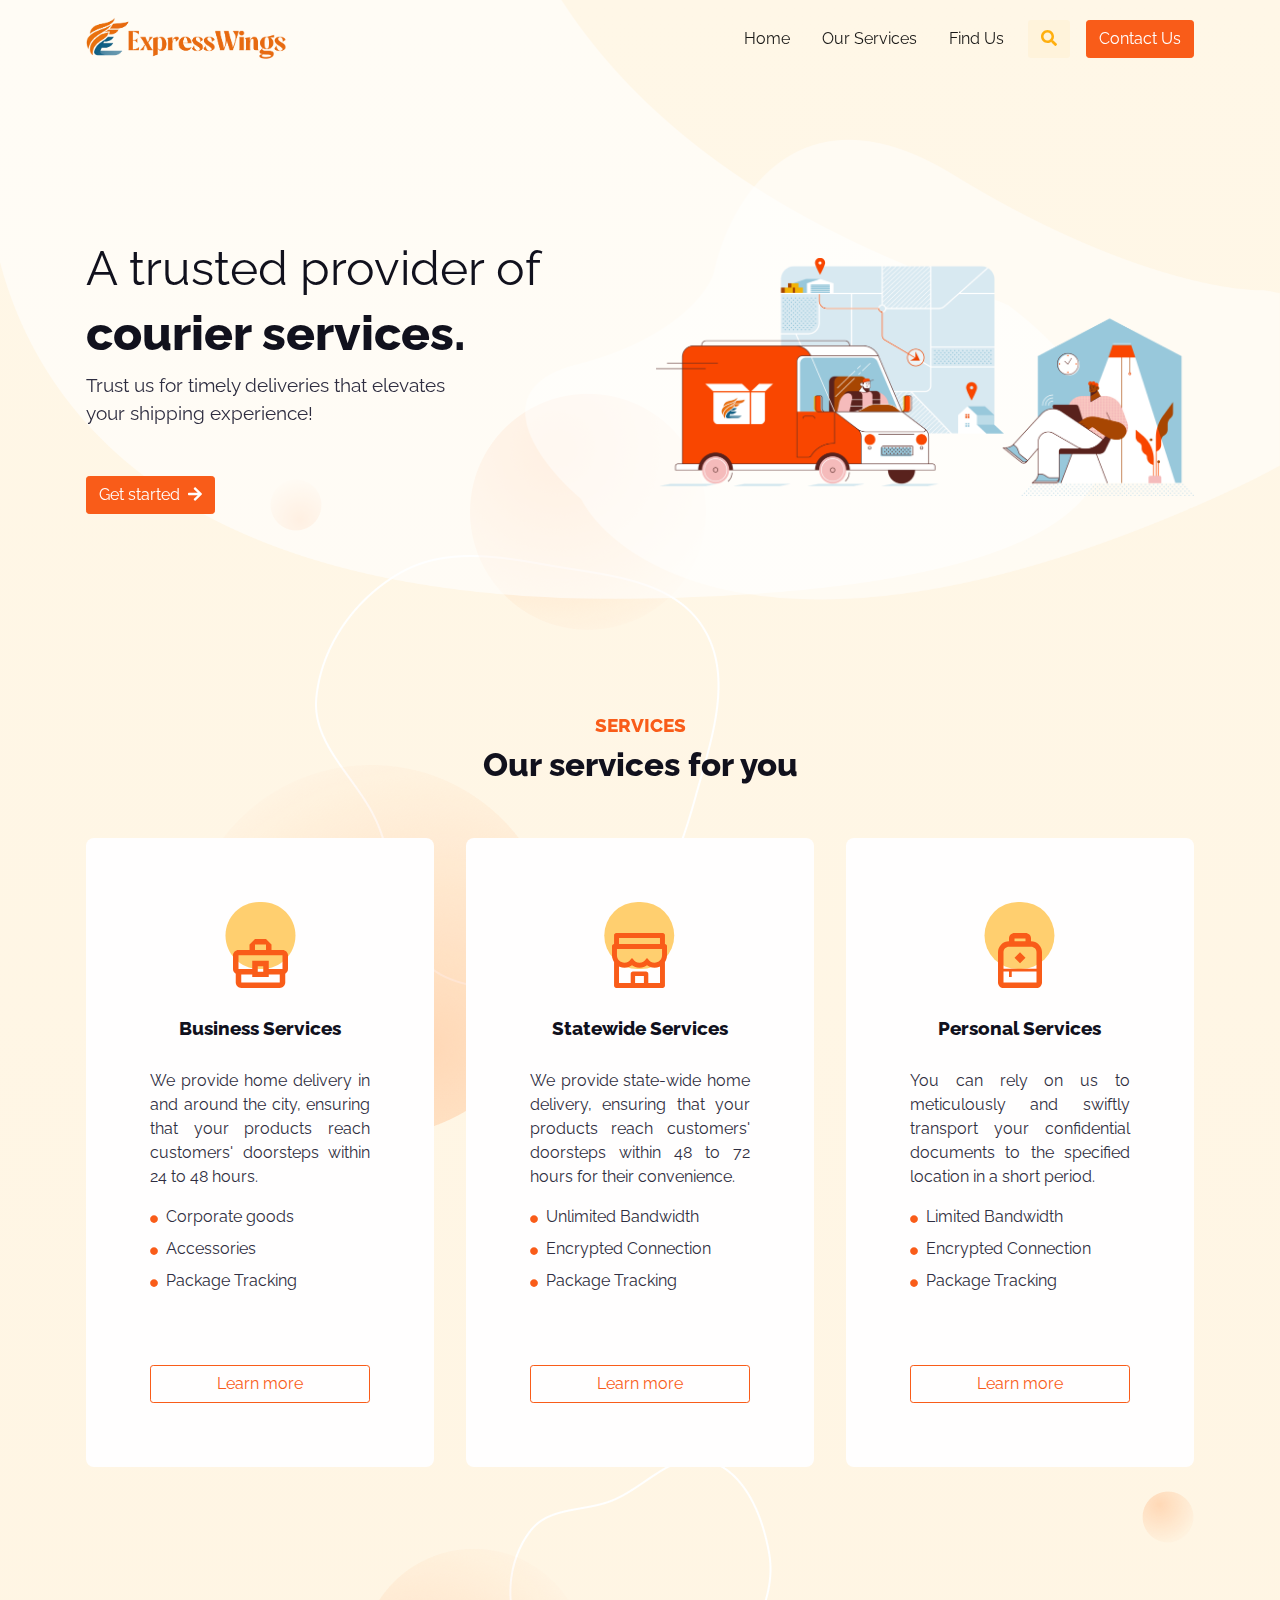
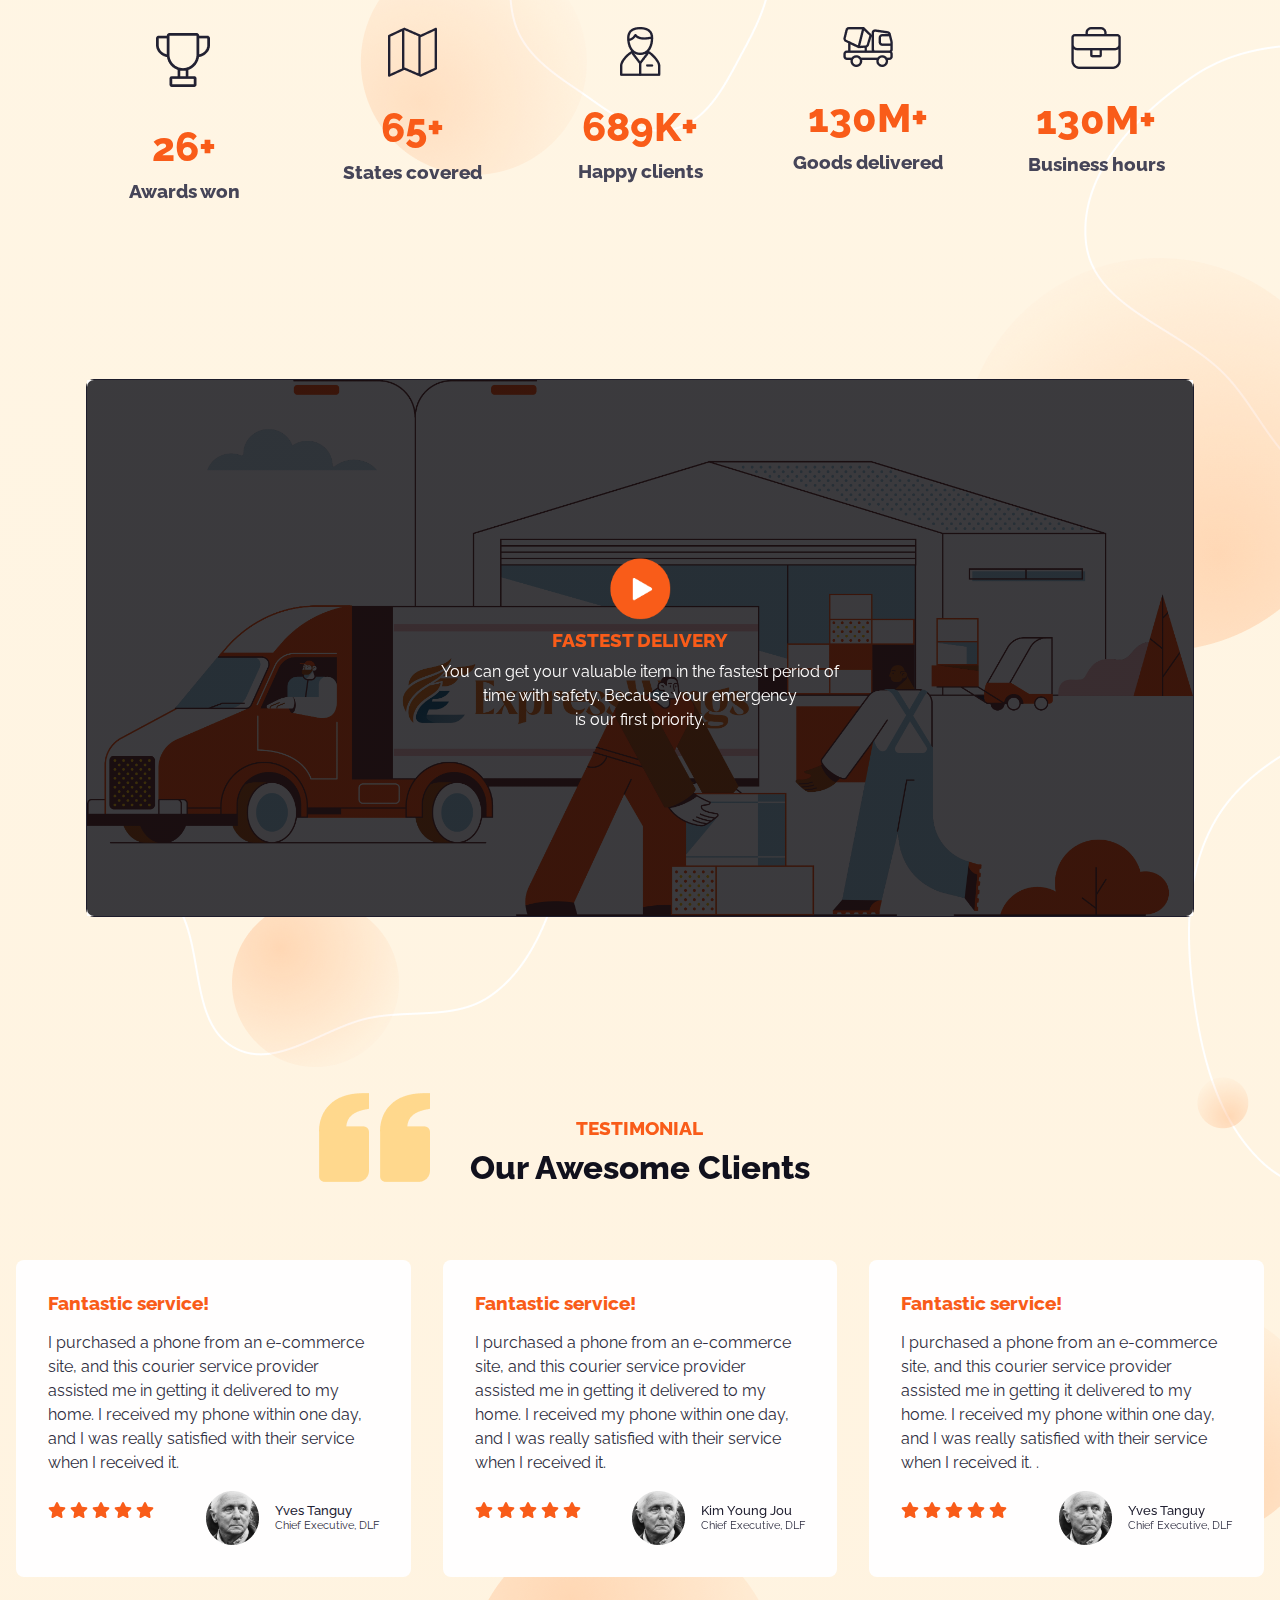
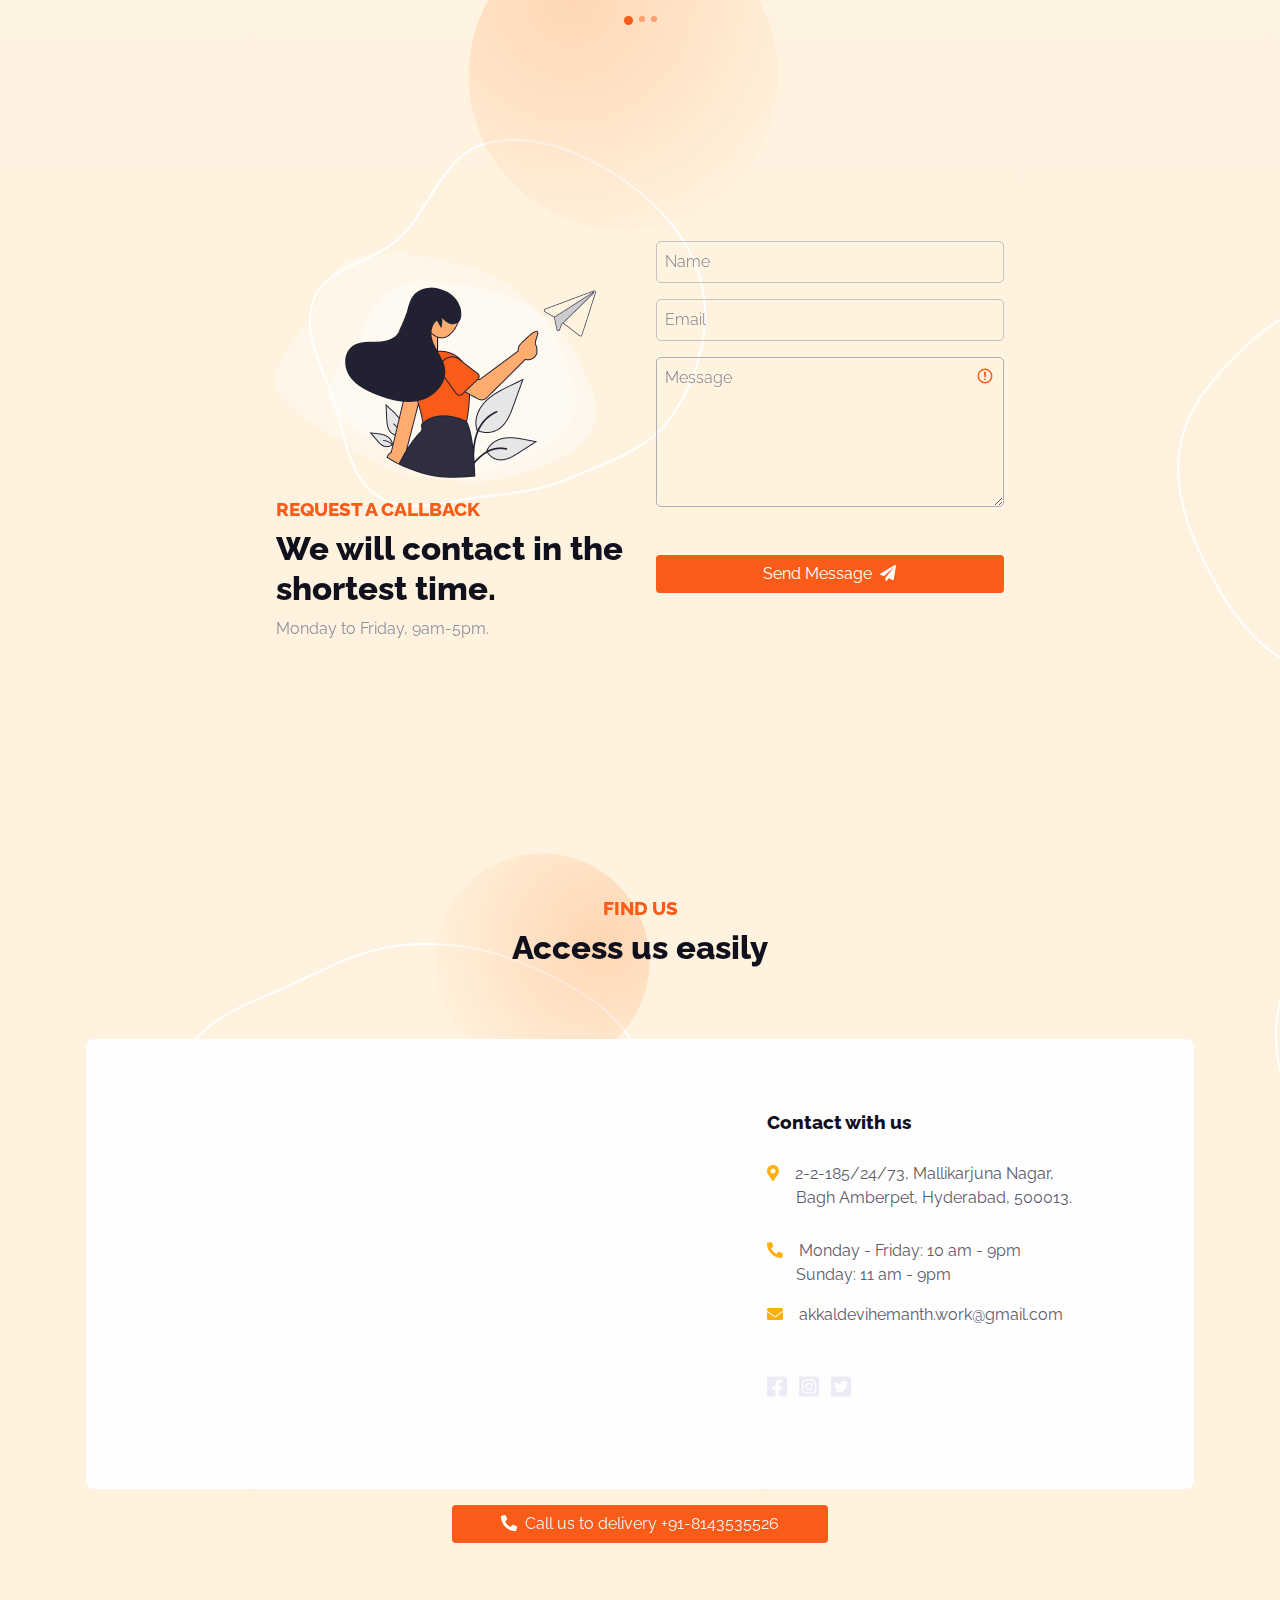
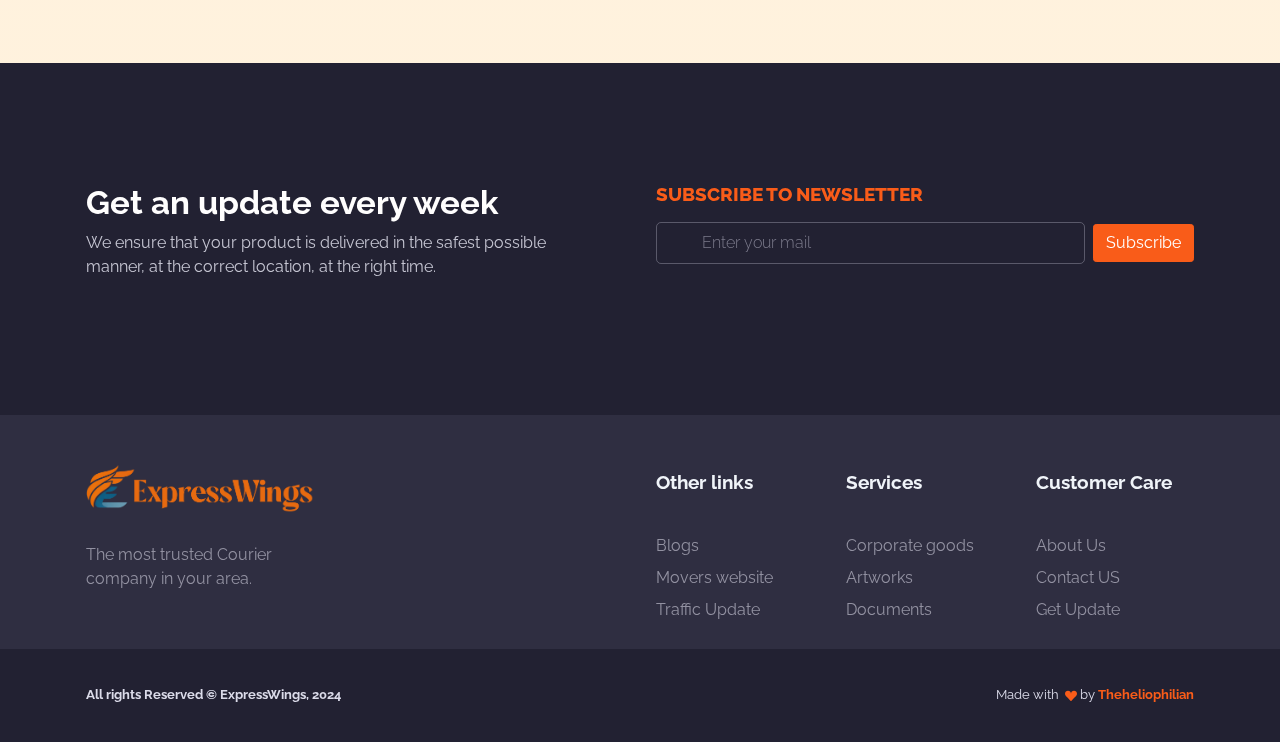
==== commit 2e960b04: "Youtube video changed" ====
--- a/public/index.html
+++ b/public/index.html
@@ -236,7 +236,7 @@
                       <div class="modal-content overflow-hidden">
                         <div class="modal-header p-0">
                           <div class="ratio ratio-16x9" id="exampleModalLabel">
-                            <iframe src="https://www.youtube.com/embed/TlcP2aTOp-Q" title="YouTube video" allowfullscreen="allowfullscreen"></iframe>
+                            <iframe src="https://www.youtube.com/embed/yJg-Y5byMMw?si=RlOhTLO6gb1cg64Z" title="YouTube video" allowfullscreen="allowfullscreen"></iframe>
                           </div>
                         </div>
                         <div class="modal-footer">
